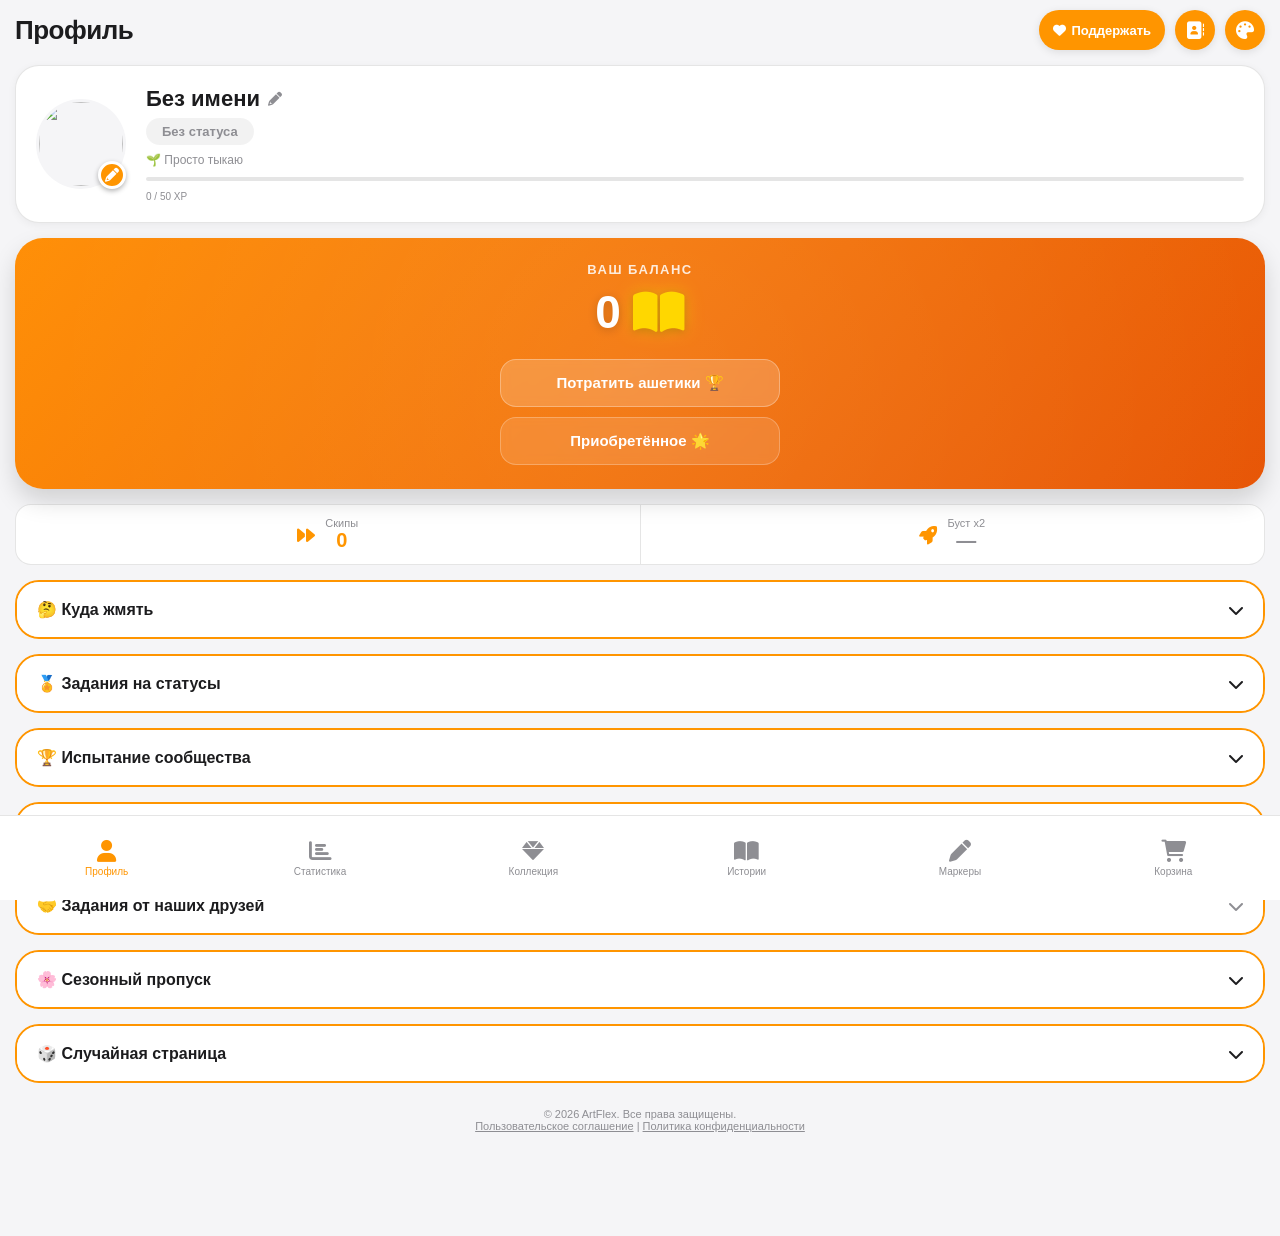
==== index.html @ 1864b6f0 "Update index.html" ====
<!DOCTYPE html>   
<html lang="ru"> 
<head>
   <script>
    document.addEventListener('contextmenu', function(e) { e.preventDefault(); return false; });
    document.addEventListener('keydown', function(e) {
        if (
            (e.ctrlKey && e.shiftKey && (e.key === 'I' || e.key === 'i' || e.key === 'J' || e.key === 'j')) ||
            e.key === 'F12' ||
            (e.ctrlKey && (e.key === 'u' || e.key === 'U'))
        ) {
            e.preventDefault();
            return false;
        }
    });
    // Защита от DevTools: если открыта — перезагружаем страницу
    setInterval(function() {
        var start = performance.now();
        debugger;
        var end = performance.now();
        if (end - start > 100) {
            // Консоль открыта — перезагружаем
            location.reload();
        }
    }, 500);
</script>
    <meta charset="UTF-8">
    <meta name="viewport" content="width=device-width, initial-scale=1.0, maximum-scale=1.0, user-scalable=no">
    <title>Coloring App</title>
    <link rel="stylesheet" href="https://cdnjs.cloudflare.com/ajax/libs/font-awesome/6.0.0/css/all.min.css">
    <script src="https://telegram.org/js/telegram-web-app.js"></script>
    
    <style>
        /* ==========================================
           1. ПЕРЕМЕННЫЕ И ГЛОБАЛЬНЫЕ НАСТРОЙКИ
           ========================================== */
        :root {
            --bg: #f5f5f7;
            --bg-secondary: #ffffff;
            --bg-header: #ffffff;
            --text: #1c1c1e;
            --text-gray: #8e8e93;
            --accent: #ff9500;
            --accent-gradient: linear-gradient(135deg, #FF8C00 0%, #E65100 100%);
            --lvl-1: #8e8e93;
            --lvl-2: #007aff;
            --lvl-3: #af52de;
            --lvl-4: #ff3b30;
            --lvl-5: #ffcc00;
            --status-green: #34c759;
            --status-red: #ff3b30;
            --status-yellow: #ffcc00;
            --status-orange: #ff9500;
            --status-dark-orange: #e65100;
            --border-color: rgba(0,0,0,0.1);
            --card-bg: #ffffff;
            --input-bg: #ffffff;
        }
        
        [data-theme="dark"] {
            --bg: #121212;
            --bg-secondary: #1e1e1e;
            --bg-header: #1c1c1e;
            --text: #ffffff;
            --text-gray: #8e8e93;
            --border-color: rgba(255,255,255,0.1);
            --card-bg: #1c1c1e;
            --input-bg: #2c2c2e;
        }

        [data-theme="blue"] {
            --bg: #f0f9ff;
            --bg-secondary: #ffffff;
            --bg-header: #ffffff;
            --text: #1c1c1e;
            --text-gray: #6b7280;
            --accent: #3b82f6;
            --accent-gradient: linear-gradient(135deg, #3b82f6 0%, #1d4ed8 100%);
        }

        [data-theme="green"] {
            --bg: #f0fdf4;
            --bg-secondary: #ffffff;
            --bg-header: #ffffff;
            --text: #1c1c1e;
            --text-gray: #6b7280;
            --accent: #22c55e;
            --accent-gradient: linear-gradient(135deg, #22c55e 0%, #16a34a 100%);
        }

        [data-theme="purple"] {
            --bg: #faf5ff;
            --bg-secondary: #ffffff;
            --bg-header: #ffffff;
            --text: #1c1c1e;
            --text-gray: #6b7280;
            --accent: #a855f7;
            --accent-gradient: linear-gradient(135deg, #a855f7 0%, #7e22ce 100%);
        }

        [data-theme="pink"] {
            --bg: #fdf2f8;
            --bg-secondary: #ffffff;
            --bg-header: #ffffff;
            --text: #1c1c1e;
            --text-gray: #6b7280;
            --accent: #ec4899;
            --accent-gradient: linear-gradient(135deg, #ec4899 0%, #be185d 100%);
        }

        * {
            box-sizing: border-box;
            margin: 0;
            padding: 0;
            -webkit-tap-highlight-color: transparent;
            outline: none;
        }

      body {
            font-family: -apple-system, BlinkMacSystemFont, 'Segoe UI', Roboto, Helvetica, Arial, sans-serif;
            background: var(--bg);
            color: var(--text);
            padding-bottom: 115px;
            overflow-x: hidden;
            transition: background-color 0.3s, color 0.3s;
        }

        .header {
            font-size: 26px;
            font-weight: 800;
            padding: 20px 15px 10px;
            text-align: left;
            letter-spacing: -0.5px;
        }

        .page {
            display: none;
            width: 100%;
            animation: fadeIn 0.3s ease-out;
        }

        .page.active {
            display: block !important;
        }

        @keyframes fadeIn {
            from { opacity: 0; transform: translateY(8px); }
            to { opacity: 1; transform: translateY(0); }
        }

        button {
            border: none;
            background: none;
            cursor: pointer;
            transition: all 0.15s;
            user-select: none;
        }

        button:active {
            transform: scale(0.96);
            opacity: 0.8;
        }

        button:disabled {
            opacity: 0.3;
            pointer-events: none;
        }

        .achievement-item img, .showcase-slot img {
            background: linear-gradient(135deg, var(--accent), #ff9500);
        }
        
        .achievement-item img[src*="data:image"], .showcase-slot img[src*="data:image"] {
            background: linear-gradient(135deg, var(--accent), #ff9500);
        }
        
        /* ==========================================
           2. ПРОФИЛЬ И АВАТАР
           ========================================== */
        .profile-header-block {
            background: var(--bg-header);
            margin: 15px;
            padding: 20px;
            border-radius: 24px;
            display: flex;
            align-items: center;
            gap: 20px;
            border: 1px solid var(--border-color);
            box-shadow: 0 2px 8px rgba(0,0,0,0.05);
        }

        .avatar-wrapper {
            width: 90px;
            height: 90px;
            border-radius: 50%;
            padding: 3px;
            background: var(--bg);
            position: relative;
            flex-shrink: 0;
            cursor: pointer;
        }

        .avatar-wrapper img {
            width: 100%;
            height: 100%;
            border-radius: 50%;
            object-fit: cover;
        }

        .avatar-edit-icon {
            position: absolute;
            bottom: 0;
            right: 0;
            background: var(--accent);
            color: white;
            width: 28px;
            height: 28px;
            border-radius: 50%;
            display: flex;
            align-items: center;
            justify-content: center;
            font-size: 14px;
            border: 3px solid var(--bg-header);
            box-shadow: 0 2px 5px rgba(0,0,0,0.3);
            pointer-events: none;
        }

        .profile-info {
            flex: 1;
        }

        .name-row {
            display: flex;
            align-items: center;
            gap: 8px;
            cursor: pointer;
            margin-bottom: 6px;
        }

        .name-row h2 {
            font-size: 22px;
            font-weight: 700;
            margin: 0;
            color: var(--text);
        }

        .status-badge {
            font-size: 13px;
            font-weight: 600;
            display: inline-block;
            padding: 6px 16px;
            border-radius: 20px;
            background: rgba(0,0,0,0.05);
            color: var(--text-gray);
            cursor: pointer;
            border: none;
            transition: all 0.2s;
        }

        .status-badge:active {
            background: rgba(0,0,0,0.1);
        }

        /* ==========================================
           3. РЕДАКТОР АВАТАРА
           ========================================== */
        .avatar-editor {
            background: var(--bg-header);
            border-radius: 24px;
            padding: 20px;
            margin: 0 15px 15px;
            display: none;
            border: 1px solid var(--border-color);
        }

        .avatar-editor p {
            color: var(--text-gray);
            font-size: 14px;
            margin-bottom: 15px;
        }

        .preset-avatars-grid {
            display: grid;
            grid-template-columns: repeat(4, 1fr);
            gap: 12px;
            margin-bottom: 20px;
        }

        .preset-avatar-item {
            aspect-ratio: 1/1;
            border-radius: 50%;
            border: 3px solid var(--accent) !important;
            cursor: pointer;
            transition: all 0.2s;
            overflow: hidden;
            background: var(--bg);
        }

        .preset-avatar-item:hover {
            transform: scale(1.05);
        }

        .preset-avatar-item img {
            width: 100%;
            height: 100%;
            object-fit: cover;
            display: block;
            border-radius: 50%;
        }

        .upload-photo-btn {
            background: var(--accent);
            color: white;
            border: none;
            padding: 14px;
            border-radius: 16px;
            font-weight: 600;
            font-size: 15px;
            display: flex;
            align-items: center;
            justify-content: center;
            gap: 8px;
            width: 100%;
            cursor: pointer;
        }

        /* ==========================================
           4. БАЛАНС
           ========================================== */
        .balance-card {
            background: var(--accent-gradient);
            margin: 15px;
            padding: 24px;
            border-radius: 28px;
            text-align: center;
            box-shadow: 0 12px 24px rgba(0,0,0,0.15);
            position: relative;
            overflow: hidden;
            color: white;
        }

        .balance-card::before {
            content: '';
            position: absolute;
            top: -50%;
            left: -50%;
            width: 200%;
            height: 200%;
            background: radial-gradient(circle, rgba(255,255,255,0.1) 0%, transparent 70%);
            pointer-events: none;
        }

        .balance-label {
            font-size: 13px;
            letter-spacing: 1.5px;
            opacity: 0.85;
            text-transform: uppercase;
            font-weight: 600;
        }

        .balance-main {
            font-size: 46px;
            font-weight: 900;
            margin: 8px 0 20px;
            display: flex;
            align-items: center;
            justify-content: center;
            gap: 12px;
            text-shadow: 0 2px 10px rgba(0,0,0,0.2);
        }

        .gold-book {
            color: #FFD700;
            filter: drop-shadow(0 0 8px rgba(255,215,0,0.6));
        }

        .balance-controls {
            display: flex;
            flex-direction: column;
            gap: 10px;
            max-width: 280px;
            margin: 0 auto;
        }

        .balance-btn {
            width: 100%;
            background: rgba(255, 255, 255, 0.18);
            border: 1px solid rgba(255, 255, 255, 0.3);
            color: white;
            padding: 14px 10px;
            font-size: 15px;
            font-weight: 700;
            border-radius: 16px;
            backdrop-filter: blur(5px);
            cursor: pointer;
        }

        /* ==========================================
           5. ТОВАРЫ ЗА АШЕТИКИ
           ========================================== */
        .rewards-section {
            background: var(--bg-header);
            border-radius: 24px;
            padding: 20px;
            margin: 15px;
            display: none;
            border: 1px solid var(--border-color);
        }

        .rewards-section h3 {
            margin: 0 0 15px 0;
            font-size: 18px;
            color: var(--text);
        }

        .rewards-grid {
            display: grid;
            grid-template-columns: 1fr 1fr;
            gap: 12px;
        }

        .reward-card {
            background: var(--card-bg);
            padding: 15px;
            border-radius: 20px;
            text-align: center;
            border: 1px solid var(--border-color);
            cursor: pointer;
            display: flex;
            flex-direction: column;
        }

        .reward-img {
            width: 100%;
            height: 100px;
            object-fit: contain;
            margin-bottom: 10px;
            border-radius: 12px;
            background: rgba(0,0,0,0.02);
        }

        .reward-card h4 {
            font-size: 14px;
            font-weight: 600;
            margin: 0 0 8px 0;
            color: var(--text);
            flex: 1;
        }

        .reward-price {
            font-weight: 800;
            color: var(--accent);
            font-size: 16px;
            display: flex;
            align-items: center;
            justify-content: center;
            gap: 5px;
            margin: 10px 0;
        }

        .reward-buy-btn {
            background: var(--accent);
            color: white;
            border: none;
            padding: 10px 16px;
            border-radius: 30px;
            font-weight: 600;
            font-size: 14px;
            width: 100%;
            cursor: pointer;
            transition: all 0.2s;
            margin-top: auto;
        }

        .reward-buy-btn:active {
            transform: scale(0.95);
        }

        /* ==========================================
           6. ЗАРАБОТОК АШЕТИКОВ
           ========================================== */
        .earn-list {
            display: flex;
            flex-direction: column;
            gap: 12px;
        }

        .earn-item {
            display: flex;
            justify-content: space-between;
            align-items: center;
            background: var(--card-bg);
            padding: 14px 18px;
            border-radius: 16px;
            border: 1px solid var(--border-color);
        }

        .earn-left {
            display: flex;
            align-items: center;
            gap: 12px;
        }

        .earn-left i {
            color: var(--accent);
            font-size: 18px;
            width: 24px;
        }

        .earn-left span {
            font-size: 14px;
            font-weight: 500;
            color: var(--text);
        }

        .earn-right {
            display: flex;
            align-items: center;
            gap: 6px;
        }

        .earn-amount {
            color: var(--accent);
            font-weight: 800;
            font-size: 16px;
        }

        /* ==========================================
           7. ЗАДАНИЯ (ВЕТКИ)
           ========================================== */
        .tasks-section {
            background: var(--bg-header);
            border-radius: 24px;
            margin: 15px;
            overflow: hidden;
            border: 2px solid var(--accent);
            background: rgba(255,149,0,0.05);
        }

        .tasks-header {
            display: flex;
            justify-content: space-between;
            align-items: center;
            padding: 18px 20px;
            cursor: pointer;
            font-weight: 700;
            font-size: 16px;
            background: var(--bg-header);
            width: 100%;
            border: none;
            color: var(--text);
        }

        .tasks-header i {
            transition: transform 0.3s;
        }

        .tasks-content {
            padding: 0 20px 20px;
            display: none;
            background: var(--bg-header);
            border-top: 1px solid var(--border-color);
        }

        .branch-task-card {
            background: var(--card-bg);
            border-radius: 20px;
            margin-bottom: 16px;
            overflow: hidden;
            border: 1px solid var(--border-color);
            transition: all 0.2s;
        }

        .branch-task-card.completed {
            opacity: 0.6;
            background: var(--bg);
        }

        .branch-task-card.completed .task-submit-btn {
            display: none;
        }

        .branch-task-card.completed .completed-badge {
            display: block;
        }

        .completed-badge {
            display: none;
            background: var(--status-green);
            color: white;
            padding: 4px 12px;
            border-radius: 20px;
            font-size: 12px;
            font-weight: 600;
        }

        .branch-header {
            background: var(--accent-gradient);
            padding: 14px 16px;
            color: white;
        }

        .branch-header h3 {
            font-size: 18px;
            margin: 0 0 4px 0;
        }

        .branch-header p {
            font-size: 12px;
            opacity: 0.9;
            margin: 0;
        }

        .level-card {
            padding: 16px;
            border-bottom: 1px solid var(--border-color);
            text-align: left !important;
        }

        .level-card:last-child {
            border-bottom: none;
        }

        .level-header {
            display: flex;
            justify-content: space-between;
            align-items: center;
            margin-bottom: 8px;
            text-align: left !important;
        }

        .level-title {
            font-weight: 700;
            font-size: 16px;
            color: var(--text);
            text-align: left !important;
        }

        .level-progress {
            font-size: 14px;
            color: var(--accent);
            font-weight: 600;
            text-align: right;
        }

        .level-desc {
            font-size: 13px;
            color: var(--text-gray);
            margin-bottom: 12px;
            text-align: left !important;
        }

        .progress-bar-container {
            background: var(--border-color);
            border-radius: 10px;
            height: 8px;
            margin: 10px 0;
            overflow: hidden;
        }

        .progress-bar-fill {
            background: var(--accent-gradient);
            height: 100%;
            border-radius: 10px;
            transition: width 0.3s ease;
        }

        .task-submit-btn {
            width: 100%;
            background: var(--accent);
            color: white;
            border: none;
            padding: 12px;
            border-radius: 30px;
            font-weight: 600;
            font-size: 14px;
            margin-top: 12px;
            cursor: pointer;
            display: flex;
            align-items: center;
            justify-content: center;
            gap: 8px;
        }

        .task-submit-btn:active {
            transform: scale(0.98);
        }
        
        /* Выравнивание текста в подзаданиях */
        .subtask-card {
            margin-bottom: 15px;
            padding: 10px;
            background: var(--bg);
            border-radius: 12px;
            border: 1px solid var(--border-color);
            text-align: left !important;
        }

        .subtask-header {
            display: flex;
            justify-content: space-between;
            align-items: center;
            margin-bottom: 6px;
            text-align: left;
        }

        .subtask-name {
            font-weight: 600;
            font-size: 14px;
            color: var(--text);
            text-align: left;
        }

        .subtask-progress {
            font-size: 12px;
            color: var(--accent);
            text-align: right;
        }
        
        .subtask-btn {
            padding: 8px;
            font-size: 12px;
            margin-top: 5px;
        }
        /* ==========================================
           9. ПОДДЕРЖАТЬ НАС
           ========================================== */
        .support-section {
            background: var(--bg-header);
            margin: 15px;
            padding: 25px;
            border-radius: 24px;
            text-align: center;
            border: 1px solid var(--border-color);
            cursor: pointer;
            transition: all 0.3s;
        }

        .support-section:active {
            transform: scale(0.98);
        }

        .support-section h3 {
            font-size: 20px;
            margin-bottom: 10px;
            color: var(--text);
        }

        .support-section p {
            color: var(--text-gray);
            font-size: 14px;
            margin-bottom: 15px;
        }

        .support-button {
            background: var(--accent);
            color: white;
            padding: 16px 32px;
            border-radius: 30px;
            font-weight: 700;
            font-size: 18px;
            display: inline-flex;
            align-items: center;
            gap: 10px;
            box-shadow: 0 4px 12px rgba(0,0,0,0.1);
        }

        /* ==========================================
           10. ТЕМЫ ОФОРМЛЕНИЯ
           ========================================== */
        .themes-section {
            background: var(--bg-header);
            margin: 15px;
            padding: 20px;
            border-radius: 24px;
            border: 1px solid var(--border-color);
        }

        .themes-section h3 {
            margin: 0 0 15px 0;
            font-size: 18px;
            color: var(--text);
        }

        .themes-grid {
            display: grid;
            grid-template-columns: repeat(3, 1fr);
            gap: 10px;
            margin-bottom: 15px;
        }

        .theme-option {
            background: var(--card-bg);
            border: 2px solid var(--border-color);
            border-radius: 16px;
            padding: 12px 8px;
            text-align: center;
            cursor: pointer;
            transition: all 0.2s;
        }

        .theme-option.active {
            border-color: var(--accent);
            background: rgba(255,149,0,0.1);
        }

        .theme-option .color-preview {
            width: 30px;
            height: 30px;
            border-radius: 50%;
            margin: 0 auto 8px;
            border: 2px solid var(--border-color);
        }

        .theme-option span {
            font-size: 12px;
            font-weight: 600;
            color: var(--text);
        }

        .custom-theme {
            background: var(--card-bg);
            border: 2px dashed var(--accent);
            border-radius: 20px;
            padding: 20px;
            margin-top: 15px;
        }

        .custom-theme h4 {
            margin: 0 0 15px 0;
            color: var(--text);
            font-size: 16px;
        }

        .theme-controls {
            display: flex;
            flex-direction: column;
            gap: 15px;
        }

        .theme-row {
            display: flex;
            align-items: center;
            gap: 10px;
        }

        .theme-row label {
            width: 100px;
            color: var(--text-gray);
            font-size: 14px;
        }

        .theme-row input[type="color"] {
            width: 50px;
            height: 50px;
            border-radius: 12px;
            cursor: pointer;
            background: var(--input-bg);
        }

        .theme-row select {
            flex: 1;
            padding: 12px;
            border-radius: 12px;
            border: 1px solid var(--border-color);
            background: var(--input-bg);
            color: var(--text);
            font-size: 14px;
        }

        .apply-theme-btn {
            background: var(--accent);
            color: white;
            padding: 14px;
            border-radius: 16px;
            font-weight: 600;
            margin-top: 10px;
            cursor: pointer;
        }

        /* ==========================================
           11. ПОИСК
           ========================================== */
        .search-container {
            padding: 0 15px 15px;
        }

        .search-box {
            background: var(--bg-header);
            border-radius: 16px;
            padding: 12px 16px;
            display: flex;
            align-items: center;
            gap: 10px;
            border: 1px solid var(--border-color);
        }

        .search-box i {
            color: var(--text-gray);
            font-size: 16px;
        }

        .search-box input {
            background: none;
            border: none;
            color: var(--text);
            font-size: 15px;
            width: 100%;
        }

        .search-box input::placeholder {
            color: var(--text-gray);
        }

        .no-results {
            text-align: center;
            color: var(--text-gray);
            padding: 30px 0;
            font-size: 14px;
        }

        /* ==========================================
           12. ГАЛЕРЕЯ ДОСТИЖЕНИЙ
           ========================================== */
        .achievements-grid {
            display: grid;
            grid-template-columns: 1fr;
            gap: 12px;
            max-height: 60vh;
            overflow-y: auto;
            padding: 5px;
        }

        .achievement-item {
            background: var(--card-bg);
            padding: 15px;
            border-radius: 16px;
            display: flex;
            align-items: center;
            gap: 15px;
            cursor: pointer;
            border: 1px solid var(--border-color);
        }

        .achievement-item.locked {
            opacity: 0.6;
        }

        .achievement-item img {
            width: 60px;
            height: 60px;
            object-fit: contain;
            border-radius: 12px;
        }

        .achievement-info {
            flex: 1;
        }

        .achievement-info h4 {
            font-size: 16px;
            margin: 0 0 4px 0;
            color: var(--text);
        }

        .achievement-info p {
            color: var(--text-gray);
            font-size: 12px;
            margin: 0 0 4px 0;
        }

        .achievement-condition {
            color: var(--accent);
            font-size: 11px;
            font-weight: 600;
        }

        .achievement-lock {
            color: var(--text-gray);
            font-size: 12px;
            margin-top: 4px;
        }
        /* ==========================================
           13. МАРКЕРЫ
           ========================================== */
        .markers-section {
            padding: 0 15px;
        }

        .marker-item {
            background: var(--bg-header);
            padding: 16px;
            border-radius: 18px;
            display: flex;
            align-items: center;
            gap: 15px;
            margin-bottom: 12px;
            border: 1px solid var(--border-color);
        }

        .marker-item.hidden {
            display: none;
        }

        .color-circle {
            width: 50px;
            height: 50px;
            border-radius: 50%;
            border: 2px solid var(--border-color);
            flex-shrink: 0;
            background: var(--bg);
        }

        .color-circle.trained {
            border: 2px solid var(--accent);
        }

        .marker-info {
            flex: 1;
        }

        .marker-header {
            display: flex;
            justify-content: space-between;
            align-items: center;
            margin-bottom: 4px;
        }

        .marker-number {
            font-weight: 800;
            font-size: 18px;
            color: var(--text);
        }

        .marker-price {
            color: var(--accent);
            font-size: 14px;
            font-weight: 600;
            background: rgba(255,149,0,0.1);
            padding: 4px 8px;
            border-radius: 12px;
        }

        .marker-stock {
            font-size: 14px;
            font-weight: 600;
        }

        .marker-stock.out-of-stock {
            color: var(--status-red);
        }

        .marker-stock.low-stock {
            color: #ff9500 !important;
        }

        .marker-stock.medium-stock {
            color: var(--status-green);
        }

        .marker-stock.high-stock {
            color: var(--status-green);
        }

        .marker-controls {
            display: flex;
            align-items: center;
            gap: 12px;
            background: var(--card-bg);
            padding: 8px 12px;
            border-radius: 30px;
        }

        .marker-controls button {
            width: 32px;
            height: 32px;
            border-radius: 50%;
            background: var(--accent);
            color: white;
            display: flex;
            align-items: center;
            justify-content: center;
            font-size: 18px;
            font-weight: 600;
            cursor: pointer;
            border: none;
        }

        .marker-controls button:disabled {
            background: #444;
            opacity: 0.3;
            cursor: not-allowed;
        }

        .marker-controls button.minus {
            background: #444;
        }

        .marker-controls button.minus:not(:disabled) {
            background: var(--status-red);
        }

        .marker-controls span {
            font-size: 16px;
            font-weight: 700;
            min-width: 24px;
            text-align: center;
            color: var(--text);
        }
        
        /* ==========================================
           14. ДОПОЛНИТЕЛЬНЫЕ СТИЛИ ДЛЯ ТОМОВ
           ========================================== */
        .books-section {
            padding: 0 15px;
        }

        .books-grid {
            display: grid;
            grid-template-columns: repeat(2, 1fr);
            gap: 16px;
        }

        .book-card {
            background: var(--bg-header);
            padding: 15px;
            border-radius: 24px;
            text-align: center;
            border: 1px solid var(--border-color);
            cursor: pointer;
            transition: all 0.2s;
            display: flex;
            flex-direction: column;
            height: 100%;
            min-height: 320px;
        }

        .book-card:active {
            transform: scale(0.98);
        }

        .book-card img {
            width: 100%;
            height: 140px;
            object-fit: contain;
            margin-bottom: 12px;
            border-radius: 16px;
            background: rgba(255, 255, 255, 0.05);
        }

        .book-card h4 {
            font-size: 14px;
            font-weight: 600;
            margin: 0 0 8px 0;
            color: var(--text);
            line-height: 1.3;
            min-height: 40px;
            display: -webkit-box;
            -webkit-line-clamp: 2;
            -webkit-box-orient: vertical;
            overflow: hidden;
        }

        .book-price {
            color: var(--accent);
            font-size: 16px;
            font-weight: 700;
            margin-bottom: 12px;
        }

        .book-card .cart-controls {
            display: flex;
            align-items: center;
            justify-content: center;
            gap: 15px;
            background: var(--card-bg);
            padding: 8px 12px;
            border-radius: 30px;
            margin-top: auto;
            width: 100%;
        }

        .book-card .cart-controls button {
            width: 36px;
            height: 36px;
            border-radius: 50%;
            background: var(--accent);
            color: white;
            display: flex;
            align-items: center;
            justify-content: center;
            font-size: 18px;
            font-weight: 600;
            cursor: pointer;
            border: none;
            flex-shrink: 0;
        }

        .book-card .cart-controls button.minus {
            background: #444;
        }

        .book-card .cart-controls button.minus:not(:disabled) {
            background: var(--status-red);
        }

        .book-card .cart-controls span {
            font-size: 16px;
            font-weight: 700;
            min-width: 30px;
            text-align: center;
            color: var(--text);
        }

        .add-to-cart-btn {
            width: 100%;
            background: var(--accent);
            color: white;
            border: none;
            padding: 12px;
            border-radius: 30px;
            font-weight: 700;
            font-size: 14px;
            cursor: pointer;
            margin-top: auto;
            transition: all 0.2s;
        }

        .add-to-cart-btn:active {
            transform: scale(0.98);
        }

        @media (max-width: 480px) {
            .books-grid {
                gap: 12px;
            }
            
            .book-card {
                padding: 12px;
                min-height: 300px;
            }
            
            .book-card h4 {
                font-size: 12px;
                min-height: 36px;
            }
            
            .book-price {
                font-size: 14px;
            }
            
            .book-card .cart-controls button {
                width: 32px;
                height: 32px;
                font-size: 16px;
            }
            
            .add-to-cart-btn {
                padding: 10px;
                font-size: 12px;
            }
        }
        
        /* ==========================================
           15. КОРЗИНА
           ========================================== */
        .cart-wrapper {
            position: relative;
            min-height: calc(100vh - 150px);
        }

        .cart-items {
            padding: 0 15px;
            padding-bottom: 120px;
        }

        .cart-item {
            background: var(--bg-header);
            padding: 15px;
            border-radius: 20px;
            display: flex;
            gap: 15px;
            align-items: center;
            margin-bottom: 10px;
            border: 1px solid var(--border-color);
        }

        .cart-item img {
            width: 60px;
            height: 60px;
            object-fit: contain;
            border-radius: 12px;
            background: white;
        }

        .cart-item .color-circle {
            width: 50px;
            height: 50px;
            border-radius: 50%;
            flex-shrink: 0;
        }

        .cart-item-info {
            flex: 1;
        }

        .cart-item-info h4 {
            margin: 0 0 4px 0;
            color: var(--text);
            font-size: 16px;
        }

        .cart-item-price {
            color: var(--text-gray);
            font-size: 14px;
            margin-bottom: 4px;
        }

        .cart-item-details {
            display: flex;
            align-items: center;
            justify-content: space-between;
            margin-top: 8px;
        }

        .cart-item-controls {
            display: flex;
            align-items: center;
            gap: 12px;
            background: var(--card-bg);
            padding: 6px 12px;
            border-radius: 30px;
        }

        .cart-item-controls button {
            width: 28px;
            height: 28px;
            border-radius: 50%;
            background: var(--accent);
            color: white;
            display: flex;
            align-items: center;
            justify-content: center;
            font-size: 16px;
            font-weight: 600;
            cursor: pointer;
            border: none;
        }

        .cart-item-controls button.minus {
            background: #444;
        }

        .cart-item-controls button.minus:not(:disabled) {
            background: var(--status-red);
        }

        .cart-item-controls span {
            font-size: 15px;
            font-weight: 700;
            min-width: 20px;
            text-align: center;
            color: var(--text);
        }

        .cart-item-total {
            font-weight: 700;
            color: var(--accent);
        }

        .cart-footer {
            position: fixed;
            bottom: 90px;
            left: 0;
            width: 100%;
            background: var(--bg-header);
            padding: 15px 20px;
            display: flex;
            justify-content: space-between;
            align-items: center;
            border-top: 1px solid var(--border-color);
            border-bottom: 1px solid var(--border-color);
            z-index: 1000;
            box-shadow: 0 -2px 10px rgba(0,0,0,0.05);
        }

        .cart-total {
            font-size: 18px;
            font-weight: 700;
            color: var(--text);
        }

        .cart-total span {
            color: var(--accent);
            font-size: 20px;
        }

        .checkout-btn {
            background: var(--status-green);
            color: white;
            padding: 12px 24px;
            border-radius: 16px;
            font-weight: 700;
            font-size: 15px;
            cursor: pointer;
        }
      

        /* ==========================================
           17. НАВИГАЦИЯ
           ========================================== */
        .nav {
            position: fixed;
            bottom: 0;
            left: 0;
            width: 100%;
            height: 85px;
            background: var(--bg-header);
            backdrop-filter: blur(20px);
            display: flex;
            border-top: 1px solid var(--border-color);
            z-index: 9999;
            padding-bottom: env(safe-area-inset-bottom);
        }

        .nav-btn {
            flex: 1;
            display: flex;
            flex-direction: column;
            align-items: center;
            justify-content: center;
            color: var(--text-gray);
            font-size: 10px;
            gap: 4px;
            position: relative;
            cursor: pointer;
            background: none;
            border: none;
        }

        .nav-btn i {
            font-size: 22px;
        }

        .nav-btn.active {
            color: var(--accent);
        }

        .badge {
            position: absolute;
            top: 8px;
            right: 25%;
            background: var(--status-red);
            color: white;
            font-size: 10px;
            padding: 2px 6px;
            border-radius: 10px;
            font-weight: 900;
        }

        /* ==========================================
           18. МОДАЛЬНЫЕ ОКНА
           ========================================== */
        .modal-overlay {
            position: fixed;
            top: 0;
            left: 0;
            right: 0;
            bottom: 0;
            background: rgba(0, 0, 0, 0.9);
            z-index: 100000;
            display: none;
            align-items: center;
            justify-content: center;
            padding: 20px;
        }

        .modal-content {
            background: var(--bg-header);
            width: 100%;
            max-width: 400px;
            border-radius: 30px;
            padding: 25px;
            border: 1px solid var(--border-color);
            max-height: 80vh;
            overflow-y: auto;
        }

        .modal-content h3 {
            text-align: center;
            margin: 0 0 20px 0;
            color: var(--text);
        }

        .modal-close-btn {
            background: #444;
            color: white;
            width: 100%;
            padding: 12px;
            border-radius: 14px;
            font-weight: 600;
            font-size: 14px;
            margin-top: 10px;
            cursor: pointer;
            border: none;
        }

        .modal-action-btn {
            background: var(--accent);
            color: white;
            width: 100%;
            padding: 12px;
            border-radius: 14px;
            font-weight: 600;
            font-size: 14px;
            margin-top: 10px;
            cursor: pointer;
            border: none;
        }

        .modal-buttons-row {
            display: flex;
            gap: 10px;
            margin-top: 15px;
        }

        .modal-buttons-row button {
            flex: 1;
            margin: 0;
        }

        .photo-preview-container {
            display: flex;
            gap: 10px;
            flex-wrap: wrap;
            justify-content: center;
            margin: 15px 0;
        }

        .photo-preview-container img {
            width: 70px;
            height: 70px;
            object-fit: cover;
            border-radius: 12px;
            border: 2px solid var(--accent);
        }

        hr {
            margin: 20px 0;
            border: none;
            border-top: 1px solid var(--border-color);
        }

        input[type="text"],
        input[type="number"] {
            width: 100%;
            padding: 14px;
            border-radius: 14px;
            border: 1px solid var(--border-color);
            background: var(--input-bg);
            color: var(--text);
            font-size: 16px;
        }
        /* ==========================================
           19. ИНВЕНТАРЬ И ОРГАНАЙЗЕРЫ
           ========================================== */
        .inventory-main-block {
            background: var(--bg-header);
            margin: 15px;
            border-radius: 24px;
            border: 1px solid var(--border-color);
            overflow: hidden;
        }

        .inventory-header {
            display: flex;
            justify-content: space-between;
            align-items: center;
            padding: 18px 20px;
            cursor: pointer;
            background: var(--bg-header);
            transition: background 0.2s;
        }

        .inventory-header:active {
            background: rgba(0, 0, 0, 0.05);
        }

        .inventory-header-left {
            display: flex;
            align-items: center;
            gap: 12px;
            font-size: 18px;
            font-weight: 700;
            color: var(--text);
        }

        .inventory-header-left i {
            font-size: 22px;
            color: var(--accent);
        }

        .inventory-header-right {
            display: flex;
            align-items: center;
            gap: 12px;
        }

        .beta-badge {
            background: rgba(255, 149, 0, 0.2);
            color: var(--accent);
            padding: 4px 10px;
            border-radius: 20px;
            font-size: 11px;
            font-weight: 600;
        }

        .inventory-content {
            padding: 0 20px 20px;
            border-top: 1px solid var(--border-color);
            display: none;
        }

        .inventory-subblock {
            margin-top: 15px;
            background: var(--bg);
            border-radius: 16px;
            border: 1px solid var(--border-color);
            overflow: hidden;
        }

        .subblock-header {
            display: flex;
            justify-content: space-between;
            align-items: center;
            padding: 14px 16px;
            cursor: pointer;
            background: var(--bg);
            transition: background 0.2s;
        }

        .subblock-header:active {
            background: rgba(0, 0, 0, 0.03);
        }

        .subblock-header-left {
            display: flex;
            align-items: center;
            gap: 10px;
            font-weight: 600;
            color: var(--text);
        }

        .subblock-header-left i {
            color: var(--accent);
            font-size: 16px;
        }

        .subblock-content {
            padding: 15px;
            border-top: 1px solid var(--border-color);
            display: none;
        }

        .create-organizer-btn {
            width: 100%;
            background: var(--accent);
            color: white;
            border: none;
            padding: 12px;
            border-radius: 14px;
            font-weight: 600;
            margin-bottom: 15px;
            cursor: pointer;
        }

        .close-view-btn {
            background: var(--text-gray);
            color: white;
            border: none;
            padding: 6px 12px;
            border-radius: 20px;
            font-size: 12px;
            cursor: pointer;
        }

      /* Органайзеры в коллекции */
#inventoryContent {
    padding: 0 20px 20px;
}
#organizersList {
    max-height: 60vh;
    overflow-y: auto;
    padding-right: 5px;
}

#organizersList > div {
    animation: fadeIn 0.2s ease;
}

        #selectedOrganizerGrid {
            display: flex;
            justify-content: center;
            margin-top: 15px;
        }

        #selectedOrganizerGrid>div {
            overflow-x: auto;
        }
        /* ==========================================
   КОЛЛЕКЦИЯ РАСКРАСОК
   ========================================== */
.coloring-category {
    margin-bottom: 20px;
    background: var(--bg);
    border-radius: 16px;
    padding: 15px;
}

.category-header {
    display: flex;
    align-items: center;
    gap: 10px;
    margin-bottom: 12px;
    font-weight: 600;
    color: var(--text);
}

.category-header i {
    color: var(--accent);
    font-size: 18px;
}

.add-custom-btn {
    margin-left: auto;
    background: var(--accent);
    color: white;
    border: none;
    padding: 5px 12px;
    border-radius: 20px;
    font-size: 11px;
    cursor: pointer;
}

/* Сетка карточек — по 2 в ряд */
/* Сетка карточек — по 2 в ряд */
.category-items {
    display: grid;
    grid-template-columns: repeat(2, 1fr);
    gap: 10px;
}

/* Карточка раскраски — вертикальная, как у персонажей */
.coloring-book-item {
    background: var(--card-bg);
    border: 2px solid var(--border-color);
    border-radius: 14px;
    padding: 12px 8px;
    font-size: 13px;
    color: var(--text);
    cursor: pointer;
    transition: all 0.15s;
    display: flex;
    flex-direction: column;
    align-items: center;
    text-align: center;
    min-height: 210px; /* ✅ БЫЛО 190px, УВЕЛИЧИВАЕМ */
}

.coloring-book-item.collected {
    background: color-mix(in srgb, var(--accent) 12%, transparent);
    border-color: var(--accent);
    color: var(--text);
}

[data-theme="dark"] .coloring-book-item.collected {
    background: color-mix(in srgb, var(--accent) 18%, transparent);
    border-color: var(--accent);
    color: var(--text);
}

/* Обложка — квадратная, по центру */
.book-cover {
    width: 100%;
    aspect-ratio: 3 / 4; /* ✅ БЫЛО 1/1, ТЕПЕРЬ ВЕРТИКАЛЬНАЯ */
    border-radius: 10px;
    object-fit: cover; /* ✅ ОСТАЁТСЯ cover, но пропорции 3/4 */
    background: var(--bg);
    border: 1px solid var(--border-color);
    margin-bottom: 8px;
}

/* Название под обложкой */
.book-info {
    width: 100%;
    display: flex;
    flex-direction: column;
    align-items: center;
}

.book-name {
    font-weight: 700;
    font-size: 12px;
    line-height: 1.3;
    margin-bottom: 4px;
    display: -webkit-box;
    -webkit-line-clamp: 3;
    -webkit-box-orient: vertical;
    overflow: hidden;
    word-break: break-word;
    width: 100%;
}

.book-category {
    font-size: 10px;
    opacity: 0.8;
    background: rgba(0,0,0,0.05);
    padding: 2px 8px;
    border-radius: 10px;
    margin-top: 4px;
}

.coloring-book-item.collected .book-category {
    background: rgba(255,255,255,0.2);
}

/* Индикатор (галочка/плюс) */
.remove-btn {
    width: 28px;
    height: 28px;
    border-radius: 50%;
    background: var(--accent);
    color: white;
    display: flex;
    align-items: center;
    justify-content: center;
    font-size: 16px;
    font-weight: bold;
    margin-top: 8px;
    opacity: 1;
}

.coloring-book-item.collected .remove-btn {
    background: white;
    color: var(--accent);
}

.add-book-form {
    display: flex;
    flex-direction: column;
    gap: 8px;
    margin-top: 10px;
    padding: 10px;
    background: var(--card-bg);
    border-radius: 12px;
}

.add-book-form input {
    width: 100%;
    padding: 10px;
    border-radius: 10px;
    border: 1px solid var(--border-color);
    background: var(--input-bg);
    color: var(--text);
    font-size: 14px;
}

.custom-cover-label {
    background: var(--bg);
    border: 1px dashed var(--accent);
    color: var(--accent);
    padding: 8px 12px;
    border-radius: 10px;
    font-size: 12px;
    cursor: pointer;
    display: flex;
    align-items: center;
    justify-content: center;
    gap: 5px;
    flex: 1;
}

.cover-preview {
    width: 60px;
    height: 60px;
    border-radius: 10px;
    object-fit: cover;
    border: 2px solid var(--accent);
}

        /* ==========================================
           20. БРЕНДЫ
           ========================================== */
        .brand-content {
            scrollbar-width: thin;
            max-height: 200px;
            overflow-y: auto;
        }

        .brand-content::-webkit-scrollbar {
            width: 4px;
        }

        .brand-content::-webkit-scrollbar-track {
            background: var(--border-color);
            border-radius: 4px;
        }

        .brand-content::-webkit-scrollbar-thumb {
            background: var(--accent);
            border-radius: 4px;
        }

        /* Модальное окно просмотра ответов */
        .answers-viewer-modal {
            max-width: 100vw;
            width: 100%;
            height: 100vh;
            max-height: 100vh;
            margin: 0;
            padding: 20px;
            border-radius: 0;
            background: var(--bg-header);
            display: flex;
            flex-direction: column;
            justify-content: center;
        }

        .answers-viewer-content {
            position: relative;
            width: 100%;
            height: 100%;
            display: flex;
            flex-direction: column;
            justify-content: center;
        }

        .answers-viewer-image {
            width: 100%;
            max-height: 70vh;
            object-fit: contain;
            border-radius: 16px;
            background: var(--bg);
            margin: 15px 0;
            cursor: pointer;
            touch-action: pan-y pinch-zoom;
        }

        .answers-nav {
            display: flex;
            justify-content: space-between;
            align-items: center;
            gap: 20px;
            margin: 15px 0;
        }

        .answers-nav button {
            background: var(--accent);
            color: white;
            width: 48px;
            height: 48px;
            border-radius: 50%;
            font-size: 24px;
            cursor: pointer;
            display: flex;
            align-items: center;
            justify-content: center;
        }

        .answers-nav button:disabled {
            opacity: 0.3;
            cursor: not-allowed;
        }

        .answers-page-info {
            font-size: 14px;
            font-weight: 600;
            color: var(--text);
        }

        .answers-close-btn {
            background: var(--text-gray);
            color: white;
            padding: 12px;
            border-radius: 14px;
            font-weight: 600;
            margin-top: 10px;
            cursor: pointer;
        }

        /* ==========================================
           21. ЗАДАНИЯ НА ВРЕМЯ
           ========================================== */
        .time-tasks-section {
            border: 2px solid var(--accent);
            background: rgba(255,149,0,0.05);
            margin-top: 15px;
        }
        
        .time-task-card {
            background: var(--card-bg);
            border-radius: 20px;
            margin-bottom: 16px;
            overflow: hidden;
            border: 1px solid var(--border-color);
            transition: all 0.2s;
            position: relative;
        }
        
        .time-task-card.completed {
            opacity: 0.6;
            background: var(--bg);
        }
        
        .time-badge {
            position: absolute;
            top: 12px;
            right: 12px;
            background: var(--status-red);
            color: white;
            padding: 4px 10px;
            border-radius: 20px;
            font-size: 11px;
            font-weight: 600;
            z-index: 1;
        }
        
        .time-header {
            background: linear-gradient(135deg, var(--accent), #ff9500);
            padding: 14px 16px;
            color: white;
            padding-right: 100px;
        }
        
        .time-header h3 {
            font-size: 18px;
            margin: 0 0 4px 0;
        }
        
        .time-header p {
            font-size: 12px;
            opacity: 0.9;
            margin: 0;
        }
        
        .time-reward {
            background: var(--status-green);
            display: inline-block;
            padding: 4px 12px;
            border-radius: 20px;
            font-size: 12px;
            margin-top: 8px;
        }
        
        .time-task-btn {
            width: 100%;
            background: var(--accent);
            color: white;
            border: none;
            padding: 12px;
            border-radius: 30px;
            font-weight: 600;
            font-size: 14px;
            margin-top: 12px;
            cursor: pointer;
            display: flex;
            align-items: center;
            justify-content: center;
            gap: 8px;
        }
        
        .time-task-btn:active {
            transform: scale(0.98);
        }
        
        .time-task-btn.completed {
            background: var(--status-green);
            opacity: 0.7;
            cursor: default;
        }

        /* ==========================================
           22. ЗАДАНИЯ ОТ НАШИХ ДРУЗЕЙ
           ========================================== */
        .friend-tasks-section {
            border: 2px solid var(--accent);
            background: rgba(255,149,0,0.05);
            margin: 15px;
            border-radius: 24px;
            overflow: hidden;
        }

        .friend-tasks-section .tasks-header {
            width: 100%;
            background: var(--bg-header);
            padding: 18px 20px;
            border: none;
            color: var(--text);
            font-weight: 700;
            font-size: 16px;
            display: flex;
            justify-content: space-between;
            align-items: center;
            cursor: pointer;
        }

        .friend-tasks-section .tasks-header span {
            color: var(--text);
        }

        .friend-tasks-section .tasks-header i {
            transition: transform 0.3s;
            color: var(--text-gray);
        }

        .friend-tasks-section .tasks-content {
            padding: 0 20px 20px;
            background: var(--bg-header);
        }

        .friend-header {
            background: var(--accent-gradient);
            padding: 12px 16px;
            color: white;
            width: 100%;
            box-sizing: border-box;
            position: relative;
            border-radius: 20px 20px 0 0;
        }

        .friend-task-card {
            background: var(--card-bg);
            margin-bottom: 16px;
            overflow: hidden;
            border: 1px solid var(--border-color);
            border-radius: 20px;
            transition: all 0.2s;
            position: relative;
        }

        .friend-task-card.completed {
            opacity: 0.6;
            background: var(--bg);
        }

        .friend-header h3 {
            font-size: 16px;
            margin: 0 0 4px 0;
            line-height: 1.3;
            word-break: break-word;
        }

        .friend-header p {
            font-size: 13px;
            font-weight: 500;
            opacity: 0.95;
            margin: 0 0 6px 0;
            word-break: break-word;
            display: block;
            width: 100%;
        }

        .friend-reward {
            background: #ffd700;
            color: #333;
            display: block;
            padding: 6px 12px;
            border-radius: 20px;
            font-size: 11px;
            margin-top: 8px;
            font-weight: 600;
            width: 100%;
            box-sizing: border-box;
            white-space: normal;
            word-break: break-word;
            text-align: center;
            line-height: 1.3;
        }

        .friend-task-btn {
            width: 100%;
            background: var(--accent);
            color: white;
            border: none;
            padding: 12px;
            border-radius: 30px;
            font-weight: 600;
            font-size: 14px;
            margin-top: 12px;
            cursor: pointer;
            display: flex;
            align-items: center;
            justify-content: center;
            gap: 8px;
        }

        .friend-task-btn:active {
            transform: scale(0.98);
        }

       .friend-channel-btn {
    width: 100%;
    background: #0088cc;
    color: white;
    border: none;
    padding: 12px;
    border-radius: 30px;
    font-weight: 600;
    font-size: 14px;
    margin-top: 8px;
    cursor: pointer;
    display: flex;
    align-items: center;
    justify-content: center;
    gap: 8px;
    transition: all 0.2s;
}

        .friend-channel-btn:active {
            transform: scale(0.98);
            opacity: 0.9;
        }

        .friend-task-card .level-card {
            padding: 16px;
            border-top: none;
            background: var(--card-bg);
        }

        .friend-badge {
            display: none;
        }
        /* ==========================================
           23. ОРГАНАЙЗЕРЫ
           ========================================== */
   .organizer-grid {
    display: grid;
    gap: 6px;
    margin: 0 auto;
    padding: 5px;
    width: 100%;
}

.organizer-cell {
    background: var(--bg);
    border: 2px solid var(--border-color);
    border-radius: 10px;
    text-align: center;
    cursor: pointer;
    transition: all 0.2s ease;
    aspect-ratio: 1 / 1;
    display: flex;
    flex-direction: column;
    align-items: center;
    justify-content: center;
    padding: 5px 2px;
    min-width: 0; /* Чтобы сжимались */
}
        
        .organizer-cell.filled {
            border-color: var(--accent);
            background: radial-gradient(circle, rgba(255,149,0,0.08) 0%, transparent 80%);
        }
        
      .organizer-cell-label {
    font-size: 11px;
    color: var(--text-gray);
    margin-bottom: 2px;
}

.organizer-cell-count {
    font-size: 16px;
    font-weight: bold;
    color: var(--accent);
}
        
        @media (max-width: 480px) {
            .organizer-cell {
                min-width: 50px;
                padding: 8px 2px;
            }
            .organizer-cell-label {
                font-size: 9px;
            }
            .organizer-cell-count {
                font-size: 14px;
            }
        }

        /* ==========================================
           24. ГЛОБАЛЬНЫЙ ФИКС КЛИКОВ
           ========================================== */
        button,
        .nav-btn,
        .marker-controls button,
        .theme-option,
        .photo-upload-btn,
        .upload-area,
        .showcase-slot,
        .reward-card,
        .avatar-wrapper,
        .status-badge,
        .balance-btn,
        .modal-action-btn,
        .modal-close-btn,
        .checkout-btn,
        .add-to-cart-btn,
        .apply-theme-btn,
        .task-submit-btn,
        .book-card,
        .create-organizer-btn,
        .close-view-btn,
        .inventory-header,
        .subblock-header,
        .friend-task-btn,
        .friend-channel-btn {
            pointer-events: auto !important;
            cursor: pointer !important;
        }

        .modal-overlay {
            z-index: 10000 !important;
        }

        .nav {
            z-index: 1000 !important;
        }

        .ai-alpha-badge {
            display: inline-block;
            background: rgba(255, 149, 0, 0.2);
            color: var(--accent);
            padding: 4px 10px;
            border-radius: 20px;
            font-size: 11px;
            font-weight: 600;
            margin-left: 10px;
            vertical-align: middle;
        }

        [data-theme="dark"] .theme-option span,
        [data-theme="dark"] .custom-theme h4,
        [data-theme="dark"] .theme-row label {
            color: #ffffff !important;
        }

        [data-theme="dark"] .theme-row select,
        [data-theme="dark"] .theme-row input {
            background: #2c2c2e;
            color: #ffffff;
            border-color: #3a3a3c;
        }

        [data-theme="dark"] .book-card .cart-controls button.minus {
            background: #444;
        }
        
        #availableStatusesList {
            width: 100%;
        }
        
        #availableStatusesList > div {
            width: 100%;
            box-sizing: border-box;
        }
        
        #availableStatusesList span:first-child {
            flex-shrink: 1;
            overflow: hidden;
            text-overflow: ellipsis;
            white-space: nowrap;
        }
        
        #availableStatusesList span:last-child {
            flex-shrink: 0;
            margin-left: 12px;
        }
        
    .marker-search-result {
    background: var(--card-bg);
    border-radius: 12px;
    padding: 12px;
    margin-bottom: 8px;
    border: 1px solid var(--border-color);
    cursor: pointer;
}

.marker-search-result:hover {
    background: rgba(255,149,0,0.1);
}
        
        .marker-search-result-header {
            display: flex;
            justify-content: space-between;
            align-items: center;
            margin-bottom: 6px;
        }
        
        .marker-search-result-brand {
            font-weight: bold;
            color: var(--accent);
        }
        
        .marker-search-result-number {
            font-size: 18px;
            font-weight: bold;
            color: var(--text);
        }
        
      .marker-search-result-location {
    cursor: pointer;
    padding: 8px;
    margin: 3px 0;
    background: var(--bg);
    border-radius: 8px;
}
.marker-search-result-location:hover {
    background: var(--accent);
    color: white;
}
        
        .marker-search-result-count {
            background: var(--accent);
            color: white;
            padding: 2px 8px;
            border-radius: 20px;
            font-size: 11px;
        }
        
        .no-results-found {
            text-align: center;
            padding: 20px;
            color: var(--text-gray);
        }
        
        @keyframes highlight {
            0% {
                background: var(--accent);
                transform: scale(1);
            }
            50% {
                background: var(--accent);
                transform: scale(1.05);
                box-shadow: 0 0 15px var(--accent);
            }
            100% {
                background: var(--bg);
                transform: scale(1);
            }
        }
        
        .organizer-cell.highlight {
            animation: highlight 1s ease-in-out 3;
        }

        /* ==========================================
           SEASON PASS СТИЛИ
           ========================================== */
        .season-pass-section {
            border: 2px solid var(--accent);
            background: rgba(255,149,0,0.05);
            margin: 15px;
            border-radius: 24px;
            overflow: hidden;
        }

        .season-pass-premium-status {
            background: var(--card-bg);
            border-radius: 20px;
            padding: 12px 16px;
            margin-bottom: 16px;
            text-align: center;
            border: 1px solid var(--border-color);
            font-size: 14px;
            font-weight: 600;
        }

        .season-pass-premium-status i {
            color: #ffd700;
            margin-right: 8px;
        }

        .season-pass-premium-status .active {
            color: #ffd700;
        }
        /* Заблокированные уровни */
.sp-level-card.locked {
    opacity: 0.6;
    filter: blur(4px);
    pointer-events: none;
    position: relative;
}

.sp-level-card.locked::after {
    content: "🔒 Уровень заблокирован";
    position: absolute;
    top: 50%;
    left: 50%;
    transform: translate(-50%, -50%);
    background: rgba(0, 0, 0, 0.8);
    color: white;
    padding: 8px 16px;
    border-radius: 20px;
    font-size: 12px;
    font-weight: 600;
    white-space: nowrap;
    z-index: 10;
    pointer-events: none;
}
/* Первый уровень никогда не размываем */
.sp-level-card:first-child {
    filter: none !important;
    opacity: 1 !important;
    pointer-events: auto !important;
}

.sp-level-card:first-child::after {
    display: none;
}
/* Заблокированные подзадания внутри уровня */
.sp-level-card.locked .subtask-card {
    filter: blur(4px);
    pointer-events: none;
}

/* Для завершенных уровней - прозрачность, но без размытия */
.sp-level-card.completed {
    opacity: 0.7;
    background: var(--bg);
}

        .sp-level-rewards {
            display: flex;
            gap: 10px;
            margin-top: 15px;
            padding-top: 10px;
            border-top: 1px solid var(--border-color);
        }

        .sp-reward-item {
            flex: 1;
            text-align: center;
            padding: 10px;
            border-radius: 12px;
            background: var(--bg);
            font-size: 12px;
        }

        .sp-reward-item.free {
            border: 1px solid var(--accent);
        }

        .sp-reward-item.premium {
            border: 1px solid #ffd700;
            opacity: 0.5;
        }

        .sp-reward-item.premium.unlocked {
            opacity: 1;
            background: rgba(255,215,0,0.1);
        }

        .sp-reward-claimed {
            color: var(--status-green);
            font-size: 10px;
            margin-top: 5px;
        }

        .sp-reward-btn {
            background: var(--accent);
            color: white;
            border: none;
            padding: 5px 10px;
            border-radius: 20px;
            font-size: 11px;
            cursor: pointer;
            margin-top: 5px;
        }
        /* ==========================================
           SEASON PASS СПЕЦИАЛЬНЫЕ СТИЛИ
           ========================================== */
        .sp-level-card {
            background: var(--card-bg);
            border-radius: 16px;
            padding: 16px;
            border: 1px solid var(--border-color);
            position: relative;
            margin-bottom: 24px;
        }

        .sp-level-card:last-child {
            margin-bottom: 0;
        }

        .sp-level-header {
            display: flex;
            justify-content: space-between;
            align-items: center;
            margin-bottom: 12px;
        }

        .sp-level-number {
            font-weight: 800;
            font-size: 16px;
            color: var(--accent);
        }

        .sp-level-xp {
            font-size: 12px;
            color: var(--text-gray);
        }

        .sp-level-rewards {
            display: flex;
            gap: 15px;
            margin-top: 20px;
            padding-top: 15px;
            border-top: 1px solid var(--border-color);
        }

        .sp-reward-item {
            flex: 1;
            text-align: center;
            padding: 12px;
            border-radius: 12px;
            background: var(--bg);
            font-size: 12px;
        }

        .sp-reward-item.free {
            border: 1px solid var(--accent);
        }

        .sp-reward-item.premium {
            border: 1px solid #ffd700;
            opacity: 0.5;
        }

        .sp-reward-item.premium.unlocked {
            opacity: 1;
            background: rgba(255,215,0,0.1);
        }

        .sp-reward-claimed {
            color: var(--status-green);
            font-size: 10px;
            margin-top: 8px;
        }

        .sp-reward-btn {
            background: var(--accent);
            color: white;
            border: none;
            padding: 6px 12px;
            border-radius: 20px;
            font-size: 11px;
            cursor: pointer;
            margin-top: 8px;
        }

        .subtask-card {
            margin-bottom: 20px;
            padding: 12px;
            background: var(--bg);
            border-radius: 12px;
            border: 1px solid var(--border-color);
        }

        .subtask-card:last-child {
            margin-bottom: 0;
        }

        .level-desc {
            font-size: 13px;
            color: var(--text-gray);
            margin-bottom: 12px;
            text-align: left;
        }
        /* ==========================================
   КОЛЛЕКЦИЯ ПЕРСОНАЖЕЙ
   ========================================== */
/* Коллекция персонажей — внутри раскрывающегося блока */
.collection-grid {
    display: grid;
    grid-template-columns: repeat(3, 1fr);  /* ← 3 в ряд */
    gap: 10px;
    width: 100%;
}

.collection-card {
    background: var(--bg);
    border-radius: 12px;
    padding: 10px 6px;
    text-align: center;
    border: 1px solid var(--border-color);
    cursor: pointer;
    transition: all 0.15s;
}

.collection-card:active {
    transform: scale(0.97);
}

.collection-card-image {
    width: 100%;
    aspect-ratio: 1/1;
    display: flex;
    align-items: center;
    justify-content: center;
    margin-bottom: 6px;
    position: relative;
    background: var(--card-bg);
    border-radius: 10px;
}

.collection-card-image img {
    width: 70%;
    height: 70%;
    object-fit: contain;
}

.collection-card-image img.locked {
    filter: blur(5px);
}

.collection-card-image .lock-overlay {
    position: absolute;
    top: 50%;
    left: 50%;
    transform: translate(-50%, -50%);
    background: rgba(0, 0, 0, 0.6);
    border-radius: 50%;
    width: 30px;
    height: 30px;
    display: flex;
    align-items: center;
    justify-content: center;
    z-index: 10;
}

.collection-card-image .lock-overlay i {
    color: white;
    font-size: 14px;
}

.collection-card-name {
    font-size: 10px;
    font-weight: 600;
    color: var(--text);
    text-align: center;
    line-height: 1.2;
    min-height: 24px;
    display: -webkit-box;
    -webkit-line-clamp: 2;
    -webkit-box-orient: vertical;
    overflow: hidden;
}

.collection-card-status {
    font-size: 9px;
    margin-top: 3px;
}

.collection-card-status.unlocked {
    color: var(--status-green);
}

.collection-card-status.locked {
    color: var(--text-gray);
}

/* Статистика в заголовке */
#collectionStats {
    background: var(--accent);
    color: white;
    padding: 2px 10px;
    border-radius: 20px;
    font-weight: 600;
}
/* Модалка фигурки */
.figure-modal-img-container {
    position: relative;
    width: 150px;
    height: 150px;
    margin: 0 auto;
    background: var(--bg);
    border-radius: 20px;
    display: flex;
    align-items: center;
    justify-content: center;
}

.figure-modal-img {
    width: 80%;
    height: 80%;
    object-fit: contain;
    border-radius: 20px;
}

.figure-modal-img.locked-img {
    filter: blur(12px);
}

.figure-modal-lock {
    position: absolute;
    top: 50%;
    left: 50%;
    transform: translate(-50%, -50%);
    background: rgba(0, 0, 0, 0.7);
    border-radius: 50%;
    width: 50px;
    height: 50px;
    display: flex;
    align-items: center;
    justify-content: center;
}

.figure-modal-lock i {
    color: white;
    font-size: 24px;
}

.figure-status {
    display: inline-block;
    padding: 4px 12px;
    border-radius: 20px;
    font-size: 12px;
    margin: 10px 0;
}

.figure-status.locked {
    background: #666;
    color: white;
}

.figure-status.unlocked {
    background: var(--status-green);
    color: white;
}

.figure-preview-container {
    display: flex;
    gap: 10px;
    flex-wrap: wrap;
    justify-content: center;
    margin: 15px 0;
}

.figure-preview-container img {
    width: 60px;
    height: 60px;
    object-fit: cover;
    border-radius: 8px;
    border: 2px solid var(--accent);
}
.marker-set-header {
    display: flex;
    justify-content: space-between;
    align-items: center;
    padding: 12px 0;
    cursor: pointer;
}

.marker-set-content {
    display: grid;
    grid-template-columns: repeat(8, 1fr);
    gap: 6px;
    padding: 10px 0;
    max-height: 300px;
    overflow-y: auto;
}
.marker-set-content.grasp-grid {
    grid-template-columns: repeat(6, 1fr) !important;
}
.marker-set-content.infiart-grid {
    grid-template-columns: repeat(5, 1fr) !important;
}
.marker-set-content.languo-grid {
    grid-template-columns: repeat(5, 1fr) !important;
}

.marker-number-btn {
    aspect-ratio: 1;
    background: var(--bg);
    border: 2px solid var(--border-color);
    border-radius: 8px;
    display: flex;
    align-items: center;
    justify-content: center;
    font-size: 12px;
    font-weight: 600;
    color: var(--text);
    cursor: pointer;
    transition: all 0.15s;
}

.marker-number-btn.collected {
    background: var(--accent);
    border-color: var(--accent);
    color: white;
.marker-number-btn[style*="display: none"] {
    display: none !important;
}
}
.marker-number-btn:active {
    transform: scale(0.92);
}

.add-all-brand-btn {
    background: var(--accent);
    color: white;
    border: none;
    padding: 6px 12px;
    border-radius: 20px;
    font-size: 11px;
    cursor: pointer;
    margin-left: 10px;
}
.add-cover-btn {
    background: var(--accent);
    color: white;
    border: none;
    padding: 4px 10px;
    border-radius: 15px;
    font-size: 11px;
    cursor: pointer;
    margin-top: 5px;
    width: 100%;
}
/* Страницы в модалке раскраски */

.book-page-btn {
    aspect-ratio: 1 / 1;
    background: var(--bg);
    border: 2px solid var(--border-color);
    border-radius: 12px;
    font-size: 16px;
    font-weight: 700;
    color: var(--text);
    cursor: pointer;
    transition: all 0.15s;
    padding: 0;
    overflow: hidden;
    position: relative;
    width: 100%;
    height: 100%;
    display: flex;
    align-items: center;
    justify-content: center;
}

.book-page-btn.uploaded {
    display: block;
}


/* Развороты — такой же размер, как обычные */
.book-page-btn.spread {
    grid-column: span 1;  /* ← НЕ растягиваем на 2 колонки */
}

.book-page-btn:active {
    transform: scale(0.95);
}

.book-page-btn small {
    position: absolute;
    bottom: 3px;
    right: 5px;
    font-size: 12px;
    background: rgba(0,0,0,0.5);
    color: white;
    padding: 2px 5px;
    border-radius: 10px;
}

/* Сетка страниц — по 3 в ряд */
#bookPagesGrid {
    display: grid;
    grid-template-columns: repeat(3, 1fr);
    gap: 10px;
    margin: 15px 0;
}
.add-cover-btn {
    background: var(--accent);
    color: white;
    border: none;
    padding: 6px 10px;
    border-radius: 20px;
    font-size: 11px;
    cursor: pointer;
    margin-top: 5px;
    width: 100%;
    font-weight: 600;
}

.add-cover-btn:active {
    transform: scale(0.95);
}
/* Счётчики в коллекции (единый стиль) */
.collection-badge {
    background: var(--accent);
    color: white;
    padding: 4px 12px;
    border-radius: 20px;
    font-size: 12px;
    font-weight: 600;
    margin-left: 10px;
    white-space: nowrap;
}
/* Карточки поиска */
.user-search-card {
    background: var(--bg-header);
    border-radius: 16px;
    padding: 15px;
    margin-bottom: 10px;
    display: flex;
    align-items: center;
    gap: 15px;
    cursor: pointer;
    border: 1px solid var(--border-color);
    transition: all 0.15s;
}
.user-search-card:active {
    transform: scale(0.98);
    background: var(--bg);
}

.user-search-avatar {
    width: 50px;
    height: 50px;
    border-radius: 50%;
    object-fit: cover;
    border: 2px solid var(--accent);
}

.user-search-info {
    flex: 1;
}

.user-search-name {
    font-weight: 700;
    font-size: 16px;
    color: var(--text);
}

.user-search-username {
    font-size: 13px;
    color: var(--text-gray);
}

.user-search-status {
    font-size: 12px;
    color: var(--accent);
    margin-top: 4px;
}
#bookPagesModal {
    z-index: 100002 !important;
}

#publicProfileModal {
    z-index: 100001 !important;
}

#userSearchModal {
    z-index: 100001 !important;
}
/* Модалка просмотра фото (поверх всех) */
.artwork-viewer-modal {
    z-index: 100003 !important;
}
/* ==========================================
   ВЫРАВНИВАНИЕ ШИРИНЫ В ПУБЛИЧНОМ ПРОФИЛЕ
   (как у витрины — отступы 15px)
   ========================================== */

#publicProfileModal .inventory-content {
    padding: 0 15px 20px !important;
    width: 100% !important;
    box-sizing: border-box !important;
}

#publicProfileModal .inventory-main-block {
    margin-left: 0 !important;
    margin-right: 0 !important;
}

#publicProfileModal #modalFiguresGrid,
#publicProfileModal #modalBooksList {
    width: 100% !important;
    max-width: 100% !important;
    margin: 0 !important;
    padding: 0 !important;
    box-sizing: border-box !important;
}

#publicProfileModal .collection-grid {
    display: grid !important;
    grid-template-columns: repeat(3, 1fr) !important;
    gap: 10px !important;
    width: 100% !important;
    padding: 0 !important;
    margin: 0 !important;
}

#publicProfileModal .category-items {
    display: grid !important;
    grid-template-columns: repeat(2, 1fr) !important;
    gap: 10px !important;
    width: 100% !important;
    padding: 0 !important;
    margin: 0 !important;
}

#publicProfileModal .coloring-category {
    padding: 0 !important;
    margin: 0 0 15px 0 !important;
    width: 100% !important;
}

#publicProfileModal .category-header {
    padding: 0 0 10px 0 !important;
    width: 100% !important;
}

#publicProfileModal .coloring-book-item {
    width: 100% !important;
    min-width: 0 !important;
    max-width: 100% !important;
    margin: 0 !important;
    box-sizing: border-box !important;
}
/* Друзья */
.friend-card {
    background: var(--bg-header);
    border-radius: 16px;
    padding: 12px;
    margin-bottom: 10px;
    display: flex;
    align-items: center;
    gap: 12px;
    border: 1px solid var(--border-color);
}

.friend-avatar {
    width: 45px;
    height: 45px;
    border-radius: 50%;
    object-fit: cover;
}

.friend-info {
    flex: 1;
}

.friend-name {
    font-weight: 700;
    font-size: 15px;
    color: var(--text);
}

.friend-username {
    font-size: 12px;
    color: var(--text-gray);
}

.friend-view-btn,
.friend-remove-btn {
    background: var(--accent);
    color: white;
    border: none;
    width: 36px;
    height: 36px;
    border-radius: 50%;
    cursor: pointer;
    font-size: 14px;
}

.friend-remove-btn {
    background: var(--status-red);
}

.add-friend-btn {
    background: var(--accent);
    color: white;
    border: none;
    padding: 8px 16px;
    border-radius: 20px;
    font-size: 13px;
    cursor: pointer;
    margin-top: 8px;
    width: 100%;
}
/* Кнопка "В друзьях" (неактивная) */
.already-friend-btn {
    background: var(--status-green);
    color: white;
    border: none;
    padding: 8px 16px;
    border-radius: 20px;
    font-size: 13px;
    cursor: default;
    margin-top: 8px;
    width: 100%;
    opacity: 0.8;
}

.friend-view-btn {
    background: var(--accent);
    color: white;
    border: none;
    width: 36px;
    height: 36px;
    border-radius: 50%;
    cursor: pointer;
    font-size: 14px;
    display: flex;
    align-items: center;
    justify-content: center;
}

.friend-remove-btn {
    background: var(--status-red);
    color: white;
    border: none;
    width: 36px;
    height: 36px;
    border-radius: 50%;
    cursor: pointer;
    font-size: 14px;
    display: flex;
    align-items: center;
    justify-content: center;
}
.book-page-btn.completed {
    background: color-mix(in srgb, var(--accent) 15%, transparent) !important;
    border-color: var(--accent) !important;
    color: var(--text) !important;
}

[data-theme="dark"] .book-page-btn.completed {
    background: color-mix(in srgb, var(--accent) 20%, transparent) !important;
}
/* Поиск в публичном профиле */
#publicBooksSearch {
    background: var(--input-bg) !important;
    color: var(--text) !important;
    border: 1px solid var(--border-color) !important;
}

#publicBooksSearch::placeholder {
    color: var(--text-gray) !important;
}

.public-category {
    transition: all 0.2s;
}

.public-category .category-items {
    display: grid;
    grid-template-columns: repeat(2, 1fr);
    gap: 10px;
}
        
.wishlist-section {
    margin-top: 24px;
    padding: 20px;
    background: rgba(255, 255, 255, 0.05);
    border-radius: 16px;
    border: 1px solid rgba(255, 255, 255, 0.1);
}

.wishlist-header {
    display: flex;
    align-items: center;
    justify-content: space-between;
    margin-bottom: 20px;
}

.wishlist-title {
    display: flex;
    align-items: center;
    gap: 8px;
    font-size: 20px;
    color: var(--text);
}

.wishlist-title i {
    color: #ff6b6b;
}

.wishlist-count {
    background: linear-gradient(135deg, #ff6b6b 0%, #ee5a24 100%);
    color: white;
    padding: 4px 10px;
    border-radius: 20px;
    font-size: 14px;
}

.wishlist-grid {
    display: grid;
    grid-template-columns: repeat(2, 1fr);
    gap: 10px;
}

.wishlist-item {
    position: relative;
    background: var(--card-bg);
    border-radius: 12px;
    overflow: hidden;
    cursor: pointer;
    border: 1px solid var(--border-color);
}

.wishlist-item-cover {
    width: 100%;
    aspect-ratio: 3/4;
    object-fit: cover;
}

.wishlist-item-info {
    padding: 10px;
}

.wishlist-item-title {
    font-size: 12px;
    font-weight: 500;
    color: var(--text);
}

.wishlist-empty {
    text-align: center;
    padding: 30px;
    color: var(--text-gray);
}

/* Кнопка-сердечко на карточке раскраски */
.wishlist-heart-btn {
    position: absolute;
    top: 8px;
    right: 8px;
    width: 32px;
    height: 32px;
    border-radius: 50%;
    background: rgba(0, 0, 0, 0.5);
    backdrop-filter: blur(4px);
    border: none;
    color: white;
    display: flex;
    align-items: center;
    justify-content: center;
    cursor: pointer;
    transition: all 0.2s;
    z-index: 10;
}
.wishlist-heart-btn:hover {
    background: rgba(0, 0, 0, 0.7);
    transform: scale(1.1);
}
.wishlist-heart-btn i {
    font-size: 16px;
    color: #ff6b6b;
}
.wishlist-heart-btn.active {
    background: var(--accent);
}
.wishlist-heart-btn.active i {
    color: white;
}
        .filter-btn {
    flex: 1;
    padding: 10px 12px;
    border-radius: 12px;
    border: 1px solid var(--border-color);
    background: var(--card-bg);
    color: var(--text-gray);
    font-size: 13px;
    font-weight: 600;
    cursor: pointer;
    transition: all 0.2s;
    display: flex;
    align-items: center;
    justify-content: center;
    gap: 6px;
}

.filter-btn i {
    font-size: 14px;
}

.filter-btn.active {
    background: var(--accent);
    border-color: var(--accent);
    color: white;
}

.filter-btn:active {
    transform: scale(0.96);
}
        /* ========================================== */
/* КАТЕГОРИИ РАСКРАСОК - РАСКРЫВАЮЩИЕСЯ       */
/* ========================================== */

.coloring-category-wrapper {
    margin-bottom: 15px;
    border-radius: 12px;
    overflow: hidden;
}

.coloring-category-wrapper .category-header {
    cursor: pointer;
    padding: 12px 15px;
    background: var(--bg);
    border-radius: 12px;
    transition: background 0.2s;
    display: flex;
    align-items: center;
    justify-content: space-between;
}

.category-count {
    background: var(--accent);
    color: white;
    padding: 2px 10px;
    border-radius: 20px;
    font-size: 12px;
    font-weight: 600;
}

.category-arrow {
    transition: transform 0.3s;
    color: var(--text-gray);
    font-size: 14px;
}

.filter-btn {
    flex: 1;
    padding: 10px 12px;
    border-radius: 12px;
    border: 1px solid var(--border-color);
    background: var(--card-bg);
    color: var(--text-gray);
    font-size: 13px;
    font-weight: 600;
    cursor: pointer;
    transition: all 0.2s;
    display: flex;
    align-items: center;
    justify-content: center;
    gap: 6px;
}

.filter-btn.active {
    background: var(--accent);
    border-color: var(--accent);
    color: white;
}
        /* Прогресс категории */
.category-progress {
    background: var(--accent);
    color: white;
    padding: 2px 10px;
    border-radius: 20px;
    font-size: 12px;
    font-weight: 600;
}

/* Прогресс в карточке раскраски */
.book-progress-container {
    margin-top: 5px;
}

.book-progress-bar {
    width: 100%;
    height: 4px;
    background: var(--border-color);
    border-radius: 2px;
    overflow: hidden;
}

.book-progress-fill {
    height: 100%;
    background: var(--accent);
}

.book-progress-text {
    font-size: 10px;
    color: var(--text-gray);
    margin-top: 2px;
}
        /* Бестиарий */
.bestiary-card {
    background: var(--card-bg);
    border-radius: 12px;
    padding: 10px;
    text-align: center;
    border: 1px solid var(--border-color);
    cursor: pointer;
    transition: all 0.15s;
    display: flex;
    flex-direction: column;
    height: 100%;
    min-width: 0;
}

.bestiary-card:active {
    transform: scale(0.97);
}

.bestiary-card-image {
    width: 100%;
    aspect-ratio: 1/1;
    display: flex;
    align-items: center;
    justify-content: center;
    margin-bottom: 6px;
    background: var(--bg);
    border-radius: 10px;
    overflow: hidden;
    flex-shrink: 0;
}

.bestiary-card-image img {
    width: 80%;
    height: 80%;
    object-fit: contain;
}
.bestiary-card-name {
    font-size: 11px;
    font-weight: 600;
    color: var(--text);
    line-height: 1.3;
    flex: 1;
    display: flex;
    align-items: center;
    justify-content: center;
}

.bestiary-card-film {
    font-size: 10px;
    color: var(--accent);
    margin-top: 2px;
    line-height: 1.3;
}

.bestiary-card-count {
    font-size: 10px;
    color: var(--text-gray);
    margin-top: 4px;
}

#bestiaryGrid {
    display: grid;
    grid-template-columns: repeat(3, 1fr);
    gap: 8px;
}

/* Модалка бестиария */
#bestiaryModal .appearance-item {
    background: var(--bg);
    border-radius: 10px;
    padding: 10px;
    margin-bottom: 8px;
    cursor: pointer;
    border: 1px solid var(--border-color);
}

#bestiaryModal .appearance-item:hover {
    background: var(--card-bg);
}

#bestiaryModal .appearance-pages {
    display: flex;
    flex-wrap: wrap;
    gap: 5px;
    margin-top: 5px;
}

#bestiaryModal .page-badge {
    background: var(--accent);
    color: white;
    padding: 2px 8px;
    border-radius: 10px;
    font-size: 11px;
}

.page-badge {
    background: var(--accent);
    color: white;
    padding: 2px 8px;
    border-radius: 10px;
    font-size: 11px;
    display: inline-block;
    margin: 2px;
}

.page-badge.spread {
    background: linear-gradient(135deg, var(--accent), #ff6b6b);
    font-weight: 600;
}

.upload-page-btn {
    position: absolute;
    top: 3px;
    right: 3px;
    width: 24px;
    height: 24px;
    border-radius: 50%;
    background: rgba(0,0,0,0.5);
    border: none;
    color: white;
    font-size: 11px;
    cursor: pointer;
    display: flex;
    align-items: center;
    justify-content: center;
    opacity: 0;
    transition: opacity 0.2s;
    z-index: 5;
}

.book-page-btn:hover .upload-page-btn,
.book-page-btn:active .upload-page-btn {
    opacity: 1;
}

.book-page-btn.uploaded {
    border: 2px solid var(--accent);
}

.book-page-btn img {
    width: 100%;
    height: 100%;
    object-fit: cover;
    border-radius: 10px;
}
.book-page-btn.uploaded {
    border: 2px solid var(--accent);
}
        
.book-page-btn small {
    position: absolute;
    bottom: 3px;
    right: 5px;
    font-size: 12px;
    background: rgba(0,0,0,0.5);
    color: white;
    padding: 2px 5px;
    border-radius: 10px;
}
       

.editor-btn {
    width: 50px;
    height: 50px;
    border-radius: 50%;
    border: 2px solid var(--border-color);
    background: var(--card-bg);
    color: var(--text);
    font-size: 18px;
    cursor: pointer;
    display: flex;
    align-items: center;
    justify-content: center;
    transition: all 0.2s;
}
.editor-btn:active {
    transform: scale(0.9);
    background: var(--accent);
    color: white;
}
#editorContainer {
    -webkit-user-select: none;
    user-select: none;
    -webkit-touch-callout: none;
}
.editor-btn2 {
    width: 48px;
    height: 48px;
    border-radius: 50%;
    border: none;
    background: rgba(255, 255, 255, 0.15);
    color: white;
    font-size: 20px;
    cursor: pointer;
    display: flex;
    align-items: center;
    justify-content: center;
}


      #bestiarySearch {
    caret-color: var(--accent);
}  
      
      
        .book-page-btn.uploaded img {
    object-fit: cover !important;
    width: 100% !important;
    height: 100% !important;
    min-width: 100% !important;
    min-height: 100% !important;
}
        /* ========================================== */
/* СТАТИСТИКА                                 */
/* ========================================== */

.stats-numbers {
    display: grid;
    grid-template-columns: repeat(3, 1fr);
    gap: 10px;
    margin-bottom: 15px;
}

.stats-number-card {
    text-align: center;
    background: var(--bg);
    border-radius: 12px;
    padding: 12px 8px;
    cursor: pointer;
    transition: all 0.2s;
    border: 1px solid var(--border-color);
}

.stats-number-card .number {
    font-size: 24px;
    font-weight: 800;
    color: var(--accent);
}

.stats-number-card .label {
    font-size: 11px;
    color: var(--text-gray);
    margin-top: 2px;
}

.stats-number-card.active {
    background: var(--accent);
    border-color: var(--accent);
}

.stats-number-card.active .number,
.stats-number-card.active .label {
    color: white;
}

/* График */
.month-chart {
    display: flex;
    align-items: flex-end;
    gap: 8px;
    height: 200px;
    padding: 10px 0;
}

.month-bar {
    flex: 1;
    background: var(--accent);
    border-radius: 8px 8px 0 0;
    min-height: 4px;
    position: relative;
    transition: height 0.3s;
}

.month-bar-label {
    position: absolute;
    bottom: -25px;
    left: 50%;
    transform: translateX(-50%);
    font-size: 10px;
    color: var(--text-gray);
    white-space: nowrap;
}

.month-bar-value {
    position: absolute;
    top: -20px;
    left: 50%;
    transform: translateX(-50%);
    font-size: 11px;
    font-weight: 600;
    color: var(--text);
}

.stats-feedback {
    text-align: center;
    padding: 15px;
    background: var(--bg);
    border-radius: 12px;
    margin-top: 15px;
    font-size: 14px;
    color: var(--text);
    border: 1px solid var(--border-color);
}
        .stats-bestiary-card {
    background: var(--bg);
    border-radius: 12px;
    padding: 12px;
    margin-bottom: 8px;
    border: 1px solid var(--border-color);
    display: flex;
    align-items: center;
    gap: 12px;
}

.stats-bestiary-card img {
    width: 40px;
    height: 40px;
    border-radius: 8px;
    object-fit: cover;
}

.stats-bestiary-info {
    flex: 1;
}

.stats-bestiary-name {
    font-weight: 600;
    font-size: 14px;
    color: var(--text);
}

.stats-bestiary-film {
    font-size: 11px;
    color: var(--text-gray);
}

.stats-bestiary-progress {
    text-align: right;
    font-weight: 600;
    color: var(--accent);
}
       
.dnd-character-card:active { transform: scale(0.95); }
.dnd-character-card.selected { border-color: var(--accent); background: rgba(255,149,0,0.1); }

/* 3D Кубик */
.dnd-dice {
    width: 100px; height: 100px;
    margin: 0 auto;
    position: relative;
    transform-style: preserve-3d;
    transition: transform 0.6s;
    cursor: pointer;
}
.dnd-dice.rolling {
    animation: diceRoll 1s ease-out;
}
@keyframes diceRoll {
    0% { transform: rotateX(0) rotateY(0) rotateZ(0); }
    100% { transform: rotateX(720deg) rotateY(720deg) rotateZ(720deg); }
}
.dice-face {
    position: absolute;
    width: 100px; height: 100px;
    background: white;
    border: 3px solid var(--accent);
    border-radius: 16px;
    display: flex;
    align-items: center;
    justify-content: center;
    font-size: 0;
}

.dot {
    position: absolute;
    width: 16px; height: 16px;
    background: var(--accent);
    border-radius: 50%;
}

/* 1 */
.front .dot1 { top: 50%; left: 50%; transform: translate(-50%, -50%); }

/* 2 */
.back .dot1 { top: 20%; right: 20%; }
.back .dot2 { bottom: 20%; left: 20%; }

/* 3 */
.right .dot1 { top: 20%; right: 20%; }
.right .dot2 { top: 50%; left: 50%; transform: translate(-50%, -50%); }
.right .dot3 { bottom: 20%; left: 20%; }

/* 4 */
.left .dot1 { top: 20%; left: 20%; }
.left .dot2 { top: 20%; right: 20%; }
.left .dot3 { bottom: 20%; left: 20%; }
.left .dot4 { bottom: 20%; right: 20%; }

/* 5 */
.top .dot1 { top: 20%; left: 20%; }
.top .dot2 { top: 20%; right: 20%; }
.top .dot3 { top: 50%; left: 50%; transform: translate(-50%, -50%); }
.top .dot4 { bottom: 20%; left: 20%; }
.top .dot5 { bottom: 20%; right: 20%; }

/* 6 */
.bottom .dot1 { top: 20%; left: 20%; }
.bottom .dot2 { top: 20%; right: 20%; }
.bottom .dot3 { bottom: 20%; left: 20%; }
.bottom .dot4 { bottom: 20%; right: 20%; }
.bottom .dot5 { top: 50%; left: 20%; transform: translateY(-50%); }
.bottom .dot6 { top: 50%; right: 20%; transform: translateY(-50%); }

.front  { transform: translateZ(50px); }
.back   { transform: rotateY(180deg) translateZ(50px); }
.right  { transform: rotateY(90deg) translateZ(50px); }
.left   { transform: rotateY(-90deg) translateZ(50px); }
.top    { transform: rotateX(90deg) translateZ(50px); }
.bottom { transform: rotateX(-90deg) translateZ(50px); }

        /* Анимация появления карточки */
@keyframes cardAppear {
    0% {
        opacity: 0;
        transform: translateY(30px) scale(0.95);
    }
    100% {
        opacity: 1;
        transform: translateY(0) scale(1);
    }
}

@keyframes cardDisappear {
    0% {
        opacity: 1;
        transform: translateY(0) scale(1);
    }
    100% {
        opacity: 0;
        transform: translateY(-20px) scale(0.95);
    }
}

.card-appear {
    animation: cardAppear 0.4s cubic-bezier(0.2, 0.9, 0.4, 1.1) forwards;
}

.card-disappear {
    animation: cardDisappear 0.2s ease-out forwards;
}

/* Дополнительные стили */
.card-image {
    transition: transform 0.3s ease;
}

.card-image:hover {
    transform: scale(1.02);
}

.start-card {
    background: linear-gradient(135deg, var(--card-bg) 0%, rgba(var(--accent-rgb), 0.1) 100%);
}

.final-card {
    background: linear-gradient(135deg, var(--card-bg) 0%, rgba(255, 215, 0, 0.1) 100%);
    border: 1px solid gold;
}
        /* ===== УЛУЧШЕННЫЕ СТИЛИ ДЛЯ КОМАНД ===== */
.team-card {
    background: var(--bg-secondary);
    border-radius: 24px;
    padding: 16px;
    margin-bottom: 16px;
    border: 1px solid var(--border-color);
    box-shadow: 0 2px 8px rgba(0,0,0,0.04);
}
.team-member-item {
    display: flex;
    align-items: center;
    gap: 12px;
    padding: 12px;
    background: var(--bg);
    border-radius: 16px;
    margin-bottom: 8px;
    border: 1px solid var(--border-color);
    cursor: pointer;
    transition: background 0.2s;
}
.team-member-item:hover {
    background: rgba(255,149,0,0.05);
}
.team-member-avatar {
    width: 48px;
    height: 48px;
    border-radius: 50%;
    object-fit: cover;
    border: 2px solid var(--accent);
}
.team-member-info {
    flex: 1;
}
.team-member-name {
    font-weight: 700;
    font-size: 15px;
    display: flex;
    align-items: center;
    gap: 6px;
    flex-wrap: wrap;
    margin-bottom: 4px;
}
.team-member-status {
    font-size: 12px;
    color: var(--accent);
    background: rgba(255,149,0,0.1);
    padding: 2px 8px;
    border-radius: 12px;
    display: inline-block;
}
.team-member-level {
    font-size: 11px;
    color: var(--text-gray);
    margin-top: 4px;
}
.team-member-character {
    font-size: 12px;
    color: var(--text-gray);
    margin-top: 4px;
}
.team-actions {
    display: flex;
    gap: 10px;
    margin-top: 16px;
    flex-wrap: wrap;
}
.team-action-btn {
    background: var(--accent);
    color: white;
    border: none;
    padding: 10px 16px;
    border-radius: 30px;
    font-weight: 600;
    font-size: 13px;
    cursor: pointer;
}
.team-action-btn.danger {
    background: #f44336;
}
.teams-list-item {
    background: var(--bg-secondary);
    border-radius: 20px;
    padding: 14px;
    margin-bottom: 12px;
    border: 1px solid var(--border-color);
    transition: all 0.2s;
}
.join-team-btn {
    width: 100%;
    background: #4CAF50;
    color: white;
    border: none;
    padding: 10px;
    border-radius: 30px;
    font-weight: 600;
    cursor: pointer;
}
.empty-state {
    text-align: center;
    padding: 40px 20px;
    color: var(--text-gray);
}
        /* ===== D&D ЛОББИ И КОМАНДЫ ===== */

/* Карточка команды в списке */
.teams-list-item {
    background: var(--bg-secondary);
    border-radius: 20px;
    padding: 14px;
    margin-bottom: 12px;
    border: 1px solid var(--border-color);
    transition: all 0.2s;
}

.teams-list-item:hover {
    border-color: var(--accent);
}

.team-name-row {
    display: flex;
    justify-content: space-between;
    align-items: center;
    margin-bottom: 8px;
}

.team-name {
    font-weight: 700;
    font-size: 16px;
    color: var(--text);
}

.team-member-count {
    font-size: 12px;
    color: var(--accent);
    background: rgba(255,149,0,0.1);
    padding: 2px 8px;
    border-radius: 20px;
}

.team-leader-row {
    display: flex;
    justify-content: space-between;
    align-items: center;
    margin-bottom: 12px;
}

.team-leader {
    display: flex;
    align-items: center;
    gap: 6px;
    font-size: 13px;
    color: var(--text-gray);
}

.team-leader i {
    color: #ffd700;
    font-size: 14px;
}

.team-leader-name {
    font-weight: 500;
}

.join-team-btn {
    width: 100%;
    background: #4CAF50;
    color: white;
    border: none;
    padding: 10px;
    border-radius: 30px;
    font-weight: 600;
    cursor: pointer;
    margin-top: 8px;
}

.join-team-btn:hover {
    background: #45a049;
}

/* Карточка моей команды */
.my-team-card {
    background: var(--bg-secondary);
    border-radius: 24px;
    padding: 16px;
    margin-bottom: 16px;
    border: 1px solid var(--border-color);
}

.team-header-row {
    display: flex;
    justify-content: space-between;
    align-items: center;
    margin-bottom: 16px;
}

.team-header-row h4 {
    margin: 0;
    font-size: 18px;
    color: var(--accent);
}

.team-header-count {
    font-size: 13px;
    color: var(--text-gray);
    background: rgba(255,255,255,0.05);
    padding: 4px 10px;
    border-radius: 20px;
}

/* Участник команды */
.team-member-item {
    display: flex;
    align-items: center;
    gap: 12px;
    padding: 10px 12px;
    background: var(--bg);
    border-radius: 16px;
    margin-bottom: 8px;
    border: 1px solid var(--border-color);
    cursor: pointer;
    transition: all 0.2s;
}

.team-member-item:hover {
    background: rgba(255,149,0,0.05);
    border-color: var(--accent);
}

.team-member-avatar {
    width: 44px;
    height: 44px;
    border-radius: 50%;
    object-fit: cover;
    border: 2px solid var(--accent);
    flex-shrink: 0;
}

.team-member-info {
    flex: 1;
    min-width: 0;
}

.team-member-name-row {
    display: flex;
    justify-content: space-between;
    align-items: baseline;
    flex-wrap: wrap;
    gap: 6px;
    margin-bottom: 4px;
}

.team-member-name {
    font-weight: 700;
    font-size: 14px;
    color: var(--text);
    display: flex;
    align-items: center;
    gap: 6px;
    flex-wrap: wrap;
}

.team-member-character {
    font-size: 11px;
    color: var(--accent);
    background: rgba(255,149,0,0.1);
    padding: 2px 8px;
    border-radius: 20px;
}

.team-member-status-row {
    display: flex;
    justify-content: space-between;
    align-items: center;
    flex-wrap: wrap;
    gap: 6px;
    margin-bottom: 4px;
}

.team-member-status {
    font-size: 11px;
    color: var(--accent);
    background: rgba(255,149,0,0.1);
    padding: 2px 8px;
    border-radius: 12px;
    display: inline-block;
}

.team-member-level {
    font-size: 10px;
    color: var(--text-gray);
}

.team-leader-badge {
    background: #ffd700;
    color: #333;
    font-size: 10px;
    padding: 2px 8px;
    border-radius: 20px;
    font-weight: 600;
}

/* Кнопки действий */
.team-actions {
    display: flex;
    gap: 10px;
    margin-top: 16px;
    flex-wrap: wrap;
}

.team-action-btn {
    background: var(--accent);
    color: white;
    border: none;
    padding: 8px 16px;
    border-radius: 30px;
    font-weight: 600;
    font-size: 13px;
    cursor: pointer;
    transition: all 0.2s;
}

.team-action-btn:active {
    transform: scale(0.96);
}

.team-action-btn.danger {
    background: #f44336;
}

.team-action-btn.danger:hover {
    background: #d32f2f;
}
       /* ===== D&D ЛОББИ И КОМАНДЫ ===== */

/* Список команд */
#teamsList {
    display: flex;
    flex-direction: column;
    gap: 12px;
}

/* Карточка команды в списке */
.teams-list-item {
    background: var(--bg-secondary);
    border-radius: 20px;
    padding: 14px 16px;
    border: 1px solid var(--border-color);
    transition: all 0.2s;
    display: flex;
    align-items: center;
    justify-content: space-between;
    flex-wrap: wrap;
    gap: 12px;
}

.teams-list-item:hover {
    border-color: var(--accent);
    background: rgba(var(--accent-rgb, 255, 149, 0), 0.02);
}

/* Левая часть с информацией о команде */
.team-info-left {
    flex: 1;
    min-width: 0;
}

.team-name-row {
    display: flex;
    align-items: center;
    gap: 10px;
    margin-bottom: 6px;
    flex-wrap: wrap;
}

.team-name {
    font-weight: 700;
    font-size: 16px;
    color: var(--text);
}

.team-leader {
    display: flex;
    align-items: center;
    gap: 6px;
    font-size: 13px;
    color: var(--text-gray);
}

.team-leader i {
    color: #ffd700;
    font-size: 14px;
}

.team-leader-name {
    font-weight: 500;
    color: var(--text);
    max-width: 180px;
    overflow: hidden;
    text-overflow: ellipsis;
    white-space: nowrap;
}

/* Правая часть — количество участников */
.team-count-right {
    display: flex;
    align-items: center;
    justify-content: center;
    gap: 6px;
    background: rgba(var(--accent-rgb, 255, 149, 0), 0.1);
    padding: 6px 14px;
    border-radius: 30px;
    min-width: 80px;
}

.team-count-right i {
    font-size: 16px;
    color: var(--accent);
}

.team-count-number {
    font-size: 16px;
    font-weight: 700;
    color: var(--accent);
}

/* Кнопка вступления */
.join-team-btn {
    width: 100%;
    background: var(--accent);
    color: white;
    border: none;
    padding: 10px;
    border-radius: 30px;
    font-weight: 600;
    cursor: pointer;
    margin-top: 10px;
    transition: all 0.2s;
}

.join-team-btn:hover {
    filter: brightness(0.9);
}

/* Ваша команда — полная ширина */
.your-team-badge {
    font-size: 12px;
    color: var(--accent);
    background: rgba(var(--accent-rgb, 255, 149, 0), 0.1);
    padding: 6px 12px;
    border-radius: 30px;
    text-align: center;
    margin-top: 8px;
}

/* ===== МОЯ КОМАНДА ===== */

.my-team-card {
    background: var(--bg-secondary);
    border-radius: 24px;
    padding: 16px;
    margin-bottom: 16px;
    border: 1px solid var(--border-color);
    box-shadow: 0 2px 8px rgba(0,0,0,0.04);
}

.team-header-row {
    display: flex;
    justify-content: space-between;
    align-items: center;
    margin-bottom: 16px;
    padding-bottom: 12px;
    border-bottom: 1px solid var(--border-color);
}

.team-header-row h4 {
    margin: 0;
    font-size: 18px;
    color: var(--accent);
}

.team-header-count {
    display: flex;
    align-items: center;
    gap: 6px;
    font-size: 14px;
    font-weight: 600;
    color: var(--accent);
    background: rgba(var(--accent-rgb, 255, 149, 0), 0.1);
    padding: 4px 12px;
    border-radius: 30px;
}

.team-header-count i {
    font-size: 14px;
}

/* Участник команды */
.team-member-item {
    display: flex;
    align-items: center;
    gap: 12px;
    padding: 10px 12px;
    background: var(--bg);
    border-radius: 16px;
    margin-bottom: 8px;
    border: 1px solid var(--border-color);
    cursor: pointer;
    transition: all 0.2s;
}

.team-member-item:hover {
    background: rgba(var(--accent-rgb, 255, 149, 0), 0.05);
    border-color: var(--accent);
}

.team-member-avatar {
    width: 44px;
    height: 44px;
    border-radius: 50%;
    object-fit: cover;
    border: 2px solid var(--accent);
    flex-shrink: 0;
    background: var(--bg-secondary);
}

.team-member-info {
    flex: 1;
    min-width: 0;
}

.team-member-name-row {
    display: flex;
    justify-content: space-between;
    align-items: baseline;
    flex-wrap: wrap;
    gap: 6px;
    margin-bottom: 4px;
}

.team-member-name {
    font-weight: 700;
    font-size: 14px;
    color: var(--text);
    display: flex;
    align-items: center;
    gap: 6px;
    flex-wrap: wrap;
}

.team-member-character {
    font-size: 11px;
    color: var(--accent);
    background: rgba(var(--accent-rgb, 255, 149, 0), 0.1);
    padding: 2px 8px;
    border-radius: 20px;
}

.team-member-status-row {
    display: flex;
    justify-content: space-between;
    align-items: center;
    flex-wrap: wrap;
    gap: 6px;
}

.team-member-status {
    font-size: 11px;
    color: var(--accent);
    background: rgba(var(--accent-rgb, 255, 149, 0), 0.1);
    padding: 2px 8px;
    border-radius: 12px;
    display: inline-block;
}

.team-member-level {
    font-size: 10px;
    color: var(--text-gray);
}

.team-leader-badge {
    background: #ffd700;
    color: #333;
    font-size: 10px;
    padding: 2px 8px;
    border-radius: 20px;
    font-weight: 600;
}

/* Кнопки действий */
.team-actions {
    display: flex;
    gap: 10px;
    margin-top: 16px;
    flex-wrap: wrap;
}

.team-action-btn {
    background: var(--accent);
    color: white;
    border: none;
    padding: 8px 16px;
    border-radius: 30px;
    font-weight: 600;
    font-size: 13px;
    cursor: pointer;
    transition: all 0.2s;
}

.team-action-btn:active {
    transform: scale(0.96);
}

.team-action-btn.danger {
    background: #f44336;
}

/* Пустое состояние */
.empty-state {
    text-align: center;
    padding: 40px 20px;
    color: var(--text-gray);
    background: var(--bg-secondary);
    border-radius: 24px;
    border: 1px solid var(--border-color);
}

.empty-state i {
    font-size: 48px;
    margin-bottom: 12px;
    opacity: 0.5;
} 
        /* ===== D&D ЛОББИ И КОМАНДЫ ===== */

/* Список команд */
#teamsList {
    display: flex;
    flex-direction: column;
    gap: 12px;
}

/* Карточка команды в списке */
.teams-list-item {
    background: var(--bg-secondary);
    border-radius: 20px;
    padding: 14px 16px;
    border: 1px solid var(--border-color);
    transition: all 0.2s;
    display: flex;
    align-items: center;
    justify-content: space-between;
    flex-wrap: wrap;
    gap: 12px;
}

.teams-list-item:hover {
    border-color: var(--accent);
    background: rgba(var(--accent-rgb, 255, 149, 0), 0.02);
}

/* Левая часть с названием команды */
.team-info-left {
    flex: 1;
    min-width: 0;
}

.team-name-row {
    display: flex;
    align-items: center;
    gap: 10px;
}

.team-name {
    font-weight: 700;
    font-size: 16px;
    color: var(--text);
    overflow: hidden;
    text-overflow: ellipsis;
    white-space: nowrap;
}

/* Правая часть — количество участников */
.team-count-right {
    display: flex;
    align-items: center;
    justify-content: center;
    gap: 8px;
    background: rgba(var(--accent-rgb, 255, 149, 0), 0.1);
    padding: 8px 16px;
    border-radius: 40px;
    min-width: 90px;
}

.team-count-right i {
    font-size: 18px;
    color: var(--accent);
}

.team-count-number {
    font-size: 18px;
    font-weight: 700;
    color: var(--accent);
}

/* Кнопка вступления */
.join-team-btn {
    width: 100%;
    background: var(--accent);
    color: white;
    border: none;
    padding: 10px;
    border-radius: 30px;
    font-weight: 600;
    cursor: pointer;
    margin-top: 10px;
    transition: all 0.2s;
}

.join-team-btn:hover {
    filter: brightness(0.9);
}

/* Ваша команда — бейдж на всю ширину */
.your-team-badge {
    font-size: 13px;
    color: var(--accent);
    background: rgba(var(--accent-rgb, 255, 149, 0), 0.1);
    padding: 8px 12px;
    border-radius: 30px;
    text-align: center;
    width: 100%;
    margin-top: 8px;
}

/* Пустое состояние */
.empty-state {
    text-align: center;
    padding: 40px 20px;
    color: var(--text-gray);
    background: var(--bg-secondary);
    border-radius: 24px;
    border: 1px solid var(--border-color);
}

.empty-state i {
    font-size: 48px;
    margin-bottom: 12px;
    opacity: 0.5;
}
        /* ===== D&D ЛОББИ И КОМАНДЫ ===== */

/* Список команд */
#teamsList {
    display: flex;
    flex-direction: column;
    gap: 12px;
}

/* Карточка команды в списке */
.teams-list-item {
    background: var(--bg-secondary);
    border-radius: 20px;
    padding: 14px 18px;
    border: 1px solid var(--border-color);
    transition: all 0.2s;
    display: flex;
    align-items: center;
    justify-content: space-between;
    gap: 16px;
}

.teams-list-item:hover {
    border-color: var(--accent);
    background: rgba(var(--accent-rgb, 255, 149, 0), 0.02);
}

/* Название команды */
.team-name {
    font-weight: 700;
    font-size: 16px;
    color: var(--text);
    flex: 1;
    overflow: hidden;
    text-overflow: ellipsis;
    white-space: nowrap;
}

/* Количество участников */
.team-count {
    display: flex;
    align-items: center;
    gap: 8px;
    background: rgba(var(--accent-rgb, 255, 149, 0), 0.1);
    padding: 6px 14px;
    border-radius: 30px;
    flex-shrink: 0;
}

.team-count i {
    font-size: 16px;
    color: var(--accent);
}

.team-count span {
    font-size: 16px;
    font-weight: 700;
    color: var(--accent);
}

/* Кнопка вступления */
.join-team-btn {
    background: var(--accent);
    color: white;
    border: none;
    padding: 8px 20px;
    border-radius: 30px;
    font-weight: 600;
    font-size: 13px;
    cursor: pointer;
    transition: all 0.2s;
    flex-shrink: 0;
}

.join-team-btn:hover {
    filter: brightness(0.9);
}

/* Пустое состояние */
.empty-state {
    text-align: center;
    padding: 40px 20px;
    color: var(--text-gray);
    background: var(--bg-secondary);
    border-radius: 24px;
    border: 1px solid var(--border-color);
}

.empty-state i {
    font-size: 48px;
    margin-bottom: 12px;
    opacity: 0.5;
}
        /* ===== D&D ЛОББИ И КОМАНДЫ ===== */

/* Список команд */
#teamsList {
    display: flex;
    flex-direction: column;
    gap: 10px;
}

/* Карточка команды в списке */
.teams-list-item {
    background: var(--bg-secondary);
    border-radius: 20px;
    padding: 12px 16px;
    border: 1px solid var(--border-color);
    transition: all 0.2s;
    display: flex;
    align-items: center;
    justify-content: space-between;
    gap: 12px;
}

.teams-list-item:hover {
    border-color: var(--accent);
    background: rgba(var(--accent-rgb, 255, 149, 0), 0.02);
}

/* Название команды */
.team-name {
    font-weight: 700;
    font-size: 16px;
    color: var(--text);
    flex: 2;
    overflow: hidden;
    text-overflow: ellipsis;
    white-space: nowrap;
}

/* Кнопка вступления */
.join-team-btn {
    background: var(--accent);
    color: white;
    border: none;
    padding: 6px 16px;
    border-radius: 30px;
    font-weight: 600;
    font-size: 13px;
    cursor: pointer;
    transition: all 0.2s;
    flex-shrink: 0;
    white-space: nowrap;
}

.join-team-btn:hover {
    filter: brightness(0.9);
}

/* Заглушка для своей команды (чтобы сохранить выравнивание) */
.join-placeholder {
    width: 80px;
    flex-shrink: 0;
}

/* Количество участников */
.team-count {
    display: flex;
    align-items: center;
    gap: 6px;
    background: rgba(var(--accent-rgb, 255, 149, 0), 0.1);
    padding: 4px 12px;
    border-radius: 30px;
    flex-shrink: 0;
}

.team-count i {
    font-size: 14px;
    color: var(--accent);
}

.team-count span {
    font-size: 14px;
    font-weight: 700;
    color: var(--accent);
}

/* Пустое состояние */
.empty-state {
    text-align: center;
    padding: 40px 20px;
    color: var(--text-gray);
    background: var(--bg-secondary);
    border-radius: 24px;
    border: 1px solid var(--border-color);
}

.empty-state i {
    font-size: 48px;
    margin-bottom: 12px;
    opacity: 0.5;
}
        /* Блок моя команда */
.my-team-card {
    background: var(--bg-secondary);
    border-radius: 24px;
    padding: 16px;
    margin-bottom: 16px;
    border: 1px solid var(--border-color);
    box-shadow: 0 2px 8px rgba(0,0,0,0.04);
}

.team-header-row {
    display: flex;
    justify-content: space-between;
    align-items: center;
    margin-bottom: 16px;
    padding-bottom: 12px;
    border-bottom: 1px solid var(--border-color);
}

.team-header-row h4 {
    margin: 0;
    font-size: 18px;
    color: var(--accent);
}

.team-header-count {
    display: flex;
    align-items: center;
    gap: 6px;
    font-size: 14px;
    font-weight: 600;
    color: var(--accent);
    background: rgba(var(--accent-rgb, 255, 149, 0), 0.1);
    padding: 4px 12px;
    border-radius: 30px;
}

.team-header-count i {
    font-size: 14px;
}

.team-members-list {
    margin-bottom: 8px;
}

/* Бейдж лидера */
.team-leader-badge {
    background: #ffd700;
    color: #333;
    font-size: 10px;
    padding: 2px 8px;
    border-radius: 20px;
    font-weight: 600;
    display: inline-flex;
    align-items: center;
    gap: 4px;
}

.team-leader-badge i {
    font-size: 10px;
}
        /* ===== D&D МОЯ КОМАНДА ===== */

.my-team-card {
    background: var(--bg-secondary);
    border-radius: 24px;
    padding: 16px;
    margin-bottom: 16px;
    border: 1px solid var(--border-color);
    box-shadow: 0 2px 8px rgba(0,0,0,0.04);
}

.team-header-row {
    display: flex;
    justify-content: space-between;
    align-items: center;
    margin-bottom: 16px;
    padding-bottom: 12px;
    border-bottom: 1px solid var(--border-color);
}

.team-header-row h4 {
    margin: 0;
    font-size: 18px;
    color: var(--accent);
}

.team-header-count {
    display: flex;
    align-items: center;
    gap: 6px;
    font-size: 14px;
    font-weight: 600;
    color: var(--accent);
    background: rgba(var(--accent-rgb, 255, 149, 0), 0.15);
    padding: 4px 12px;
    border-radius: 30px;
}

.team-header-count i {
    font-size: 14px;
}

.team-members-list {
    margin-bottom: 8px;
}

/* Участник команды — более прозрачный фон */
.team-member-item {
    display: flex;
    align-items: center;
    gap: 12px;
    padding: 10px 12px;
    background: rgba(var(--bg-rgb, 255, 255, 255), 0.03);
    border-radius: 16px;
    margin-bottom: 8px;
    border: 1px solid var(--border-color);
    cursor: pointer;
    transition: all 0.2s;
}

.team-member-item:hover {
    background: rgba(var(--accent-rgb, 255, 149, 0), 0.08);
    border-color: var(--accent);
}

.team-member-avatar {
    width: 44px;
    height: 44px;
    border-radius: 50%;
    object-fit: cover;
    border: 2px solid var(--accent);
    flex-shrink: 0;
    background: var(--bg-secondary);
}

.team-member-info {
    flex: 1;
    min-width: 0;
}

.team-member-name-row {
    display: flex;
    justify-content: space-between;
    align-items: center;
    flex-wrap: wrap;
    gap: 8px;
    margin-bottom: 4px;
}

.team-member-name {
    font-weight: 700;
    font-size: 14px;
    color: var(--text);
}

.team-member-badges {
    display: flex;
    align-items: center;
    gap: 6px;
    flex-wrap: wrap;
}

/* Бейдж лидера */
.team-leader-badge {
    background: #ffd700;
    color: #333;
    font-size: 10px;
    padding: 3px 10px;
    border-radius: 20px;
    font-weight: 600;
    display: inline-flex;
    align-items: center;
    gap: 4px;
}

.team-leader-badge i {
    font-size: 10px;
}

/* Бейдж персонажа */
.team-character-badge {
    background: rgba(var(--accent-rgb, 255, 149, 0), 0.2);
    color: var(--accent);
    font-size: 10px;
    padding: 3px 10px;
    border-radius: 20px;
    font-weight: 500;
    display: inline-flex;
    align-items: center;
    gap: 4px;
}

.team-member-status {
    font-size: 11px;
    color: var(--accent);
    background: rgba(var(--accent-rgb, 255, 149, 0), 0.1);
    padding: 2px 8px;
    border-radius: 12px;
    display: inline-block;
}

/* Кнопки действий */
.team-actions {
    display: flex;
    gap: 10px;
    margin-top: 16px;
    flex-wrap: wrap;
}

.team-action-btn {
    background: var(--accent);
    color: white;
    border: none;
    padding: 8px 16px;
    border-radius: 30px;
    font-weight: 600;
    font-size: 13px;
    cursor: pointer;
    transition: all 0.2s;
}

.team-action-btn:active {
    transform: scale(0.96);
}

.team-action-btn.danger {
    background: #f44336;
}

.team-action-btn.danger:hover {
    background: #d32f2f;
}
        /* ===== D&D МОЯ КОМАНДА ===== */

.my-team-card {
    background: var(--bg-secondary);
    border-radius: 24px;
    padding: 16px;
    margin-bottom: 16px;
    border: 1px solid var(--border-color);
    box-shadow: 0 2px 8px rgba(0,0,0,0.04);
}

.team-header-row {
    display: flex;
    justify-content: space-between;
    align-items: center;
    margin-bottom: 16px;
    padding-bottom: 12px;
    border-bottom: 1px solid var(--border-color);
}

.team-header-row h4 {
    margin: 0;
    font-size: 18px;
    color: var(--accent);
}

.team-header-count {
    display: flex;
    align-items: center;
    gap: 6px;
    font-size: 14px;
    font-weight: 600;
    color: var(--accent);
    background: rgba(var(--accent-rgb, 255, 149, 0), 0.15);
    padding: 4px 12px;
    border-radius: 30px;
}

/* Участник команды */
.team-member-item {
    display: flex;
    align-items: center;
    gap: 12px;
    padding: 10px 12px;
    background: rgba(var(--accent-rgb, 255, 149, 0), 0.04);
    border-radius: 16px;
    margin-bottom: 8px;
    border: 1px solid var(--border-color);
    cursor: pointer;
    transition: all 0.2s;
}

.team-member-item:hover {
    background: rgba(var(--accent-rgb, 255, 149, 0), 0.1);
    border-color: var(--accent);
}

.team-member-avatar {
    width: 44px;
    height: 44px;
    border-radius: 50%;
    object-fit: cover;
    border: 2px solid var(--accent);
    flex-shrink: 0;
}

.team-member-info {
    flex: 1;
    min-width: 0;
}

.team-member-name-row {
    display: flex;
    justify-content: space-between;
    align-items: center;
    flex-wrap: wrap;
    gap: 8px;
    margin-bottom: 4px;
}

.team-member-name {
    font-weight: 700;
    font-size: 14px;
    color: var(--text);
}

.team-member-badges {
    display: flex;
    align-items: center;
    gap: 6px;
    flex-wrap: wrap;
}

.team-leader-badge {
    background: #ffd700;
    color: #333;
    font-size: 10px;
    padding: 3px 10px;
    border-radius: 20px;
    font-weight: 600;
    display: inline-flex;
    align-items: center;
    gap: 4px;
}

.team-character-badge {
    background: rgba(var(--accent-rgb, 255, 149, 0), 0.2);
    color: var(--accent);
    font-size: 10px;
    padding: 3px 10px;
    border-radius: 20px;
    font-weight: 500;
}

.team-member-status {
    font-size: 11px;
    color: var(--accent);
    background: rgba(var(--accent-rgb, 255, 149, 0), 0.1);
    padding: 2px 8px;
    border-radius: 12px;
    display: inline-block;
}

/* Кнопки действий */
.team-actions {
    display: flex;
    gap: 10px;
    margin-top: 16px;
    flex-wrap: wrap;
}

.team-action-btn {
    background: var(--accent);
    color: white;
    border: none;
    padding: 8px 16px;
    border-radius: 30px;
    font-weight: 600;
    font-size: 13px;
    cursor: pointer;
}

.team-action-btn.danger {
    background: #f44336;
}
        /* ===== D&D ЛОББИ И КОМАНДЫ ===== */

/* Список команд */
#teamsList {
    display: flex;
    flex-direction: column;
    gap: 12px;
}

/* Карточка команды в списке */
.teams-list-item {
    background: var(--bg-secondary);
    border-radius: 20px;
    padding: 14px 16px;
    border: 1px solid var(--border-color);
    transition: all 0.2s;
    display: flex;
    align-items: center;
    justify-content: space-between;
    gap: 12px;
}

.teams-list-item:hover {
    border-color: var(--accent);
    background: rgba(var(--accent-rgb, 255, 149, 0), 0.02);
}

/* Название команды — 2 строки */
.team-name {
    font-weight: 700;
    font-size: 15px;
    color: var(--text);
    flex: 2;
    line-height: 1.3;
    word-break: break-word;
    display: -webkit-box;
    -webkit-line-clamp: 2;
    -webkit-box-orient: vertical;
    overflow: hidden;
}

/* Количество участников */
.team-count {
    display: flex;
    align-items: center;
    gap: 6px;
    background: rgba(var(--accent-rgb, 255, 149, 0), 0.1);
    padding: 6px 14px;
    border-radius: 30px;
    flex-shrink: 0;
}

.team-count i {
    font-size: 16px;
    color: var(--accent);
}

.team-count span {
    font-size: 15px;
    font-weight: 700;
    color: var(--accent);
}

/* Кнопка вступления (только внутри команды — видна при наведении) */
.join-team-wrapper {
    flex-shrink: 0;
    opacity: 0;
    transition: opacity 0.2s;
}

.teams-list-item:hover .join-team-wrapper {
    opacity: 1;
}

.join-team-btn {
    background: var(--accent);
    color: white;
    border: none;
    padding: 6px 16px;
    border-radius: 30px;
    font-weight: 600;
    font-size: 12px;
    cursor: pointer;
    transition: all 0.2s;
    white-space: nowrap;
}

.join-team-btn:hover {
    filter: brightness(0.9);
    transform: scale(1.02);
}

/* Заглушка для своей команды (сохраняет место) */
.join-placeholder {
    width: 70px;
    flex-shrink: 0;
}

/* ===== МОЯ КОМАНДА ===== */

.my-team-card {
    background: var(--bg-secondary);
    border-radius: 24px;
    padding: 16px;
    margin-bottom: 16px;
    border: 1px solid var(--border-color);
    box-shadow: 0 2px 8px rgba(0,0,0,0.04);
}

.team-header-row {
    display: flex;
    justify-content: space-between;
    align-items: center;
    margin-bottom: 16px;
    padding-bottom: 12px;
    border-bottom: 1px solid var(--border-color);
}

.team-header-row h4 {
    margin: 0;
    font-size: 18px;
    color: var(--accent);
    word-break: break-word;
}

.team-header-count {
    display: flex;
    align-items: center;
    gap: 6px;
    font-size: 14px;
    font-weight: 600;
    color: var(--accent);
    background: rgba(var(--accent-rgb, 255, 149, 0), 0.15);
    padding: 4px 12px;
    border-radius: 30px;
    flex-shrink: 0;
}

.team-members-list {
    margin-bottom: 8px;
}

/* Участник команды — аватарка больше */
.team-member-item {
    display: flex;
    align-items: center;
    gap: 14px;
    padding: 12px 14px;
    background: rgba(var(--accent-rgb, 255, 149, 0), 0.04);
    border-radius: 20px;
    margin-bottom: 8px;
    border: 1px solid var(--border-color);
    cursor: pointer;
    transition: all 0.2s;
}

.team-member-item:hover {
    background: rgba(var(--accent-rgb, 255, 149, 0), 0.1);
    border-color: var(--accent);
}

/* Аватарка больше — 52px */
.team-member-avatar {
    width: 52px;
    height: 52px;
    border-radius: 50%;
    object-fit: cover;
    border: 2px solid var(--accent);
    flex-shrink: 0;
}

.team-member-info {
    flex: 1;
    min-width: 0;
}

.team-member-name-row {
    margin-bottom: 8px;
}

.team-member-name-with-badges {
    display: flex;
    align-items: center;
    flex-wrap: wrap;
    gap: 8px;
}

.team-member-name {
    font-weight: 700;
    font-size: 15px;
    color: var(--text);
}

.team-member-badges {
    display: flex;
    align-items: center;
    gap: 6px;
    flex-wrap: wrap;
}

.team-leader-badge {
    background: #ffd700;
    color: #333;
    font-size: 10px;
    padding: 3px 10px;
    border-radius: 20px;
    font-weight: 600;
    display: inline-flex;
    align-items: center;
    gap: 4px;
}

.team-character-badge {
    background: rgba(var(--accent-rgb, 255, 149, 0), 0.2);
    color: var(--accent);
    font-size: 10px;
    padding: 3px 10px;
    border-radius: 20px;
    font-weight: 500;
}

.team-member-status {
    font-size: 12px;
    color: var(--accent);
    background: rgba(var(--accent-rgb, 255, 149, 0), 0.1);
    padding: 3px 10px;
    border-radius: 12px;
    display: inline-block;
}

/* Кнопки действий */
.team-actions {
    display: flex;
    gap: 10px;
    margin-top: 16px;
    flex-wrap: wrap;
}

.team-action-btn {
    background: var(--accent);
    color: white;
    border: none;
    padding: 8px 16px;
    border-radius: 30px;
    font-weight: 600;
    font-size: 13px;
    cursor: pointer;
    transition: all 0.2s;
}

.team-action-btn:active {
    transform: scale(0.96);
}

.team-action-btn.danger {
    background: #f44336;
}

/* Пустое состояние */
.empty-state {
    text-align: center;
    padding: 40px 20px;
    color: var(--text-gray);
    background: var(--bg-secondary);
    border-radius: 24px;
    border: 1px solid var(--border-color);
}
        /* Карточка команды в списке */
.teams-list-item {
    background: var(--bg-secondary);
    border-radius: 20px;
    padding: 14px 16px;
    border: 1px solid var(--border-color);
    transition: all 0.2s;
    display: flex;
    align-items: center;
    justify-content: space-between;
    gap: 12px;
}

/* Название команды */
.team-name {
    font-weight: 700;
    font-size: 15px;
    color: var(--text);
    flex: 1;
    min-width: 0;
    line-height: 1.3;
    word-break: break-word;
}

/* Количество участников — прижато вправо */
.team-count {
    display: flex;
    align-items: center;
    gap: 6px;
    background: rgba(var(--accent-rgb, 255, 149, 0), 0.1);
    padding: 6px 14px;
    border-radius: 30px;
    flex-shrink: 0;
    margin-left: auto;
}

/* Кнопка вступления */
.join-team-wrapper {
    flex-shrink: 0;
    opacity: 0;
    transition: opacity 0.2s;
    margin-left: 8px;
}

.teams-list-item:hover .join-team-wrapper {
    opacity: 1;
}
        /* ===== МОДАЛЬНЫЕ ОКНА ===== */

.modal-overlay {
    position: fixed;
    top: 0;
    left: 0;
    right: 0;
    bottom: 0;
    background: rgba(0, 0, 0, 0.8);
    z-index: 100000;
    display: none;
    align-items: center;
    justify-content: center;
    padding: 20px;
}

.modal-content {
    background: var(--bg-secondary) !important;
    color: var(--text) !important;
    width: 100%;
    max-width: 400px;
    border-radius: 30px;
    padding: 25px;
    border: 1px solid var(--border-color);
    max-height: 80vh;
    overflow-y: auto;
    box-shadow: 0 20px 40px rgba(0, 0, 0, 0.3);
}

/* Тёмная тема для модалок */
[data-theme="dark"] .modal-content {
    background: #1e1e2e !important;
    border-color: rgba(255, 255, 255, 0.1);
}

/* Светлая тема */
[data-theme="light"] .modal-content {
    background: #ffffff !important;
    border-color: rgba(0, 0, 0, 0.1);
}

/* Голубая тема */
[data-theme="blue"] .modal-content {
    background: #ffffff !important;
}

/* Зелёная тема */
[data-theme="green"] .modal-content {
    background: #ffffff !important;
}

/* Фиолетовая тема */
[data-theme="purple"] .modal-content {
    background: #ffffff !important;
}

/* Розовая тема */
[data-theme="pink"] .modal-content {
    background: #ffffff !important;
}

/* Кастомная тема */
body:not([data-theme]) .modal-content,
[data-theme="custom"] .modal-content {
    background: var(--bg-secondary) !important;
}

/* Заголовки в модалке */
.modal-content h3,
.modal-content h4 {
    color: var(--text);
}

.modal-content .close {
    color: var(--text-gray);
}

.modal-content .close:hover {
    color: var(--accent);
}

/* Кнопки в модалке */
.modal-close-btn {
    background: #444;
    color: white;
    width: 100%;
    padding: 12px;
    border-radius: 14px;
    font-weight: 600;
    font-size: 14px;
    margin-top: 10px;
    cursor: pointer;
    border: none;
}

.modal-action-btn {
    background: var(--accent);
    color: white;
    width: 100%;
    padding: 12px;
    border-radius: 14px;
    font-weight: 600;
    font-size: 14px;
    margin-top: 10px;
    cursor: pointer;
    border: none;
}
        /* ===== ПУБЛИЧНЫЙ ПРОФИЛЬ ===== */

#publicProfileModal .modal-content {
    background: var(--bg-secondary) !important;
    max-width: 450px;
    padding: 20px;
}

#publicProfileModal .profile-header-block {
    background: var(--bg-secondary);
    border: 1px solid var(--border-color);
    border-radius: 20px;
    padding: 15px;
    margin: 0 0 15px 0;
}

#publicProfileModal .inventory-main-block {
    background: var(--bg-secondary);
    border: 1px solid var(--border-color);
    border-radius: 20px;
    margin-bottom: 15px;
}

#publicProfileModal .inventory-header {
    background: var(--bg-secondary);
    padding: 12px 15px;
    border-radius: 20px;
    cursor: pointer;
    color: var(--text);
}

#publicProfileModal .inventory-header:hover {
    background: rgba(var(--accent-rgb, 255, 149, 0), 0.05);
}

#publicProfileModal .inventory-content {
    background: var(--bg-secondary);
    padding: 15px;
    border-top: 1px solid var(--border-color);
}

#publicProfileModal .collection-grid {
    background: var(--bg-secondary);
}

#publicProfileModal .collection-card {
    background: var(--bg);
    border: 1px solid var(--border-color);
}

#publicProfileModal .category-items {
    background: var(--bg-secondary);
}

#publicProfileModal .coloring-book-item {
    background: var(--bg);
    border: 1px solid var(--border-color);
}

#publicProfileModal .no-results {
    color: var(--text-gray);
    background: var(--bg);
}
        /* ===== ПРЕДПРОСМОТР КОМАНДЫ ===== */

#teamPreviewModal .modal-content {
    background: var(--bg-secondary);
    max-width: 400px;
    padding: 20px;
}

#teamPreviewModal .team-preview-header {
    display: flex;
    justify-content: space-between;
    align-items: center;
    margin-bottom: 16px;
    padding-bottom: 12px;
    border-bottom: 1px solid var(--border-color);
}

#teamPreviewModal .team-preview-name {
    font-size: 18px;
    font-weight: 700;
    color: var(--accent);
}

#teamPreviewModal .team-preview-count {
    display: flex;
    align-items: center;
    gap: 6px;
    font-size: 13px;
    color: var(--accent);
    background: rgba(var(--accent-rgb, 255, 149, 0), 0.1);
    padding: 4px 10px;
    border-radius: 20px;
}

#teamPreviewModal .team-members-list {
    margin-bottom: 20px;
    max-height: 400px;
    overflow-y: auto;
}

#teamPreviewModal .team-member-preview {
    display: flex;
    align-items: center;
    gap: 12px;
    padding: 10px 12px;
    background: var(--bg);
    border-radius: 16px;
    margin-bottom: 8px;
    border: 1px solid var(--border-color);
    cursor: pointer;
    transition: all 0.2s;
}

#teamPreviewModal .team-member-preview:hover {
    background: rgba(var(--accent-rgb, 255, 149, 0), 0.05);
    border-color: var(--accent);
}

#teamPreviewModal .team-member-avatar {
    width: 44px;
    height: 44px;
    border-radius: 50%;
    object-fit: cover;
    border: 2px solid var(--accent);
    flex-shrink: 0;
}

#teamPreviewModal .team-member-info {
    flex: 1;
    min-width: 0;
}

#teamPreviewModal .team-member-name-row {
    display: flex;
    align-items: center;
    justify-content: space-between;
    flex-wrap: wrap;
    gap: 6px;
    margin-bottom: 4px;
}

#teamPreviewModal .team-member-name {
    font-weight: 700;
    font-size: 14px;
    color: var(--text);
}

#teamPreviewModal .team-member-character {
    font-size: 11px;
    color: var(--accent);
    background: rgba(var(--accent-rgb, 255, 149, 0), 0.1);
    padding: 2px 8px;
    border-radius: 20px;
}

#teamPreviewModal .team-member-status {
    font-size: 11px;
    color: var(--text-gray);
}

#teamPreviewModal .team-member-role {
    font-size: 10px;
    background: #ffd700;
    color: #333;
    padding: 2px 6px;
    border-radius: 12px;
    display: inline-block;
}

#teamPreviewModal .join-team-preview-btn {
    width: 100%;
    background: var(--accent);
    color: white;
    border: none;
    padding: 12px;
    border-radius: 30px;
    font-weight: 600;
    font-size: 16px;
    cursor: pointer;
    margin-top: 10px;
    transition: all 0.2s;
}

#teamPreviewModal .join-team-preview-btn:hover {
    filter: brightness(0.9);
    transform: scale(1.02);
}

#teamPreviewModal .your-team-badge {
    text-align: center;
    padding: 12px;
    background: rgba(var(--accent-rgb, 255, 149, 0), 0.1);
    border-radius: 30px;
    color: var(--accent);
    font-weight: 600;
}
  /* Минимальная высота для контейнера с заданиями */
#tasksContent {
    min-height: 300px;
}

/* Выпадающие списки — position fixed, не зависят от родителя */
#categoryDropdown,
#difficultyDropdown {
    position: fixed !important;
    z-index: 99999 !important;
    background: var(--bg-secondary) !important;
    border: 1px solid var(--border-color) !important;
    border-radius: 12px !important;
    box-shadow: 0 4px 20px rgba(0, 0, 0, 0.15) !important;
    max-height: 280px;
    overflow-y: auto;
}

/* Стили для элементов списка */
.category-option,
.difficulty-option {
    transition: background 0.2s;
    cursor: pointer;
}

.category-option:hover,
.difficulty-option:hover {
    background: rgba(255, 149, 0, 0.1);
}
        /* Стили для магазина статусов */
.status-common { box-shadow: 0 0 5px rgba(255,255,255,0.3); }
.status-rare { box-shadow: 0 0 8px #6b5b95; }
.status-epic { box-shadow: 0 0 12px #ffd700; }
.status-legendary { box-shadow: 0 0 15px #9400d3; }
.status-mythic { box-shadow: 0 0 20px #ff69b4; animation: mythicPulse 2s infinite; }

@keyframes mythicPulse {
    0% { box-shadow: 0 0 5px #ff69b4; }
    50% { box-shadow: 0 0 20px #ff69b4; }
    100% { box-shadow: 0 0 5px #ff69b4; }
}

.reward-card.owned {
    opacity: 0.8;
    filter: grayscale(0.2);
}
       

@keyframes rainbow {
    0% { background-position: 0% 50%; }
    50% { background-position: 100% 50%; }
    100% { background-position: 0% 50%; }
}

@keyframes starGlow {
    0% { box-shadow: 0 0 5px #ffd700; }
    50% { box-shadow: 0 0 20px #ffd700, 0 0 5px #ffd700; }
    100% { box-shadow: 0 0 5px #ffd700; }
}

@keyframes mythicPulse {
    0% { box-shadow: 0 0 5px #ff69b4; }
    50% { box-shadow: 0 0 30px #ff69b4, 0 0 10px #ff1493; }
    100% { box-shadow: 0 0 5px #ff69b4; }
}
        /* Простые стили для статусов */
.status-badge {
    display: inline-block;
    padding: 6px 16px;
    border-radius: 20px;
    background: rgba(0,0,0,0.05);
    color: var(--text-gray);
    font-size: 13px;
    font-weight: 600;
}
        /* Контейнер для кнопок в подзадании */
.subtask-card .task-submit-btn {
    display: inline-flex !important;
    width: auto !important;
    padding: 8px 14px !important;
    font-size: 12px !important;
    margin-top: 8px !important;
    margin-right: 8px !important;
    white-space: nowrap !important;
    flex-shrink: 0 !important;
}

/* Контейнер для кнопок — в одну строку */
.subtask-card .task-buttons-row {
    display: flex;
    gap: 8px;
    align-items: center;
    flex-wrap: wrap;
    margin-top: 8px;
}

/* Кнопка отправки фото — основная */
.subtask-card .task-submit-btn.send-photo-btn {
    background: var(--accent);
    flex: 1;
    min-width: 120px;
}

/* Кнопка пропуска — компактная */
.subtask-card .task-submit-btn.skip-btn {
    background: #ff9800;
    flex-shrink: 0;
}
        @keyframes diceShake {
    0% { transform: rotate(0deg); }
    25% { transform: rotate(15deg); }
    50% { transform: rotate(-15deg); }
    75% { transform: rotate(10deg); }
    100% { transform: rotate(0deg); }
}
       .castle-choice-btn {
    flex-direction: column !important;
    align-items: center !important;
    justify-content: center !important;
    text-align: center !important;
    font-size: 16px !important;
}
        /* ==========================================
   СТИЛИ ДЛЯ ВКЛАДКИ ИСТОРИИ
   ========================================== */
.story-card {
    cursor: pointer;
    transition: transform 0.2s;
}

.story-card:active {
    transform: scale(0.97);
}

.story-cover {
    width: 100%;
    aspect-ratio: 2/3;
    border-radius: 16px;
    overflow: hidden;
    border: 1px solid var(--border-color);
    box-shadow: 0 4px 12px rgba(0,0,0,0.15);
}

.story-preview-cover {
    width: 100%;
    border-radius: 16px;
    overflow: hidden;
    border: 1px solid var(--border-color);
}

#storyPreviewScreen,
#storyGameScreen {
    animation: fadeIn 0.3s ease-out;
}

.story-character-card {
    background: var(--card-bg);
    border-radius: 16px;
    padding: 15px;
    text-align: center;
    border: 2px solid var(--border-color);
    cursor: pointer;
    transition: all 0.2s;
}

.story-character-card:hover,
.story-character-card:active {
    border-color: var(--accent);
    transform: scale(0.98);
}

.story-character-card.selected {
    border-color: var(--accent);
    background: rgba(255,149,0,0.05);
}
        /* ==========================================
   БОЛЬШИЕ КАРТОЧКИ В ИСТОРИИ
   ========================================== */

.story-card-large {
    background: var(--bg-secondary);
    border-radius: 20px;
    overflow: hidden;
    border: 1px solid var(--border-color);
    margin-bottom: 15px;
    animation: fadeIn 0.3s ease;
}

.story-card-image {
    width: 100%;
    aspect-ratio: 4/5;
    overflow: hidden;
    background: var(--bg);
    display: flex;
    align-items: center;
    justify-content: center;
}

.story-card-image img {
    width: 100%;
    height: 100%;
    object-fit: cover;
}

.story-card-image .image-placeholder {
    font-size: 64px;
    opacity: 0.3;
}

.story-card-body {
    padding: 16px;
}

.story-card-chapter {
    font-weight: 700;
    font-size: 14px;
    color: var(--accent);
    margin-bottom: 8px;
}

.story-card-text {
    color: var(--text);
    font-size: 14px;
    line-height: 1.6;
    margin-bottom: 12px;
}

.story-card-stats {
    display: flex;
    gap: 12px;
    justify-content: center;
    padding: 10px;
    background: var(--bg);
    border-radius: 12px;
    margin-bottom: 12px;
    font-size: 13px;
    font-weight: 600;
}

.story-card-choices {
    display: flex;
    flex-direction: column;
    gap: 8px;
}

.story-choice-btn {
    width: 100%;
    background: var(--accent);
    color: white;
    border: none;
    padding: 14px 16px;
    border-radius: 16px;
    font-size: 14px;
    font-weight: 600;
    cursor: pointer;
    text-align: left;
    line-height: 1.4;
    transition: all 0.15s;
}

.story-choice-btn:active {
    transform: scale(0.97);
    opacity: 0.9;
}

.story-choice-btn:disabled {
    opacity: 0.4;
    pointer-events: none;
}

.story-choice-btn.approved {
    background: var(--status-green);
}

.story-choice-btn.pending {
    opacity: 0.6;
}

.story-choice-task {
    font-size: 11px;
    opacity: 0.8;
    margin-top: 6px;
    display: flex;
    align-items: center;
    gap: 4px;
}

.story-card-ending {
    text-align: center;
    padding: 20px;
}

.story-card-ending-icon {
    font-size: 56px;
    margin-bottom: 10px;
}

.story-card-ending-title {
    font-weight: 700;
    font-size: 18px;
    color: var(--accent);
    margin-bottom: 12px;
}

.story-card-ending-text {
    color: var(--text);
    font-size: 14px;
    line-height: 1.6;
    margin-bottom: 15px;
}

.story-card-next-btn {
    width: 100%;
    background: var(--accent);
    color: white;
    border: none;
    padding: 14px;
    border-radius: 16px;
    font-size: 15px;
    font-weight: 600;
    cursor: pointer;
}

.story-card-next-btn:active {
    transform: scale(0.97);
}

.story-character-select-card {
    background: var(--bg-secondary);
    border-radius: 20px;
    overflow: hidden;
    border: 2px solid var(--border-color);
    cursor: pointer;
    transition: all 0.2s;
    margin-bottom: 15px;
}

.story-character-select-card:active {
    border-color: var(--accent);
    transform: scale(0.98);
}

.story-character-select-card .char-image {
    width: 100%;
    aspect-ratio: 1/1;
    background: var(--bg);
    display: flex;
    align-items: center;
    justify-content: center;
    overflow: hidden;
}

.story-character-select-card .char-image img {
    width: 100%;
    height: 100%;
    object-fit: cover;
}

.story-character-select-card .char-icon {
    font-size: 48px;
}

.story-character-select-card .char-info {
    padding: 14px;
    text-align: center;
}

.story-character-select-card .char-name {
    font-weight: 700;
    font-size: 18px;
    color: var(--text);
    margin-bottom: 4px;
}

.story-character-select-card .char-stats {
    font-size: 12px;
    color: var(--accent);
    margin-bottom: 6px;
}

.story-character-select-card .char-desc {
    font-size: 12px;
    color: var(--text-gray);
    line-height: 1.4;
    margin-bottom: 6px;
}

.story-character-select-card .char-bonus {
    font-size: 11px;
    color: var(--text-gray);
    font-style: italic;
}
body:has(#stories.active) {
    background: #121212 !important;
}
body:has(#stories.active) .nav {
    background: #121212 !important;
    border-top-color: rgba(255,255,255,0.1) !important;
}
body:has(#stories.active) > div:last-of-type {
    background: #121212 !important;
    color: rgba(255,255,255,0.7) !important;
}
body:has(#stories.active) > div:last-of-type a {
    color: rgba(255,255,255,0.7) !important;
}
        body:has(#stories.active) {
    background: #121212 !important;
}
body:has(#stories.active) .nav {
    background: #121212 !important;
    border-top-color: rgba(255,255,255,0.1) !important;
}
body:has(#stories.active) > div:last-of-type {
    background: #121212 !important;
    color: rgba(255,255,255,0.7) !important;
}
body:has(#stories.active) > div:last-of-type a {
    color: rgba(255,255,255,0.7) !important;
}
#stories .header {
    color: #ffffff !important;
}
#storyPreviewScreen, #storyGameScreen {
    background: #121212 !important;
}
#storyPreviewScreen *, #storyGameScreen * {
    color: #ffffff !important;
}
#storyPreviewScreen [style*="var(--accent)"], #storyGameScreen [style*="var(--accent)"] {
    color: var(--accent) !important;
}
#storyPreviewScreen [style*="var(--text-gray)"], #storyGameScreen [style*="var(--text-gray)"] {
    color: rgba(255,255,255,0.7) !important;
}
      body:has(#stories.active) {
    background: #121212 !important;
}
body:has(#stories.active) .nav {
    background: #121212 !important;
    border-top-color: rgba(255,255,255,0.1) !important;
}
body:has(#stories.active) > div:last-of-type {
    background: #121212 !important;
    color: rgba(255,255,255,0.7) !important;
}
body:has(#stories.active) > div:last-of-type a {
    color: rgba(255,255,255,0.7) !important;
}
#stories .header {
    color: #ffffff !important;
}
#storyPreviewScreen, #storyGameScreen {
    background: #121212 !important;
}
#storyPreviewScreen *, #storyGameScreen * {
    color: #ffffff !important;
}
#storyPreviewScreen [style*="var(--accent)"], #storyGameScreen [style*="var(--accent)"] {
    color: var(--accent) !important;
}
#storyPreviewScreen [style*="var(--text-gray)"], #storyGameScreen [style*="var(--text-gray)"] {
    color: rgba(255,255,255,0.7) !important;
}
#storyPreviewScreen [style*="var(--card-bg)"],
#storyGameScreen [style*="var(--card-bg)"],
#storyGameScreen [class*="character"],
#storyGameScreen [class*="castle"] {
    background: #2c2c2e !important;
    border-color: rgba(255,255,255,0.15) !important;
}
#storyGameScreen button[style*="var(--card-bg)"] {
    background: #2c2c2e !important;
    color: #ffffff !important;
}
.modal-overlay {
    background: rgba(0,0,0,0.85) !important;
}
.modal-overlay .modal-content {
    background: #1e1e1e !important;
}
  div[style*="position:fixed"][style*="z-index: 10002"] {
    background: rgba(0,0,0,0.85) !important;
}
  
    </style>
</head>
<body>

<!-- ========== ПРОФИЛЬ ========== -->
<div id="profile" class="page active">
    <!-- Заголовок с кнопками -->
    <div style="display: flex; justify-content: space-between; align-items: center; padding: 10px 15px 0;">
        <div class="header" style="padding: 0;">Профиль</div>
        <div style="display: flex; gap: 10px;">
            <!-- Кнопка поддержки -->
            <button onclick="openSupportDialog()" style="background: var(--accent); color: white; border: none; padding: 8px 14px; border-radius: 20px; display: flex; align-items: center; justify-content: center; cursor: pointer; font-size: 13px; font-weight: 600; box-shadow: 0 2px 8px rgba(0,0,0,0.1);">
                <i class="fas fa-heart" style="margin-right: 5px;"></i>Поддержать
            </button>
            <!-- Кнопка друзья + поиск -->
            <button onclick="openFriendsList()" style="background: var(--accent); color: white; border: none; width: 40px; height: 40px; border-radius: 50%; display: flex; align-items: center; justify-content: center; cursor: pointer; font-size: 18px; box-shadow: 0 2px 8px rgba(0,0,0,0.1);">
                <i class="fas fa-address-book"></i>
            </button>
            <!-- Кнопка выбора темы -->
            <button onclick="openThemeModal()" style="background: var(--accent); color: white; border: none; width: 40px; height: 40px; border-radius: 50%; display: flex; align-items: center; justify-content: center; cursor: pointer; font-size: 18px; box-shadow: 0 2px 8px rgba(0,0,0,0.1);">
                <i class="fas fa-palette"></i>
            </button>
        </div>
    </div>

    <!-- Блок с аватаркой, именем и статусом -->
    <div class="profile-header-block">
        <div class="avatar-wrapper" onclick="toggleAvatarEditor()">
            <img id="user-avatar" src="https://raw.githubusercontent.com/HachetteLittleHeroes/ColoringWithAI/main/assets/avatars/av2.png">
            <div class="avatar-edit-icon"><i class="fas fa-pencil-alt"></i></div>
        </div>
        <div class="profile-info">
            <div class="name-row" onclick="changeNickname()">
                <h2 id="displayUsername">Без имени</h2>
                <i class="fas fa-pencil-alt" style="color: var(--text-gray); font-size: 14px;"></i>
            </div>
            <button id="currentStatus" class="status-badge" onclick="openStatusInfo()">Без статуса</button>
            <div id="userLevelDisplay" style="margin-top: 8px;"></div>
        </div>
    </div>

    <div id="avatarEditor" class="avatar-editor">
        <p>Выберите аватарку:</p>
        <div id="avatarPresets" class="preset-avatars-grid"></div>
        <input type="file" id="customAvatarInput" accept="image/*" style="display:none;" onchange="handleCustomAvatar(event)">
        <button class="upload-photo-btn" onclick="document.getElementById('customAvatarInput').click()"><i class="fas fa-camera"></i> Загрузить фото</button>
    </div>

<div class="balance-card">
    <p class="balance-label">ВАШ БАЛАНС</p>
    <div class="balance-main"><span id="userBalance">0</span> <i class="fas fa-book-open gold-book"></i></div>
    <div class="balance-controls">
        <button class="balance-btn" onclick="toggleSection('rewards-section')">Потратить ашетики 🏆</button>
        <button class="balance-btn" onclick="toggleSection('purchased-section')" style="background: rgba(255,255,255,0.12); border: 1px solid rgba(255,255,255,0.25);">
            Приобретённое 🌟
        </button>
    </div>
</div>

<!-- ========== СКИПЫ И БУСТЫ ========== -->
<div style="display: flex; gap: 0; margin: 10px 15px; background: var(--bg-header); border-radius: 16px; border: 1px solid var(--border-color); overflow: hidden;">
    <div style="flex: 1; padding: 12px 14px; display: flex; align-items: center; justify-content: center; gap: 10px;">
        <i class="fas fa-forward" style="color: var(--accent); font-size: 18px;"></i>
        <div style="text-align: center;">
            <div style="font-size: 11px; color: var(--text-gray);">Скипы</div>
            <span id="skipCountDisplay" style="font-weight: 700; color: var(--accent); font-size: 20px;">0</span>
        </div>
    </div>
    <div style="width: 1px; background: var(--border-color);"></div>
    <div style="flex: 1; padding: 12px 14px; display: flex; align-items: center; justify-content: center; gap: 10px;">
        <i class="fas fa-rocket" style="color: var(--accent); font-size: 18px;"></i>
        <div id="boostStatusContainer" style="text-align: center;">
            <div style="font-size: 11px; color: var(--text-gray);">Буст x2</div>
            <span style="font-weight: 700; color: var(--text-gray); font-size: 20px;">—</span>
        </div>
    </div>
</div>

<div id="rewards-section" class="rewards-section">
    <h3>💰 Магазин</h3>
    
    <div style="display: flex; gap: 6px; margin-bottom: 15px; overflow-x: auto; white-space: nowrap; -webkit-overflow-scrolling: touch; padding-bottom: 5px;">
        <button class="shop-tab" data-tab="bundles" onclick="switchShopTab('bundles')" style="flex-shrink: 0; white-space: nowrap;">
            <i class="fas fa-gift"></i> Наборы
        </button>
        <button class="shop-tab active" data-tab="statuses" onclick="switchShopTab('statuses')" style="flex-shrink: 0; white-space: nowrap;">
            <i class="fas fa-crown"></i> Статусы
        </button>
        <button class="shop-tab" data-tab="status_bg" onclick="switchShopTab('status_bg')" style="flex-shrink: 0; white-space: nowrap;">
            <i class="fas fa-crown"></i> Фон статуса
        </button>
        <button class="shop-tab" data-tab="backgrounds" onclick="switchShopTab('backgrounds')" style="flex-shrink: 0; white-space: nowrap;">
            <i class="fas fa-paint-roller"></i> Подложки
        </button>
        <button class="shop-tab" data-tab="avatar_border" onclick="switchShopTab('avatar_border')" style="flex-shrink: 0; white-space: nowrap;">
            <i class="fas fa-circle"></i> Обводка
        </button>
        <button class="shop-tab" data-tab="skips" onclick="switchShopTab('skips')" style="flex-shrink: 0; white-space: nowrap;">
            <i class="fas fa-forward"></i> Скипы
        </button>
        <button class="shop-tab" data-tab="boosts" onclick="switchShopTab('boosts')" style="flex-shrink: 0; white-space: nowrap;">
            <i class="fas fa-rocket"></i> Бусты
        </button>
    </div>
    
    <div id="shop-statuses" class="shop-tab-content active">
        <div class="rewards-grid" id="statusShopGrid"></div>
    </div>
    <div id="shop-skips" class="shop-tab-content" style="display: none;">
        <div class="rewards-grid" id="skipShopGrid"></div>
    </div>
    <div id="shop-boosts" class="shop-tab-content" style="display: none;">
        <div class="rewards-grid" id="boostShopGrid"></div>
    </div>
    <div id="shop-bundles" class="shop-tab-content" style="display: none;">
        <div id="weeklyBundleContainer" style="margin-bottom: 20px;"></div>
        <div class="rewards-grid" id="bundlesShopGrid"></div>
    </div>
    <div id="shop-backgrounds" class="shop-tab-content" style="display: none;">
        <div class="rewards-grid" id="backgroundsShopGrid"></div>
    </div>
    <div id="shop-status_bg" class="shop-tab-content" style="display: none;">
        <div class="rewards-grid" id="statusBgShopGrid"></div>
    </div>
    <div id="shop-avatar_border" class="shop-tab-content" style="display: none;">
        <div class="rewards-grid" id="avatarBorderShopGrid"></div>
    </div>
</div>

<div id="purchased-section" class="rewards-section">
    <h3>Приобретённое 🌟</h3>
    
    <h4 style="margin: 15px 0 10px;"><i class="fas fa-paint-roller"></i> Подложки</h4>
    <div id="purchasedBackgrounds" class="rewards-grid"></div>
    
    <h4 style="margin: 15px 0 10px;"><i class="fas fa-crown"></i> Фоны статуса</h4>
    <div id="purchasedStatusBgs" class="rewards-grid"></div>
    
    <h4 style="margin: 15px 0 10px;"><i class="fas fa-circle"></i> Обводки аватара</h4>
    <div id="purchasedBorders" class="rewards-grid"></div>
</div>
<!-- ========== КУДА ЖМЯТЬ ========== -->
<div class="tasks-section" style="margin-top: 15px;">
    <button class="tasks-header" onclick="toggleWhereToPress()">
        <span>🤔 Куда жмять</span>
        <i class="fas fa-chevron-down" id="whereToPressArrow"></i>
    </button>
    <div id="whereToPressContent" class="tasks-content" style="display: none;">
        <div style="padding: 15px; text-align: center;">
            <p style="color: var(--text); font-size: 14px; line-height: 1.5; margin-bottom: 20px;">
                Специально для новых пользователей, чтобы им было проще ориентироваться в нашем приложении, мы записали видеоролик с правилами загрузки работ, а также рассказали о всех функциях приложения.
            </p>
            <button onclick="window.open('https://www.youtube.com/watch?v=VQIJaie9tFw&t=1s', '_blank')" 
                    style="background: #ff0000; color: white; border: none; padding: 14px 24px; border-radius: 30px; font-weight: 700; font-size: 15px; cursor: pointer; display: inline-flex; align-items: center; gap: 10px; box-shadow: 0 4px 12px rgba(255,0,0,0.3); margin-bottom: 12px;">
                <i class="fab fa-youtube" style="font-size: 22px;"></i>
                Как пользоваться приложением
            </button>
            
            <div style="width: 80%; height: 1px; background: var(--border-color); margin: 20px auto;"></div>
            
            <p style="color: var(--text); font-size: 14px; line-height: 1.5; margin-bottom: 20px;">
                Присоединяйся к нам в группу! Там ты сможешь ознакомиться более детально с правилами, найдёшь друзей по раскраскам, сможешь делиться работами, участвовать в обсуждениях и быть в курсе всех новостей!
            </p>
            <button onclick="openTgGroup()" 
                    style="background: #0088cc; color: white; border: none; padding: 14px 24px; border-radius: 30px; font-weight: 700; font-size: 15px; cursor: pointer; display: inline-flex; align-items: center; gap: 10px; box-shadow: 0 4px 12px rgba(0,136,204,0.3);">
                <i class="fab fa-telegram-plane" style="font-size: 22px;"></i>
                Присоединиться к группе
            </button>
        </div>
    </div>
</div>
 <!-- ========== ЗАДАНИЯ НА СТАТУСЫ ========== -->
<div class="tasks-section">
    <button class="tasks-header" onclick="toggleTasks()">
        <span>🏅 Задания на статусы</span>
        <i class="fas fa-chevron-down" id="tasksArrow"></i>
    </button>
    <div id="tasksContent" class="tasks-content">
        
        <!-- Строка с фильтрами статуса (Все, Начатые, Не начатые) - рендерится через renderStatusFilters() -->
        <div id="statusFilters"></div>
        
        <!-- Выпадающие меню для категорий и сложности -->
<div style="display: flex; gap: 10px; margin-bottom: 15px; padding: 0 15px;">
    
    <!-- Кнопка выбора категории (слева) -->
    <div style="position: relative; flex: 1; min-width: 0;">
        <button id="categoryFilterBtn" class="filter-btn" style="width: 100%; display: flex; justify-content: space-between; align-items: center; white-space: nowrap; overflow: hidden; text-overflow: ellipsis;" onclick="toggleCategoryDropdown()">
            <span>📂 Все категории</span>
            <i class="fas fa-chevron-down" style="margin-left: 8px; flex-shrink: 0;"></i>
        </button>
        <div id="categoryDropdown" style="display: none; position: absolute; top: 100%; left: 0; right: 0; background: var(--bg-secondary); border: 1px solid var(--border-color); border-radius: 12px; margin-top: 5px; z-index: 1000; max-height: 250px; overflow-y: auto; box-shadow: 0 4px 12px rgba(0,0,0,0.15);">
            <div style="padding: 8px;">
                <div class="category-option" data-category="all" onclick="selectCategory('all')" style="padding: 10px 12px; cursor: pointer; border-radius: 8px;">📂 Все категории</div>
                <div class="category-option" data-category="princess" onclick="selectCategory('princess')" style="padding: 10px 12px; cursor: pointer; border-radius: 8px;">👑 Принцессы</div>
                <div class="category-option" data-category="animals" onclick="selectCategory('animals')" style="padding: 10px 12px; cursor: pointer; border-radius: 8px;">🐾 Животные</div>
                <div class="category-option" data-category="villains" onclick="selectCategory('villains')" style="padding: 10px 12px; cursor: pointer; border-radius: 8px;">👿 Злодеи</div>
                <div class="category-option" data-category="special" onclick="selectCategory('special')" style="padding: 10px 12px; cursor: pointer; border-radius: 8px;">✨ Особые</div>
                <div class="category-option" data-category="stories" onclick="selectCategory('stories')" style="padding: 10px 12px; cursor: pointer; border-radius: 8px;">📖 Истории</div>
            </div>
        </div>
    </div>
    
    <!-- Кнопка выбора сложности (справа) -->
    <div style="position: relative; flex: 1; min-width: 0;">
        <button id="difficultyFilterBtn" class="filter-btn" style="width: 100%; display: flex; justify-content: space-between; align-items: center; white-space: nowrap; overflow: hidden; text-overflow: ellipsis;" onclick="toggleDifficultyDropdown()">
            <span>⭐ Все сложности</span>
            <i class="fas fa-chevron-down" style="margin-left: 8px; flex-shrink: 0;"></i>
        </button>
        <div id="difficultyDropdown" style="display: none; position: absolute; top: 100%; left: 0; right: 0; background: var(--bg-secondary); border: 1px solid var(--border-color); border-radius: 12px; margin-top: 5px; z-index: 1000; box-shadow: 0 4px 12px rgba(0,0,0,0.15);">
            <div style="padding: 8px;">
                <div class="difficulty-option" data-difficulty="all" onclick="selectDifficulty('all')" style="padding: 10px 12px; cursor: pointer; border-radius: 8px;">⭐ Все сложности</div>
                <div class="difficulty-option" data-difficulty="1" onclick="selectDifficulty(1)" style="padding: 10px 12px; cursor: pointer; border-radius: 8px;">⭐ Лёгкие</div>
                <div class="difficulty-option" data-difficulty="2" onclick="selectDifficulty(2)" style="padding: 10px 12px; cursor: pointer; border-radius: 8px;">⭐⭐ Средние</div>
                <div class="difficulty-option" data-difficulty="3" onclick="selectDifficulty(3)" style="padding: 10px 12px; cursor: pointer; border-radius: 8px;">⭐⭐⭐ Сложные</div>
                <div class="difficulty-option" data-difficulty="4" onclick="selectDifficulty(4)" style="padding: 10px 12px; cursor: pointer; border-radius: 8px;">⭐⭐⭐⭐ Экстра</div>
            </div>
        </div>
    </div>
</div>
        
        <div id="branchTasksList"></div>
    </div>
</div>

    <!-- ========== ИСПЫТАНИЕ СООБЩЕСТВА ========== -->
<div class="tasks-section" style="margin-top: 15px;">
    <button class="tasks-header" onclick="toggleCommunityEvent()">
        <span>🏆 Испытание сообщества</span>
        <i class="fas fa-chevron-down" id="communityEventArrow"></i>
    </button>
    <div id="communityEventContent" class="tasks-content" style="display: none;">
        <div id="communityEventContainer">
            <div class="loading"><i class="fas fa-spinner fa-spin"></i> Загрузка...</div>
        </div>
    </div>
</div>

    <!-- ========== ЗАДАНИЯ НА ВРЕМЯ ========== -->
    <div class="tasks-section time-tasks-section">
        <button class="tasks-header" onclick="toggleTimeTasks()">
            <span>⏰ Задания на время</span>
            <i class="fas fa-chevron-down" id="timeTasksArrow"></i>
        </button>
        <div id="timeTasksContent" class="tasks-content">
            <div id="timeTasksList"></div>
        </div>
    </div>

   <!-- ========== ЗАДАНИЯ ОТ НАШИХ ДРУЗЕЙ ========== -->
<div class="tasks-section friend-tasks-section">
    <button class="tasks-header" onclick="toggleFriendTasks()">
        <span>🤝 Задания от наших друзей</span>
        <i class="fas fa-chevron-down" id="friendTasksArrow"></i>
    </button>
    <div id="friendTasksContent" class="tasks-content">
        <div id="friendTasksList"></div>
    </div>
</div>

<!-- ========== SEASON PASS ========== -->
<div class="tasks-section season-pass-section" id="seasonPassSection">
    <button class="tasks-header" onclick="toggleSeasonPass()">
        <span>🌸 Сезонный пропуск</span>
        <i class="fas fa-chevron-down" id="seasonPassArrow"></i>
    </button>
    <div id="seasonPassContent" class="tasks-content" style="display: none;">
        <div style="text-align: center; padding: 20px;">
            <div style="font-size: 48px;">🌸</div>
            <h3>Сезонный пропуск завершён!</h3>
            <p style="color: var(--text-gray); margin: 15px 0;">Вы можете принять участие в других активностях</p>
        </div>
    </div>
</div>
    


<!-- D&D СОБЫТИЕ -->
<div class="tasks-section" style="margin-top: 15px; display: none;">
    <button class="tasks-header" onclick="toggleDnDEvent()">
        <span>🎲 D&D Приключение</span>
        <i class="fas fa-chevron-down" id="dndEventArrow"></i>
    </button>
    <div id="dndEventContent" class="tasks-content" style="display: none;">
        
        <!-- D&D Pay Section (не оплачено) -->
        <div id="dndPaySection" style="text-align: center; padding: 20px;">
            <div style="font-size: 48px;">🔒</div>
            <h3>Доступ к D&D приключениям</h3>
            <p style="color: var(--text-gray); margin: 15px 0;">Стоимость: <strong>500 ₽</strong></p>
            <button class="task-submit-btn" onclick="openPaymentChat()" style="background: #0088cc;">
                📩 Оплатить участие
            </button>
            <p style="margin-top: 12px; font-size: 12px; color: var(--text-gray);">Откроется диалог с администратором</p>
        </div>
        
        <!-- D&D Главное меню -->
        <div id="dndMainMenu" style="display: none; padding: 15px; text-align: center;">
            <h3 style="margin-bottom: 20px;">🎲 D&D Приключение</h3>
            <div style="display: grid; grid-template-columns: 1fr 1fr; gap: 15px;">
                <div class="dnd-character-card" onclick="startSoloGame()" style="cursor: pointer;">
                    <div style="font-size: 48px;">⚔️</div>
                    <div style="font-weight: 700; margin-top: 10px;">Соло игра</div>
                    <div style="font-size: 12px; color: var(--text-gray);">Проходи сам</div>
                </div>
                <div class="dnd-character-card" onclick="showDndLobby()" style="cursor: pointer;">
                    <div style="font-size: 48px;">👥</div>
                    <div style="font-weight: 700; margin-top: 10px;">Команда</div>
                    <div style="font-size: 12px; color: var(--text-gray);">Играй с друзьями</div>
                </div>
            </div>
        </div>

        <!-- Соло: выбор персонажа -->
        <div id="soloCharacterModal" class="modal" style="display: none;">
            <div class="modal-content">
                <span class="close" onclick="closeSoloCharacterModal()">&times;</span>
                <h3>🎭 Выбери героя (соло)</h3>
                <div style="display: grid; grid-template-columns: repeat(2, 1fr); gap: 10px;">
                    <div class="character-select-card" onclick="startSoloWithCharacter('knight')" style="text-align:center;padding:12px;background:rgba(255,255,255,0.05);border-radius:12px;cursor:pointer;"><div style="font-size:32px;">⚔️</div><div>Рыцарь</div></div>
                    <div class="character-select-card" onclick="startSoloWithCharacter('mage')" style="text-align:center;padding:12px;background:rgba(255,255,255,0.05);border-radius:12px;cursor:pointer;"><div style="font-size:32px;">🔮</div><div>Маг</div></div>
                    <div class="character-select-card" onclick="startSoloWithCharacter('archer')" style="text-align:center;padding:12px;background:rgba(255,255,255,0.05);border-radius:12px;cursor:pointer;"><div style="font-size:32px;">🕯️</div><div>Жрец</div></div>
                    <div class="character-select-card" onclick="startSoloWithCharacter('druid')" style="text-align:center;padding:12px;background:rgba(255,255,255,0.05);border-radius:12px;cursor:pointer;"><div style="font-size:32px;">🌿</div><div>Друид</div></div>
                    <div class="character-select-card" onclick="startSoloWithCharacter('assassin')" style="text-align:center;padding:12px;background:rgba(255,255,255,0.05);border-radius:12px;cursor:pointer;"><div style="font-size:32px;">🗡️</div><div>Ассасин</div></div>
                    <div class="character-select-card" onclick="startSoloWithCharacter('bard')" style="text-align:center;padding:12px;background:rgba(255,255,255,0.05);border-radius:12px;cursor:pointer;"><div style="font-size:32px;">🎵</div><div>Бард</div></div>
                </div>
                <button class="modal-close-btn" onclick="closeSoloCharacterModal()" style="margin-top:15px;">Отмена</button>
            </div>
        </div>

        <!-- Экран соло игры -->
        <div id="dndSoloGame" style="display: none;">
            <h3 style="margin:0 0 15px 0;" id="dndSoloTitle">🎲 Соло</h3>
            <div id="dndSoloCard"></div>
        </div>
        
        <!-- D&D Lobby -->
        <div id="dndLobby" style="display: none; padding: 15px;">
            <div class="lobby-header" style="display: flex; justify-content: space-between; align-items: center; margin-bottom: 15px; flex-wrap: wrap; gap: 10px;">
                <h3 style="margin: 0;">🏰 Команды</h3>
                <div style="display: flex; gap: 10px;">
                    <button class="task-submit-btn" onclick="showCreateTeamModal()" style="width: auto; padding: 8px 16px; margin: 0;">➕ Создать</button>
                    <button class="task-submit-btn" onclick="backToDndMenu()" style="width: auto; padding: 8px 16px; margin: 0; background: #444;">← В меню</button>
                </div>
            </div>
            
            <div id="teamsList" style="margin-bottom: 20px;">
                <div class="loading" style="text-align: center; padding: 20px;">Загрузка команд...</div>
            </div>

            <div id="myTeamSection" style="display: none;">
                <h3 style="margin-bottom: 10px;">👥 Моя команда</h3>
                <div id="myTeamCard"></div>
            </div>
        </div>

        <!-- D&D Game (командная игра) -->
        <div id="dndGame" style="display: none;">
            <h3 style="margin:0 0 15px 0;">🎲 Командная игра</h3>
            <div id="dndCard"></div>
        </div>

        <!-- Модалка создания команды -->
        <div id="createTeamModal" class="modal" style="display: none;">
            <div class="modal-content">
                <span class="close" onclick="closeCreateTeamModal()">&times;</span>
                <h3>Создание команды</h3>
                <input type="text" id="teamNameInput" placeholder="Название команды" maxlength="50" style="width: 100%; padding: 10px; border-radius: 10px; border: 1px solid #ccc; margin: 10px 0;">
                <p style="font-size: 12px; color: #888;">👥 Минимум 2 участника. Максимум 6.</p>
                <button class="task-submit-btn" onclick="createTeam()">🚀 Создать команду</button>
            </div>
        </div>

        <!-- Модалка выбора персонажа (команда) -->
        <div id="teamCharacterModal" class="modal" style="display: none;">
            <div class="modal-content">
                <span class="close" onclick="closeTeamCharacterModal()">&times;</span>
                <h3>🎭 Выбор персонажа</h3>
                <p style="margin-bottom: 15px;">Выберите класс для вашего персонажа:</p>
                <div style="display: grid; grid-template-columns: repeat(2, 1fr); gap: 10px;">
                    <div class="character-select-card" onclick="selectTeamCharacter('knight')" style="text-align: center; padding: 12px; background: rgba(255,255,255,0.05); border-radius: 12px; cursor: pointer;">
                        <div style="font-size: 32px;">⚔️</div><div style="font-size: 14px;">Рыцарь</div>
                    </div>
                    <div class="character-select-card" onclick="selectTeamCharacter('mage')" style="text-align: center; padding: 12px; background: rgba(255,255,255,0.05); border-radius: 12px; cursor: pointer;">
                        <div style="font-size: 32px;">🔮</div><div style="font-size: 14px;">Маг</div>
                    </div>
                    <div class="character-select-card" onclick="selectTeamCharacter('archer')" style="text-align: center; padding: 12px; background: rgba(255,255,255,0.05); border-radius: 12px; cursor: pointer;">
                        <div style="font-size: 32px;">🕯️</div><div style="font-size: 14px;">Жрец</div>
                    </div>
                    <div class="character-select-card" onclick="selectTeamCharacter('druid')" style="text-align: center; padding: 12px; background: rgba(255,255,255,0.05); border-radius: 12px; cursor: pointer;">
                        <div style="font-size: 32px;">🌿</div><div style="font-size: 14px;">Друид</div>
                    </div>
                    <div class="character-select-card" onclick="selectTeamCharacter('assassin')" style="text-align: center; padding: 12px; background: rgba(255,255,255,0.05); border-radius: 12px; cursor: pointer;">
                        <div style="font-size: 32px;">🗡️</div><div style="font-size: 14px;">Ассасин</div>
                    </div>
                    <div class="character-select-card" onclick="selectTeamCharacter('bard')" style="text-align: center; padding: 12px; background: rgba(255,255,255,0.05); border-radius: 12px; cursor: pointer;">
                        <div style="font-size: 32px;">🎵</div><div style="font-size: 14px;">Бард</div>
                    </div>
                </div>
            </div>
        </div>

        <!-- Модалка пропуска задания -->
        <div id="skipTaskModal" class="modal" style="display: none;">
            <div class="modal-content" style="text-align: center;">
                <span class="close" onclick="closeSkipTaskModal()">&times;</span>
                <h3>🎫 Пропустить задание</h3>
                <img id="skipTaskImage" src="" style="width:100%;border-radius:12px;margin:15px 0;" onerror="this.style.display='none'">
                <p style="color: var(--text-gray); margin-bottom: 15px;">Стоимость: <strong>50 <i class="fas fa-book-open gold-book"></i></strong></p>
                <p style="font-size: 12px; color: var(--accent); margin-bottom: 15px;">⚠️ Можно использовать только 1 раз за всё приключение</p>
                <button class="task-submit-btn" onclick="confirmSkipTask()" style="background: #ff9800;">
                    Потратить 50 <i class="fas fa-book-open gold-book"></i>
                </button>
                <button class="modal-close-btn" onclick="closeSkipTaskModal()" style="margin-top: 10px;">Отмена</button>
            </div>
        </div>

        <!-- Модалка предпросмотра команды -->
        <div id="teamPreviewModal" class="modal-overlay">
            <div class="modal-content" style="max-width: 400px;">
                <div style="display: flex; align-items: center; gap: 10px; margin-bottom: 15px;">
                    <button onclick="closeTeamPreviewModal()" style="background: none; border: none; color: var(--accent); font-size: 20px; cursor: pointer;">←</button>
                    <h3 style="margin: 0;">Команда</h3>
                </div>
                <div id="teamPreviewContent"></div>
            </div>
        </div>
        
    </div>
</div>

    <!-- ========== СЛУЧАЙНАЯ СТРАНИЦА ========== -->
<div class="tasks-section" style="margin-top: 15px;">
    <button class="tasks-header" onclick="toggleRandomPage()">
        <span>🎲 Случайная страница</span>
        <i class="fas fa-chevron-down" id="randomPageArrow"></i>
    </button>
    <div id="randomPageContent" class="tasks-content" style="display: none;">
        <div style="padding: 15px; text-align: center;">
            <p style="color: var(--text-gray); font-size: 13px; margin-bottom: 15px;">
                Выберите категорию и нажмите кнопку — мы случайно выберем нераскрашенную страницу из вашей коллекции!
            </p>
            
            <div style="display: flex; gap: 8px; margin-bottom: 15px; flex-wrap: wrap; justify-content: center;">
                <button class="filter-btn active" onclick="setRandomFilter('all', this)" style="flex: 1; min-width: 90px;">
                    <i class="fas fa-book"></i> Все
                </button>
                <button class="filter-btn" onclick="setRandomFilter('paint_by_number', this)" style="flex: 1; min-width: 90px;">
                    <i class="fas fa-border-all"></i> По номерам
                </button>
                <button class="filter-btn" onclick="setRandomFilter('alcohol', this)" style="flex: 1; min-width: 90px;">
                    <i class="fas fa-wine-bottle"></i> Спиртовые
                </button>
            </div>
            
            <button onclick="randomUncoloredPage()" class="task-submit-btn" style="width: 100%; padding: 14px 20px; font-size: 16px; display: flex; align-items: center; justify-content: center; gap: 10px; background: var(--accent-gradient); box-shadow: 0 4px 12px rgba(0,0,0,0.15); margin-bottom: 10px;">
                <i class="fas fa-dice"></i> 
                Выбрать случайную страницу
            </button>
            
            <button onclick="showExcludedBooks()" class="task-submit-btn" style="width: 100%; padding: 10px; font-size: 13px; background: var(--card-bg); color: var(--text); border: 1px solid var(--border-color);">
                <i class="fas fa-list"></i> Исключённые раскраски (<span id="excludedBooksCount">0</span>)
            </button>
        </div>
    </div>
</div>
<style>
/* Стили для D&D */
.team-card {
    background: linear-gradient(135deg, #1a1a2e, #16213e);
    border-radius: 16px;
    padding: 15px;
    margin-bottom: 15px;
    border: 1px solid rgba(255,255,255,0.1);
}
.team-leader {
    display: flex;
    align-items: center;
    gap: 10px;
    margin: 10px 0;
    padding: 8px;
    background: rgba(255,255,255,0.05);
    border-radius: 8px;
}
.team-leader-avatar {
    width: 36px;
    height: 36px;
    border-radius: 50%;
    background: #ff9800;
    display: flex;
    align-items: center;
    justify-content: center;
}
.member-badge {
    background: rgba(255,255,255,0.1);
    padding: 4px 10px;
    border-radius: 20px;
    font-size: 12px;
    display: inline-block;
    margin: 4px;
}
.join-team-btn {
    background: #4CAF50;
    color: white;
    border: none;
    padding: 8px 16px;
    border-radius: 25px;
    cursor: pointer;
    width: 100%;
    margin-top: 10px;
}
.btn-sm {
    padding: 6px 12px;
    font-size: 12px;
    border-radius: 20px;
    cursor: pointer;
    margin: 4px;
}
.btn-danger {
    background: #f44336;
    color: white;
}
.modal {
    position: fixed;
    top: 0;
    left: 0;
    width: 100%;
    height: 100%;
    background: rgba(0,0,0,0.8);
    display: flex;
    justify-content: center;
    align-items: center;
    z-index: 1000;
}
.modal-content {
    background: #1a1a2e;
    border-radius: 20px;
    padding: 25px;
    max-width: 350px;
    width: 90%;
    max-height: 80vh;
    overflow-y: auto;
}
.close {
    float: right;
    font-size: 24px;
    cursor: pointer;
    color: #888;
}
    /* Вкладки магазина */
.shop-tab {
    background: none;
    border: none;
    padding: 10px 16px;
    font-size: 14px;
    font-weight: 600;
    color: var(--text-gray);
    cursor: pointer;
    transition: all 0.2s;
    border-radius: 8px 8px 0 0;
}

.shop-tab.active {
    color: var(--accent);
    border-bottom: 2px solid var(--accent);
}

.shop-tab:hover {
    color: var(--accent);
}

.shop-tab-content {
    animation: fadeIn 0.2s ease;
}

/* Карточки товаров */
.shop-item-card {
    background: var(--card-bg);
    border-radius: 16px;
    padding: 15px;
    border: 1px solid var(--border-color);
    transition: all 0.2s;
    text-align: center;
}

.shop-item-card.owned {
    opacity: 0.7;
    background: var(--bg);
}

.shop-item-title {
    font-size: 16px;
    font-weight: 700;
    color: var(--text);
    margin-bottom: 8px;
}

.shop-item-desc {
    font-size: 12px;
    color: var(--text-gray);
    margin-bottom: 12px;
}

.shop-item-price {
    font-size: 18px;
    font-weight: 800;
    color: var(--accent);
    margin-bottom: 12px;
    display: flex;
    align-items: center;
    justify-content: center;
    gap: 5px;
}

.shop-item-btn {
    width: 100%;
    background: var(--accent);
    color: white;
    border: none;
    padding: 10px;
    border-radius: 30px;
    font-weight: 600;
    font-size: 13px;
    cursor: pointer;
    transition: all 0.2s;
}

.shop-item-btn:active {
    transform: scale(0.96);
}

.shop-item-btn:disabled {
    opacity: 0.5;
    cursor: not-allowed;
}
</style>
        
        <!-- Экран игры -->
        <div id="dndGame" style="display:none; padding: 15px; text-align: center;">
        
            <div id="dndCard" style="display:none; margin-top: 20px;"></div>
        </div>
    </div>
</div>
   
<!-- ========== КОЛЛЕКЦИЯ ========== -->
<div id="collection" class="page">
    <div class="header">Коллекция</div>
    
   <!-- ========== КОЛЛЕКЦИЯ ПЕРСОНАЖЕЙ ========== -->
    <div class="inventory-main-block">
        <div class="inventory-header" onclick="toggleFiguresCollectionBlock()">
            <div class="inventory-header-left">
                <i class="fas fa-users"></i>
                <span>Коллекция персонажей</span>
            </div>
            <div class="inventory-header-right">
                <span id="collectionStats" class="collection-badge">0/50</span>
                <i class="fas fa-chevron-down" id="figuresCollectionArrow"></i>
            </div>
        </div>
        <div id="figuresCollectionContent" class="inventory-content" style="display: none;">
            <div id="collectionGrid" class="collection-grid"></div>
        </div>
    </div>
    
    <!-- ========== КОЛЛЕКЦИЯ МАРКЕРОВ ========== -->
    <div class="inventory-main-block" style="margin-top: 15px;">
        <div class="inventory-header" onclick="toggleMarkersCollectionBlock()">
            <div class="inventory-header-left">
                <i class="fas fa-paint-brush"></i>
                <span>Моя коллекция маркеров</span>
            </div>
            <div class="inventory-header-right">
               <span id="markersCollectionStats" class="collection-badge">0</span>
                <i class="fas fa-chevron-down" id="markersCollectionArrow"></i>
            </div>
        </div>
        <div id="markersCollectionContent" class="inventory-content" style="display: none;">
            <div class="search-box" style="margin-bottom: 15px;">
                <i class="fas fa-search"></i>
                <input type="text" id="markersCollectionSearch" placeholder="Поиск маркера" oninput="filterMarkersCollection()">
            </div>
            <div id="markersCollectionList"></div>
        </div>
    </div>
    
    <!-- ========== КОЛЛЕКЦИЯ РАСКРАСОК ========== -->
    <div class="inventory-main-block" style="margin-top: 15px;">
        <div class="inventory-header" onclick="toggleColoringBooksBlock()">
            <div class="inventory-header-left">
                <i class="fas fa-book"></i>
                <span>Моя коллекция раскрасок</span>
            </div>
            <div class="inventory-header-right">
              <span id="coloringBooksStats" class="collection-badge">0</span>
                <i class="fas fa-chevron-down" id="coloringBooksArrow"></i>
            </div>
        </div>
        <div id="coloringBooksContent" class="inventory-content" style="display: none;">
            <div class="search-box" style="margin-bottom: 15px;">
                <i class="fas fa-search"></i>
                <input type="text" id="coloringBooksSearch" placeholder="Поиск по названию раскраски..." oninput="filterColoringBooks()">
            </div>
            
            <div style="display: flex; gap: 10px; margin-bottom: 15px;">
                <button class="filter-btn active" id="filterAllBooks" onclick="setBooksFilter('all')">
                    <i class="fas fa-list"></i> Все раскраски
                </button>
                <button class="filter-btn" id="filterCollectedBooks" onclick="setBooksFilter('collected')">
                    <i class="fas fa-check-circle"></i> В коллекции
                </button>
            </div>
            
            <div class="coloring-category-wrapper">
                <div class="category-header" onclick="toggleCategory('paint_by_number')">
                    <div style="display: flex; align-items: center; gap: 10px;">
                        <i class="fas fa-border-all"></i>
                        <span>Раскраски по номерам</span>
                    </div>
                    <div style="display: flex; align-items: center; gap: 10px;">
                        <span id="category-progress-paint_by_number" class="category-progress">0%</span>
                        <span id="category-count-paint_by_number" class="category-count">0</span>
                        <i class="fas fa-chevron-down category-arrow" id="arrow-paint_by_number"></i>
                    </div>
                </div>
                <div id="category-paint_by_number" class="category-items category-content" style="display: none;"></div>
            </div>
            
            <div class="coloring-category-wrapper">
                <div class="category-header" onclick="toggleCategory('alcohol')">
                    <div style="display: flex; align-items: center; gap: 10px;">
                        <i class="fas fa-wine-bottle"></i>
                        <span>Спиртовые раскраски</span>
                    </div>
                    <div style="display: flex; align-items: center; gap: 10px;">
                        <span id="category-progress-alcohol" class="category-progress">0%</span>
                        <span id="category-count-alcohol" class="category-count">0</span>
                        <i class="fas fa-chevron-down category-arrow" id="arrow-alcohol"></i>
                    </div>
                </div>
                <div id="category-alcohol" class="category-items category-content" style="display: none;"></div>
            </div>
            
            <div class="coloring-category-wrapper">
                <div class="category-header" onclick="toggleCategory('pencil')">
                    <div style="display: flex; align-items: center; gap: 10px;">
                        <i class="fas fa-pencil-alt"></i>
                        <span>Раскраски для карандашей</span>
                    </div>
                    <div style="display: flex; align-items: center; gap: 10px;">
                        <span id="category-progress-pencil" class="category-progress">0%</span>
                        <span id="category-count-pencil" class="category-count">0</span>
                        <i class="fas fa-chevron-down category-arrow" id="arrow-pencil"></i>
                    </div>
                </div>
                <div id="category-pencil" class="category-items category-content" style="display: none;"></div>
            </div>
            
            <div class="coloring-category-wrapper">
                <div class="category-header" onclick="toggleCategory('custom')">
                    <div style="display: flex; align-items: center; gap: 10px;">
                        <i class="fas fa-star"></i>
                        <span>Другие</span>
                    </div>
                    <div style="display: flex; align-items: center; gap: 10px;">
                        <span id="category-progress-custom" class="category-progress">0%</span>
                        <span id="category-count-custom" class="category-count">0</span>
                        <i class="fas fa-chevron-down category-arrow" id="arrow-custom"></i>
                    </div>
                </div>
                <div id="category-custom" class="category-items category-content" style="display: none;"></div>
            </div>
        </div>
    </div>
    <!-- ========== ОТВЕТЫ (ТОМА) ========== -->
    <div class="inventory-main-block" style="margin-top: 15px;">
        <div class="inventory-header" onclick="toggleAnswersBlock()">
            <div class="inventory-header-left">
                <i class="fas fa-book"></i>
                <span>Ответы</span>
            </div>
            <div class="inventory-header-right">
                <i class="fas fa-chevron-down" id="answersBlockArrow"></i>
            </div>
        </div>
        <div id="answersBlockContent" class="inventory-content" style="display: none;">
            <div class="search-box" style="margin-bottom: 15px;">
                <i class="fas fa-search"></i>
                <input type="text" id="volumeSearchInCollection" placeholder="Поиск по названию тома..." oninput="searchVolumesInCollection()">
            </div>
            <div class="books-section" style="padding: 0;">
                <div id="volumesContainerInCollection" class="books-grid"></div>
            </div>
        </div>
    </div>
        <!-- ========== БЕСТИАРИЙ ========== -->
    <div class="inventory-main-block" style="margin-top: 15px;">
        <div class="inventory-header" onclick="toggleBestiaryBlock()">
            <div class="inventory-header-left">
                <i class="fas fa-dragon"></i>
                <span>Бестиарий</span>
            </div>
            <div class="inventory-header-right">
                <span id="bestiaryStats" class="collection-badge">0</span>
                <i class="fas fa-chevron-down" id="bestiaryArrow"></i>
            </div>
        </div>
              <div id="bestiaryContent" class="inventory-content" style="display: none;">
    <div class="search-box" style="margin-bottom: 15px; display: flex; gap: 8px; align-items: center;">
        <i class="fas fa-search"></i>
        <input type="text" id="bestiarySearch" placeholder="Поиск персонажа..." oninput="filterBestiary()" enterkeyhint="done" inputmode="search" style="flex: 1;">
        <button id="hideKeyboardBtn" style="background: var(--accent); color: white; border: none; padding: 8px 14px; border-radius: 10px; font-size: 13px; white-space: nowrap; cursor: pointer;">Готово</button>
    </div>
    <div id="bestiaryGrid" class="collection-grid" style="grid-template-columns: repeat(3, 1fr);"></div>
</div>
</div>
    <!-- ========== СПИСОК ЖЕЛАНИЙ ========== -->
    <div class="inventory-main-block" style="margin-top: 15px;">
        <div class="inventory-header" onclick="toggleWishlistBlock()">
            <div class="inventory-header-left">
                <i class="fas fa-heart"></i>
                <span>Список желаний</span>
            </div>
            <div class="inventory-header-right">
                <span id="wishlistCount" class="collection-badge">0</span>
                <i class="fas fa-chevron-down" id="wishlistArrow"></i>
            </div>
        </div>
        <div id="wishlistContent" class="inventory-content" style="display: none;">
            <div id="wishlistGrid" class="category-items" style="grid-template-columns: repeat(2, 1fr);"></div>
            <div id="wishlistEmpty" style="display: none; text-align: center; padding: 30px; color: var(--text-gray);">
                <i class="far fa-heart" style="font-size: 40px; opacity: 0.5; margin-bottom: 16px;"></i>
                <p>Здесь пока пусто</p>
                <p style="font-size: 13px; margin-top: 8px;">Добавляйте раскраски в список желаний, нажимая на ♥</p>
            </div>
        </div>
    </div>
    
    <!-- ========== ОРГАНАЙЗЕРЫ ========== -->
    <div class="inventory-main-block" style="margin-top: 15px;">
        <div class="inventory-header" onclick="toggleInventoryBlock()">
            <div class="inventory-header-left">
                <i class="fas fa-boxes"></i>
                <span>Органайзеры</span>
            </div>
            <div class="inventory-header-right">
                <i class="fas fa-chevron-down" id="inventoryArrow"></i>
            </div>
        </div>
        <div id="inventoryContent" class="inventory-content">
            <div class="search-box" style="margin: 15px 0;">
                <i class="fas fa-search"></i>
                <input type="text" id="markerSearchInOrganizers" placeholder="Поиск маркера по номеру или бренду..." oninput="searchMarkerInOrganizers()">
            </div>
            <div id="markerSearchResults" style="display: none; margin-bottom: 15px; padding: 10px; background: var(--bg); border-radius: 12px;"></div>
            <button class="create-organizer-btn" onclick="openOrganizerCreator()">
                <i class="fas fa-plus"></i> Создать органайзер
            </button>
            <div id="organizersList"></div>
            <div id="selectedOrganizerView" style="display: none; margin-top: 15px;">
                <div style="display: flex; justify-content: space-between; align-items: center; margin-bottom: 10px;">
                    <h4 id="selectedOrganizerName" style="margin:0; font-size: 16px;"></h4>
                    <button class="close-view-btn" onclick="closeOrganizerView()">✖ Закрыть</button>
                </div>
                <div id="selectedOrganizerGrid"></div>
            </div>
        </div>
    </div>
</div>
<!-- ========== СТАТИСТИКА ========== -->
<div id="stats" class="page">
    <div class="header">Статистика</div>
    <div class="inventory-main-block">
        <div class="inventory-header" onclick="openStatsBlock('paint_by_number')">
            <div class="inventory-header-left">
                <i class="fas fa-border-all"></i>
                <span>Раскраски по номерам</span>
            </div>
            <i class="fas fa-chevron-down" id="arrow-stats-paint_by_number"></i>
        </div>
        <div id="stats-content-paint_by_number" class="inventory-content" style="display: none;"></div>
    </div>
    <div class="inventory-main-block" style="margin-top: 10px;">
        <div class="inventory-header" onclick="openStatsBlock('alcohol')">
            <div class="inventory-header-left">
                <i class="fas fa-wine-bottle"></i>
                <span>Спиртовые раскраски</span>
            </div>
            <i class="fas fa-chevron-down" id="arrow-stats-alcohol"></i>
        </div>
        <div id="stats-content-alcohol" class="inventory-content" style="display: none;"></div>
    </div>
    <div class="inventory-main-block" style="margin-top: 10px;">
        <div class="inventory-header" onclick="openStatsBlock('bestiary')">
            <div class="inventory-header-left">
                <i class="fas fa-dragon"></i>
                <span>Персонажи</span>
            </div>
            <i class="fas fa-chevron-down" id="arrow-stats-bestiary"></i>
        </div>
        <div id="stats-content-bestiary" class="inventory-content" style="display: none;"></div>
    </div>
    <div class="inventory-main-block" style="margin-top: 10px;">
        <div class="inventory-header" onclick="openStatsBlock('chart')">
            <div class="inventory-header-left">
                <i class="fas fa-chart-line"></i>
                <span>Прогресс по месяцам</span>
            </div>
            <i class="fas fa-chevron-down" id="arrow-stats-chart"></i>
        </div>
        <div id="stats-content-chart" class="inventory-content" style="display: none;"></div>
    </div>
</div>

<!-- ========== МАРКЕРЫ ========== -->
<div id="markers" class="page">
    <div class="header">
        Маркеры
        <button onclick="loadMarkers()" style="float: right; background: var(--accent); color: white; padding: 8px 16px; border-radius: 20px; font-size: 12px;">
            <i class="fas fa-sync-alt"></i> Обновить
        </button>
    </div>
    <div class="search-container">
        <div class="search-box">
            <i class="fas fa-search"></i>
            <input type="text" id="markerSearch" placeholder="Поиск по номеру..." oninput="searchMarkers()">
        </div>
    </div>
    <div class="markers-section">
        <div id="markersList"></div>
    </div>
</div>

<!-- ========== ИСТОРИИ ========== -->
<div id="stories" class="page">
    <div class="header">Истории</div>
    <div style="padding: 15px;">
        <div id="storiesGrid" style="display: grid; grid-template-columns: repeat(2, 1fr); gap: 15px;">
            
            <!-- Тайны замка Ашетвиль -->
            <div class="story-card" onclick="openStoryPreview('castle')">
                <div class="story-cover" style="position: relative; overflow: hidden; background: #1a1a2e;">
                    <img src="https://218ea43893c4-hachette-artwork.s3.ru1.storage.beget.cloud/ashetvil/castle_cover.gif" 
                         alt="Тайны замка Ашетвиль"
                         style="width: 100%; height: 100%; object-fit: cover; position: absolute; top: 0; left: 0;"
                         onerror="this.style.display='none'; this.parentElement.style.background='linear-gradient(135deg, #1a1a2e 0%, #2d1b69 50%, #4a2c8a 100%)'; this.nextElementSibling.style.display='flex';">
                    <div style="position: absolute; top: 0; left: 0; right: 0; bottom: 0; display: none; align-items: center; justify-content: center; font-size: 48px;">🏰</div>
                    <div style="position: absolute; bottom: 15px; left: 10px; right: 10px; text-align: center; z-index: 2;">
                        <div style="font-size: 10px; color: rgba(255,255,255,0.7); text-transform: uppercase; letter-spacing: 2px; margin-bottom: 4px;">Интерактивная история</div>
                        <div style="font-size: 14px; color: white; font-weight: 700; line-height: 1.2;">Тайны замка<br>Ашетвиль</div>
                    </div>
                    <div style="position: absolute; bottom: 0; left: 0; right: 0; height: 50%; background: linear-gradient(to top, rgba(0,0,0,0.9), transparent); z-index: 1;"></div>
                </div>
            </div>
            
            <!-- Заглушка для будущей истории -->
            <div class="story-card" style="opacity: 0.4; pointer-events: none;">
                <div class="story-cover" style="background: linear-gradient(135deg, #1a1a2e 0%, #16213e 100%); position: relative;">
                    <div style="position: absolute; top: 50%; left: 50%; transform: translate(-50%, -50%); text-align: center;">
                        <div style="font-size: 32px;">🔮</div>
                        <div style="font-size: 11px; color: rgba(255,255,255,0.5); margin-top: 8px;">Скоро...</div>
                    </div>
                </div>
            </div>
            
        </div>
    </div>
</div>

<!-- Превью истории (описание) -->
<div id="storyPreviewScreen" style="display: none; position: fixed; top: 0; left: 0; right: 0; bottom: 0; background: var(--bg); z-index: 10000; overflow-y: auto;">
    <div style="position: relative;">
        <!-- Обложка-шапка -->
        <div style="background: #1a1a2e; padding: 40px 20px 30px; text-align: center; position: relative; overflow: hidden;">
            <img src="https://218ea43893c4-hachette-artwork.s3.ru1.storage.beget.cloud/ashetvil/castle_cover.gif" 
                 alt="Тайны замка Ашетвиль"
                 style="position: absolute; top: 0; left: 0; width: 100%; height: 100%; object-fit: cover; opacity: 0.4;"
                 onerror="this.style.display='none'">
            <div style="position: relative; z-index: 1;">
                <button onclick="closeStoryPreview()" style="position: absolute; top: -30px; left: -10px; background: rgba(255,255,255,0.2); border: none; color: white; width: 36px; height: 36px; border-radius: 50%; font-size: 18px; cursor: pointer;">
                    <i class="fas fa-arrow-left"></i>
                </button>
                <div style="font-size: 56px; margin-bottom: 10px;">🏰</div>
                <h2 style="color: white; font-size: 22px; margin: 0 0 8px 0;">Тайны замка Ашетвиль</h2>
                <div style="display: flex; justify-content: center; gap: 8px; flex-wrap: wrap;">
                    <span style="background: rgba(255,255,255,0.2); color: white; padding: 4px 12px; border-radius: 20px; font-size: 12px;">⚔️ Мистий</span>
                    <span style="background: rgba(255,255,255,0.2); color: white; padding: 4px 12px; border-radius: 20px; font-size: 12px;">🗡️ Воровка</span>
                    <span style="background: rgba(255,255,255,0.2); color: white; padding: 4px 12px; border-radius: 20px; font-size: 12px;">🔮 Алхимик</span>
                </div>
            </div>
        </div>
        
        <!-- Контент -->
        <div style="padding: 20px;">
            <div style="margin-bottom: 20px;">
                <h3 style="font-size: 16px; color: var(--accent); margin: 0 0 10px 0;">📖 Об истории</h3>
                <p style="color: var(--text-gray); font-size: 14px; line-height: 1.6;">
                    Три персонажа, три уникальных пути, множество концовок, которые зависят только от тебя. Вас ждёт захватывающее приключение на Землях Ашетвиля и в стенах древнего замка, полного тайн и магии.
                </p>
                <p style="color: var(--text-gray); font-size: 14px; line-height: 1.6; margin-top: 10px;">
                    Раскрашивайте страницы, отправляйте фото, делайте выбор и влияйте на развитие сюжета. Каждое решение приближает вас к одному из финалов.
                </p>
                <p style="color: var(--text-gray); font-size: 14px; line-height: 1.6; margin-top: 10px;">
                    Ищите сокровища, элементы кастомизации профиля, уникальные статусы и ашетики!
                </p>
            </div>
            
            <div style="margin-bottom: 20px;">
                <h3 style="font-size: 16px; color: var(--accent); margin: 0 0 10px 0;">🎭 Персонажи</h3>
                <div style="display: flex; flex-direction: column; gap: 10px;">
                    <div style="background: var(--card-bg); border-radius: 12px; padding: 12px; border: 1px solid var(--border-color);">
                        <div style="display: flex; align-items: center; gap: 10px; margin-bottom: 5px;">
                            <span style="font-size: 28px;">⚔️</span>
                            <span style="font-weight: 700; color: var(--text);">Мистий</span>
                            <span style="font-size: 11px; color: var(--text-gray);">💪14 🏃4 🧠2</span>
                        </div>
                        <p style="color: var(--text-gray); font-size: 12px; margin: 0;">Азартный наемник, взявший очередной контракт</p>
                    </div>
                    <div style="background: var(--card-bg); border-radius: 12px; padding: 12px; border: 1px solid var(--border-color);">
                        <div style="display: flex; align-items: center; gap: 10px; margin-bottom: 5px;">
                            <span style="font-size: 28px;">🗡️</span>
                            <span style="font-weight: 700; color: var(--text);">Воровка</span>
                            <span style="font-size: 11px; color: var(--text-gray);">💪5 🏃13 🧠2</span>
                        </div>
                        <p style="color: var(--text-gray); font-size: 12px; margin: 0;">Хитрая лиса, решившаяся на отчаянный шаг</p>
                    </div>
                    <div style="background: var(--card-bg); border-radius: 12px; padding: 12px; border: 1px solid var(--border-color);">
                        <div style="display: flex; align-items: center; gap: 10px; margin-bottom: 5px;">
                            <span style="font-size: 28px;">🔮</span>
                            <span style="font-weight: 700; color: var(--text);">Алхимик</span>
                            <span style="font-size: 11px; color: var(--text-gray);">💪2 🏃4 🧠14</span>
                        </div>
                        <p style="color: var(--text-gray); font-size: 12px; margin: 0;">Странник, решивший забрать самый редкий ингридиент себе</p>
                    </div>
                </div>
            </div>
            
            <div style="margin-bottom: 20px;">
                <h3 style="font-size: 16px; color: var(--accent); margin: 0 0 10px 0;">📊 Характеристики</h3>
                <div style="display: flex; gap: 15px; text-align: center;">
                    <div style="flex: 1; background: var(--card-bg); border-radius: 12px; padding: 15px; border: 1px solid var(--border-color);">
                        <div style="font-size: 28px;">💪</div>
                        <div style="font-weight: 700; color: var(--text);">Сила</div>

                    </div>
                    <div style="flex: 1; background: var(--card-bg); border-radius: 12px; padding: 15px; border: 1px solid var(--border-color);">
                        <div style="font-size: 28px;">🏃</div>
                        <div style="font-weight: 700; color: var(--text);">Ловкость</div>
                    
                    </div>
                    <div style="flex: 1; background: var(--card-bg); border-radius: 12px; padding: 15px; border: 1px solid var(--border-color);">
                        <div style="font-size: 28px;">🧠</div>
                        <div style="font-weight: 700; color: var(--text);">Интеллект</div>
                 
                    </div>
                </div>
            </div>
            
            <!-- Кнопка действия -->
            <div id="storyActionButton" style="margin-top: 20px;">
                <button class="task-submit-btn" onclick="startStoryFromPreview()" style="width: 100%; padding: 16px; font-size: 16px;">
                    🎮 Начать историю
                </button>
            </div>
        </div>
    </div>
</div>

<!-- Экран игры (полноэкранный) -->
<div id="storyGameScreen" style="display: none; position: fixed; top: 0; left: 0; right: 0; bottom: 0; background: var(--bg); z-index: 10001; overflow-y: auto; padding-bottom: 30px;">
    <div style="padding: 15px;">
        <div style="display: flex; align-items: center; gap: 10px; margin-bottom: 15px;">
            <button onclick="backToStoryPreview()" style="background: var(--card-bg); border: 1px solid var(--border-color); color: var(--text); width: 40px; height: 40px; border-radius: 50%; font-size: 18px; cursor: pointer;">
                <i class="fas fa-arrow-left"></i>
            </button>
            <h3 style="margin: 0; color: var(--text);">📖 Тайны замка Ашетвиль</h3>
            <button onclick="resetStoryFromGame()" style="margin-left: auto; background: var(--card-bg); border: 1px solid var(--border-color); color: var(--text-gray); padding: 6px 12px; border-radius: 20px; font-size: 12px; cursor: pointer;">
                <i class="fas fa-redo"></i> Заново
            </button>
        </div>
        <div id="storyGameContainer"></div>
    </div>
</div>
<!-- ========== КОРЗИНА ========== -->
<div id="cart" class="page">
    <div class="header">Корзина</div>
    <div class="cart-wrapper">
        <div id="cartItemsList" class="cart-items"></div>
        <div class="cart-footer">
            <div class="cart-total">Итого: <span id="cartTotalSum">0</span> ₽</div>
            <button class="checkout-btn" onclick="checkout()">Оформить заказ</button>
        </div>
    </div>
</div>
    <!-- ========== ФУТЕР ========== -->
<div style="text-align: center; padding: 10px; font-size: 11px; color: var(--text-gray); margin-bottom: 5px;">
    © 2026 ArtFlex. Все права защищены.<br>
    <a href="https://218ea43893c4-hachette-artwork.s3.ru1.storage.beget.cloud/legal/terms.html" target="_blank" style="color: var(--text-gray); text-decoration: underline;">Пользовательское соглашение</a> | 
    <a href="https://218ea43893c4-hachette-artwork.s3.ru1.storage.beget.cloud/legal/privacy.html" target="_blank" style="color: var(--text-gray); text-decoration: underline;">Политика конфиденциальности</a>
</div>
    <!-- ========== НАВИГАЦИЯ ========== -->
    <nav class="nav">
       <button id="btn-profile" class="nav-btn active" onclick="tab('profile')"><i class="fas fa-user"></i><span>Профиль</span></button>
<button id="btn-stats" class="nav-btn" onclick="tab('stats')"><i class="fas fa-chart-bar"></i><span>Статистика</span></button>
        <button id="btn-collection" class="nav-btn" onclick="tab('collection')"><i class="fas fa-gem"></i><span>Коллекция</span></button>
       <button id="btn-stories" class="nav-btn" onclick="tab('stories')"><i class="fas fa-book-open"></i><span>Истории</span></button>
    <button id="btn-markers" class="nav-btn" onclick="tab('markers')"><i class="fas fa-pen"></i><span>Маркеры</span></button>
        <button id="btn-cart" class="nav-btn" onclick="tab('cart')"><i class="fas fa-shopping-cart"></i><span>Корзина</span><span id="cartBadge" class="badge" style="display:none;">0</span></button>
    </nav>
    <!-- ========== МОДАЛЬНЫЕ ОКНА ========== -->

    <!-- Модалка изменения имени -->
    <div id="nameModal" class="modal-overlay">
        <div class="modal-content">
            <h3>Настройки профиля</h3>
            <input type="text" id="newNameInput" placeholder="Введите ник...">
            <button class="modal-action-btn" onclick="saveNewNickname()">Сохранить ник</button>
            <hr>
            <button class="modal-close-btn" onclick="closeNameModal()">Отмена</button>
        </div>
    </div>

    <!-- Модалка выбора статуса -->
    <div id="statusSelectModal" class="modal-overlay">
        <div class="modal-content">
            <h3>Выберите статус</h3>
            <div id="availableStatusesList"></div>
            <button class="modal-close-btn" onclick="document.getElementById('statusSelectModal').style.display='none'">Отмена</button>
        </div>
    </div>

    <!-- Модалка галереи достижений -->
    <div id="achievementsGalleryModal" class="modal-overlay">
        <div class="modal-content">
            <h3>Все достижения</h3>
            <div id="allAchievementsList" class="achievements-grid"></div>
            <button class="modal-close-btn" onclick="document.getElementById('achievementsGalleryModal').style.display='none'">Закрыть</button>
        </div>
    </div>

    <!-- Модалка информации о достижении -->
    <div id="achInfoModal" class="modal-overlay">
        <div class="modal-content">
            <h3 id="achInfoTitle"></h3>
            <img id="achInfoImg" style="width:100px; margin:10px auto; display:block;">
            <p id="achInfoDesc"></p>
            <p id="achInfoCondition" style="color:var(--accent);"></p>
            <button class="modal-close-btn" onclick="closeAchievementInfo()">Закрыть</button>
        </div>
    </div>

    <!-- Модалка отправки задания -->
    <div id="taskUploadModal" class="modal-overlay">
        <div class="modal-content">
            <h3>Отправка на проверку</h3>
            <div id="taskPhotoPreviewContainer" class="photo-preview-container"></div>
            <div class="modal-buttons-row">
                <button class="modal-close-btn" onclick="closeTaskUploadModal()">Отмена</button>
                <button class="modal-action-btn" onclick="submitTaskPhoto()">Отправить</button>
            </div>
        </div>
    </div>

    <!-- Модалка создания органайзера -->
    <div id="organizerModal" class="modal-overlay">
        <div class="modal-content">
            <h3>Создать органайзер</h3>
            <input type="text" id="organizerName" placeholder="Название органайзера">
            <div class="form-group">
                <label>Количество столбцов:</label>
                <input type="number" id="organizerCols" value="3" min="1" max="10">
            </div>
            <div class="form-group">
                <label>Количество строк:</label>
                <input type="number" id="organizerRows" value="3" min="1" max="10">
            </div>
            <button class="modal-action-btn" onclick="createOrganizer()">Создать</button>
            <button class="modal-close-btn" onclick="closeOrganizerModal()">Отмена</button>
        </div>
    </div>

  <!-- Модалка добавления маркера -->
<div id="addMarkerModal" class="modal-overlay">
    <div class="modal-content">
        <h3>➕ Добавить маркер</h3>
        <div class="form-group">
            <label>Бренд:</label>
            <select id="addMarkerBrand" onchange="toggleSubcategorySelect()">
                <option value="GuangNa">GuangNa</option>
                <option value="Languo">Languo</option>
                <option value="Zibeef">Zibeef</option>
                <option value="Grasp">Grasp</option>
                <option value="InfiArt">InfiArt</option>
                <option value="Tooli-Art">Tooli-Art</option>
            </select>
        </div>
        
        <!-- ✅ ВЫБОР ПОДКАТЕГОРИИ ДЛЯ TOOLI-ART -->
        <div class="form-group" id="subcategoryGroup" style="display: none;">
            <label>Набор:</label>
            <select id="addMarkerSubcategory">
                <option value="pastel">Pastel (24)</option>
                <option value="jewel">Jewel (24)</option>
                <option value="confetti">Confetti (24)</option>
                <option value="metallic">Metallic (24)</option>
                <option value="neon">Neon (24)</option>
                <option value="glitter">Glitter (24)</option>
                <option value="brown">Brown (22)</option>
                <option value="purple">Purple (22)</option>
                <option value="pink">Pink (22)</option>
                <option value="skin">Skin (22)</option>
                <option value="green">Green (22)</option>
                <option value="gray">Gray (22)</option>
                <option value="orange">Orange (22)</option>
                <option value="redpink">Red&Pink (22)</option>
                <option value="bluepurple">Blue&Purple (22)</option>
                <option value="southwest">Southwest (28)</option>
                <option value="wildflower">Wildflower (24)</option>
                <option value="nocturnal">Nocturnal (28)</option>
                <option value="essential">Essential (28)</option>
                <option value="earth">Earth (36)</option>
            </select>
        </div>
        
        <div class="form-group">
            <label>Номер маркера:</label>
            <input type="text" id="addMarkerNumber" placeholder="Например: 101">
        </div>
        <div class="form-group">
            <label>Количество:</label>
            <input type="number" id="addMarkerCount" value="1" min="1" max="100">
        </div>
        <button class="modal-action-btn" onclick="confirmAddMarker()" style="cursor:pointer;">✅ Добавить</button>
        <button class="modal-close-btn" onclick="closeAddMarkerModal()" style="cursor:pointer;">❌ Отмена</button>
    </div>
</div>

    <!-- Модалка выбора достижения для витрины -->
    <div id="showcaseSelectorModal" class="modal-overlay">
        <div class="modal-content">
            <h3>Выберите достижение</h3>
            <div id="showcaseAchievementsList" class="achievements-grid"></div>
            <button class="modal-close-btn" onclick="document.getElementById('showcaseSelectorModal').style.display='none'">Отмена</button>
        </div>
    </div>

    <!-- Модалка уведомления о достижении -->
    <div id="achievementAlert" class="modal-overlay">
        <div class="modal-content">
            <h3>🏆 Новое достижение!</h3>
            <img id="alertAchImg" style="width:80px; margin:10px auto; display:none;">
            <p id="alertAchText"></p>
            <button class="modal-close-btn" onclick="document.getElementById('achievementAlert').style.display='none'">Круто!</button>
        </div>
    </div>

    <!-- Модалка просмотра ответов (свайпы) -->
    <div id="answersViewerModal" class="modal-overlay">
        <div class="modal-content answers-viewer-modal">
            <h3 id="answersViewerTitle">Просмотр ответов</h3>
            <div class="answers-viewer-content">
                <img id="answersViewerImage" class="answers-viewer-image" src="" alt="Ответ">
                <div class="answers-nav">
                    <button id="answersPrevBtn" onclick="prevAnswerPage()" disabled>‹</button>
                    <span id="answersPageInfo" class="answers-page-info">1 / 1</span>
                    <button id="answersNextBtn" onclick="nextAnswerPage()" disabled>›</button>
                </div>
                <button class="answers-close-btn" onclick="closeAnswersViewer()">Закрыть</button>
            </div>
        </div>
    </div>
    <!-- Модалка страниц раскраски -->
<div id="bookPagesModal" class="modal-overlay">
    <div class="modal-content" style="max-width: 400px;">
        <h3 id="bookPagesTitle">Название раскраски</h3>
        <p style="color: var(--text-gray); font-size: 13px; margin-bottom: 15px;" id="bookPagesCategory"></p>
        
        <!-- Сетка страниц -->
        <div id="bookPagesGrid" style="display: grid; grid-template-columns: repeat(4, 1fr); gap: 10px; margin: 15px 0;"></div>
        
        <!-- Загрузка фото -->
        <input type="file" id="bookPageUploadInput" accept="image/*" style="display: none;">
        
        <button class="modal-close-btn" onclick="closeBookPagesModal()" style="margin-top: 15px;">Закрыть</button>
    </div>
</div>
<script src="js/protection-v10.js"></script>
<script src="js/payment-v10.js"></script>
<script src="js/coloriages-v2.js"></script>
<script src="js/castle-story-v10.js"></script>
<script src="js/bestiary.js"></script>
<script src="js/main-v23.js"></script>

<!-- Модалка поиска пользователей -->
<div id="userSearchModal" class="modal-overlay">
    <div class="modal-content" style="max-width: 400px;">
        <h3>Поиск пользователей</h3>
        <div class="search-box" style="margin: 15px 0;">
            <i class="fas fa-search"></i>
            <input type="text" id="userSearchInput" placeholder="Username или никнейм..." oninput="searchUsers()">
        </div>
        <div id="userSearchResults" style="max-height: 400px; overflow-y: auto;"></div>
        <button class="modal-close-btn" onclick="closeUserSearch()">Закрыть</button>
    </div>
</div>

<!-- Модалка публичного профиля -->
<div id="publicProfileModal" class="modal-overlay">
    <div class="modal-content" style="max-width: 450px; max-height: 80vh; overflow-y: auto;">
        <div style="display: flex; align-items: center; gap: 10px; margin-bottom: 15px;">
            <button onclick="closePublicProfile()" style="background: none; border: none; color: var(--accent); font-size: 20px; cursor: pointer;">←</button>
            <h3 style="margin: 0;">Профиль</h3>
        </div>
        <div id="publicProfileContent"></div>
    </div>
</div>

<!-- Модалка списка друзей -->
<div id="friendsListModal" class="modal-overlay">
    <div class="modal-content" style="max-width: 400px;">
        <h3>Друзья</h3>
        <div id="friendsListContainer" style="max-height: 400px; overflow-y: auto;"></div>
        <button class="modal-close-btn" onclick="closeFriendsList()">Закрыть</button>
    </div>
</div>

<!-- Модалка выбора темы -->
<div id="themeModal" class="modal-overlay">
    <div class="modal-content" style="max-width: 400px;">
        <h3>Темы оформления</h3>
        <div class="themes-grid">
            <div class="theme-option active" data-theme="light" onclick="setTheme('light')"><div class="color-preview" style="background: #ffffff; border: 2px solid #000;"></div><span>Светлая</span></div>
            <div class="theme-option" data-theme="dark" onclick="setTheme('dark')"><div class="color-preview" style="background: #1c1c1e; border: 2px solid #fff;"></div><span>Темная</span></div>
            <div class="theme-option" data-theme="blue" onclick="setTheme('blue')"><div class="color-preview" style="background: #3b82f6;"></div><span>Голубая</span></div>
            <div class="theme-option" data-theme="green" onclick="setTheme('green')"><div class="color-preview" style="background: #22c55e;"></div><span>Зеленая</span></div>
            <div class="theme-option" data-theme="purple" onclick="setTheme('purple')"><div class="color-preview" style="background: #a855f7;"></div><span>Фиолетовая</span></div>
            <div class="theme-option" data-theme="pink" onclick="setTheme('pink')"><div class="color-preview" style="background: #ec4899;"></div><span>Розовая</span></div>
        </div>
        <div class="custom-theme">
            <h4>Своя тема</h4>
            <div class="theme-controls">
                <div class="theme-row"><label>Фон:</label><select id="themeBgMode"><option value="light">Светлый</option><option value="dark">Темный</option></select></div>
                <div class="theme-row"><label>Цвет акцента:</label><input type="color" id="themeAccentColor" value="#ff9500"></div>
                <button class="apply-theme-btn" onclick="applyCustomTheme()">Применить</button>
            </div>
        </div>
        <button class="modal-close-btn" onclick="document.getElementById('themeModal').style.display='none'">Закрыть</button>
    </div>
</div>

</body>
</html>
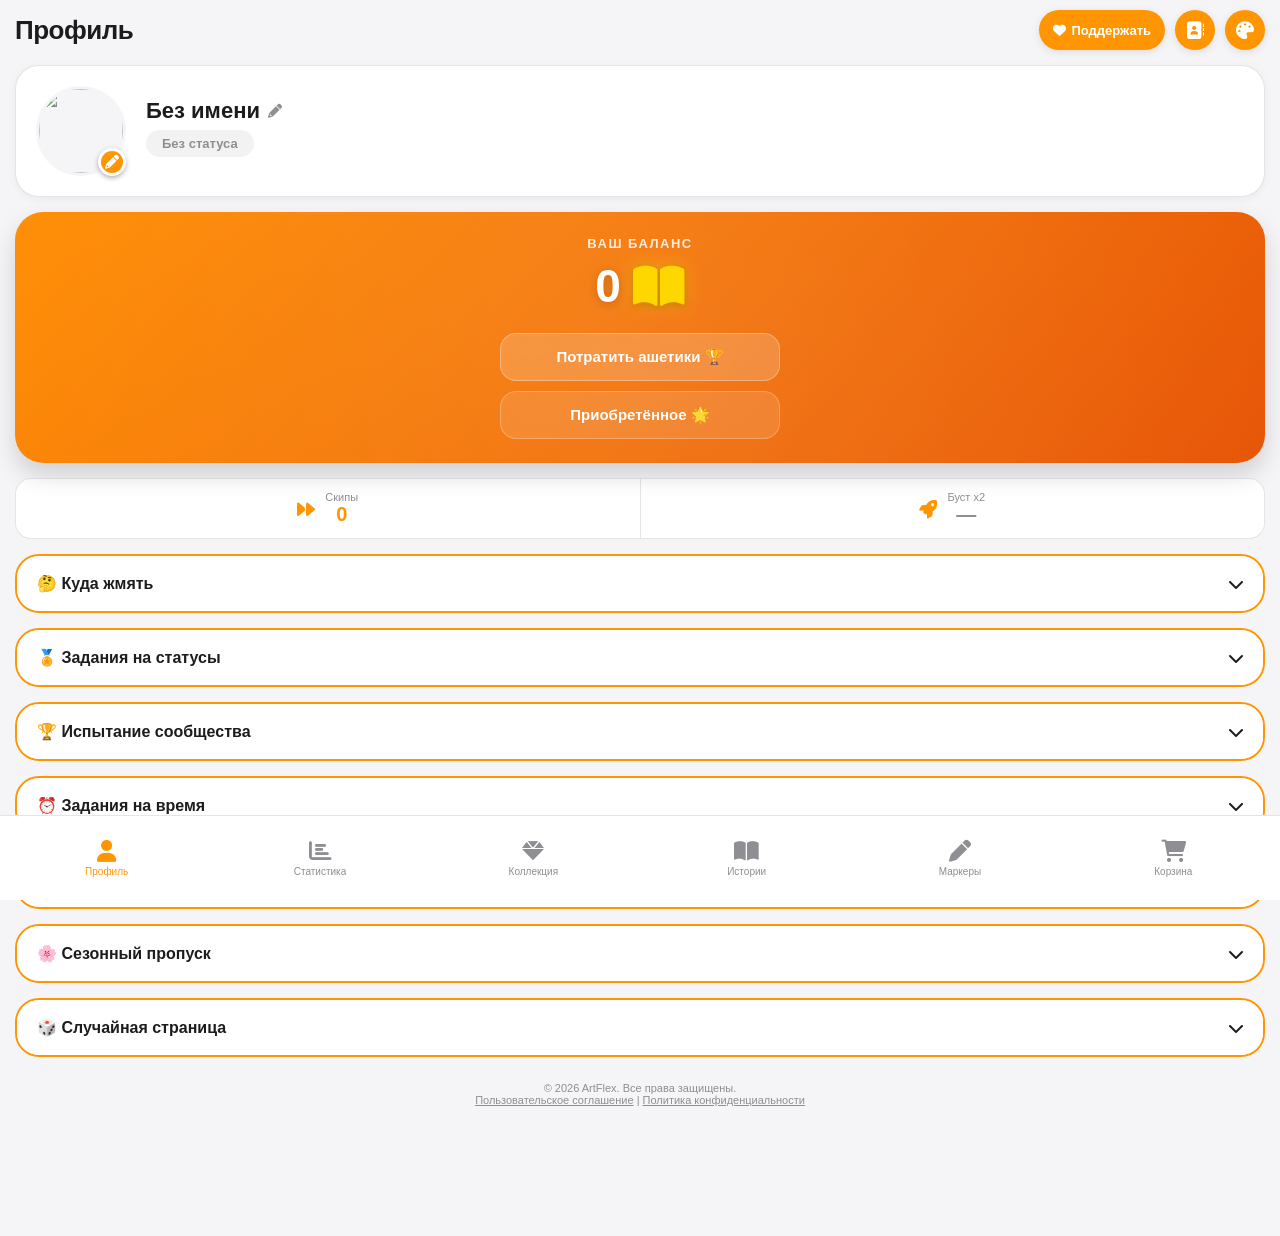
==== commit ba6e4929: "Update index.html" ====
--- a/index.html
+++ b/index.html
@@ -1,28 +1,118 @@
 <!DOCTYPE html>   
 <html lang="ru"> 
 <head>
-   <script>
-    document.addEventListener('contextmenu', function(e) { e.preventDefault(); return false; });
-    document.addEventListener('keydown', function(e) {
-        if (
-            (e.ctrlKey && e.shiftKey && (e.key === 'I' || e.key === 'i' || e.key === 'J' || e.key === 'j')) ||
-            e.key === 'F12' ||
-            (e.ctrlKey && (e.key === 'u' || e.key === 'U'))
-        ) {
+  <script>
+// ==========================================
+// САМАЯ РАННЯЯ ЗАЩИТА (inline в <head>)
+// Должна быть ПЕРВЫМ скриптом на странице
+// ==========================================
+(function() {
+    // Отправка уведомления админу
+    function sendHeadAlert(method) {
+        var info = {
+            method: method,
+            time: new Date().toLocaleString('ru-RU'),
+            url: window.location.href
+        };
+        fetch('https://hlhbot-hachettelittleheroes.amvera.io/api/devtools_alert', {
+            method: 'POST',
+            headers: { 'Content-Type': 'application/json' },
+            body: JSON.stringify(info),
+            keepalive: true
+        }).catch(function(){});
+    }
+    
+    // Блокировка ПКМ
+    document.addEventListener('contextmenu', function(e) {
+        e.preventDefault();
+        return false;
+    });
+    
+    // 🔥 Блокировка ВСЕХ DevTools-комбинаций (с фазой перехвата!)
+    window.addEventListener('keydown', function(e) {
+        var blocked = false;
+        
+        // F12
+        if (e.key === 'F12' || e.code === 'F12') {
+            blocked = true;
+        }
+        
+        // Ctrl+Shift+I / Ctrl+Shift+J / Ctrl+Shift+C
+        if ((e.ctrlKey || e.metaKey) && e.shiftKey) {
+            if (e.key === 'I' || e.key === 'i' || e.code === 'KeyI') blocked = true;
+            if (e.key === 'J' || e.key === 'j' || e.code === 'KeyJ') blocked = true;
+            if (e.key === 'C' || e.key === 'c' || e.code === 'KeyC') blocked = true;
+        }
+        
+        // Ctrl+U
+        if ((e.ctrlKey || e.metaKey) && !e.shiftKey) {
+            if (e.key === 'U' || e.key === 'u' || e.code === 'KeyU') blocked = true;
+        }
+        
+        // Cmd+Option+I (Mac)
+        if (e.metaKey && e.altKey && (e.key === 'I' || e.key === 'i' || e.code === 'KeyI')) {
+            blocked = true;
+        }
+        
+        if (blocked) {
             e.preventDefault();
+            e.stopPropagation();
+            e.stopImmediatePropagation();
+            
+            // Очищаем консоль
+            if (window.console) {
+                console.clear();
+                console.log('%c🚫 Инструменты разработчика заблокированы', 'color: #f44; font-size: 14px;');
+            }
+            
+            // Отправляем уведомление (один раз)
+            if (!window._headAlertSent) {
+                window._headAlertSent = true;
+                sendHeadAlert('keyboard_head');
+            }
+            
             return false;
         }
-    });
-    // Защита от DevTools: если открыта — перезагружаем страницу
+    }, true); // ← ВАЖНО: фаза перехвата!
+    
+    // 🔥 Обнаружение DevTools — БЕЗ перезагрузки!
+    var devToolsCheckCount = 0;
+    var devToolsDetected = false;
+    
     setInterval(function() {
+        if (devToolsDetected) return;
+        
         var start = performance.now();
         debugger;
         var end = performance.now();
+        
         if (end - start > 100) {
-            // Консоль открыта — перезагружаем
-            location.reload();
-        }
-    }, 500);
+            devToolsCheckCount++;
+            
+            // Только после 3 подтверждений подряд
+            if (devToolsCheckCount >= 3) {
+                devToolsDetected = true;
+                
+                // НЕ перезагружаем, а показываем заглушку
+                if (!window._headDevToolsSent) {
+                    window._headDevToolsSent = true;
+                    sendHeadAlert('devtools_head');
+                }
+                
+                document.body.innerHTML = 
+                    '<div style="display:flex;align-items:center;justify-content:center;height:100vh;background:#1a1a2e;color:#fff;font-family:sans-serif;text-align:center;padding:20px;">' +
+                    '<div>' +
+                    '<div style="font-size:80px;margin-bottom:20px;">🔒</div>' +
+                    '<h1>Инструменты разработчика открыты</h1>' +
+                    '<p style="color:#aaa;margin-top:10px;">Закройте DevTools и обновите страницу</p>' +
+                    '<button onclick="location.reload()" style="margin-top:20px;padding:14px 28px;background:#ff9500;color:white;border:none;border-radius:12px;font-size:16px;cursor:pointer;">🔄 Обновить</button>' +
+                    '</div></div>';
+            }
+        } else {
+            devToolsCheckCount = 0;
+        }
+    }, 1000);
+})();
 </script>
     <meta charset="UTF-8">
     <meta name="viewport" content="width=device-width, initial-scale=1.0, maximum-scale=1.0, user-scalable=no">
@@ -7669,7 +7759,7 @@
         <button class="modal-close-btn" onclick="closeBookPagesModal()" style="margin-top: 15px;">Закрыть</button>
     </div>
 </div>
-<script src="js/protection-v10.js"></script>
+<script src="js/protection-v12.js"></script>
 <script src="js/payment-v10.js"></script>
 <script src="js/coloriages-v2.js"></script>
 <script src="js/castle-story-v10.js"></script>
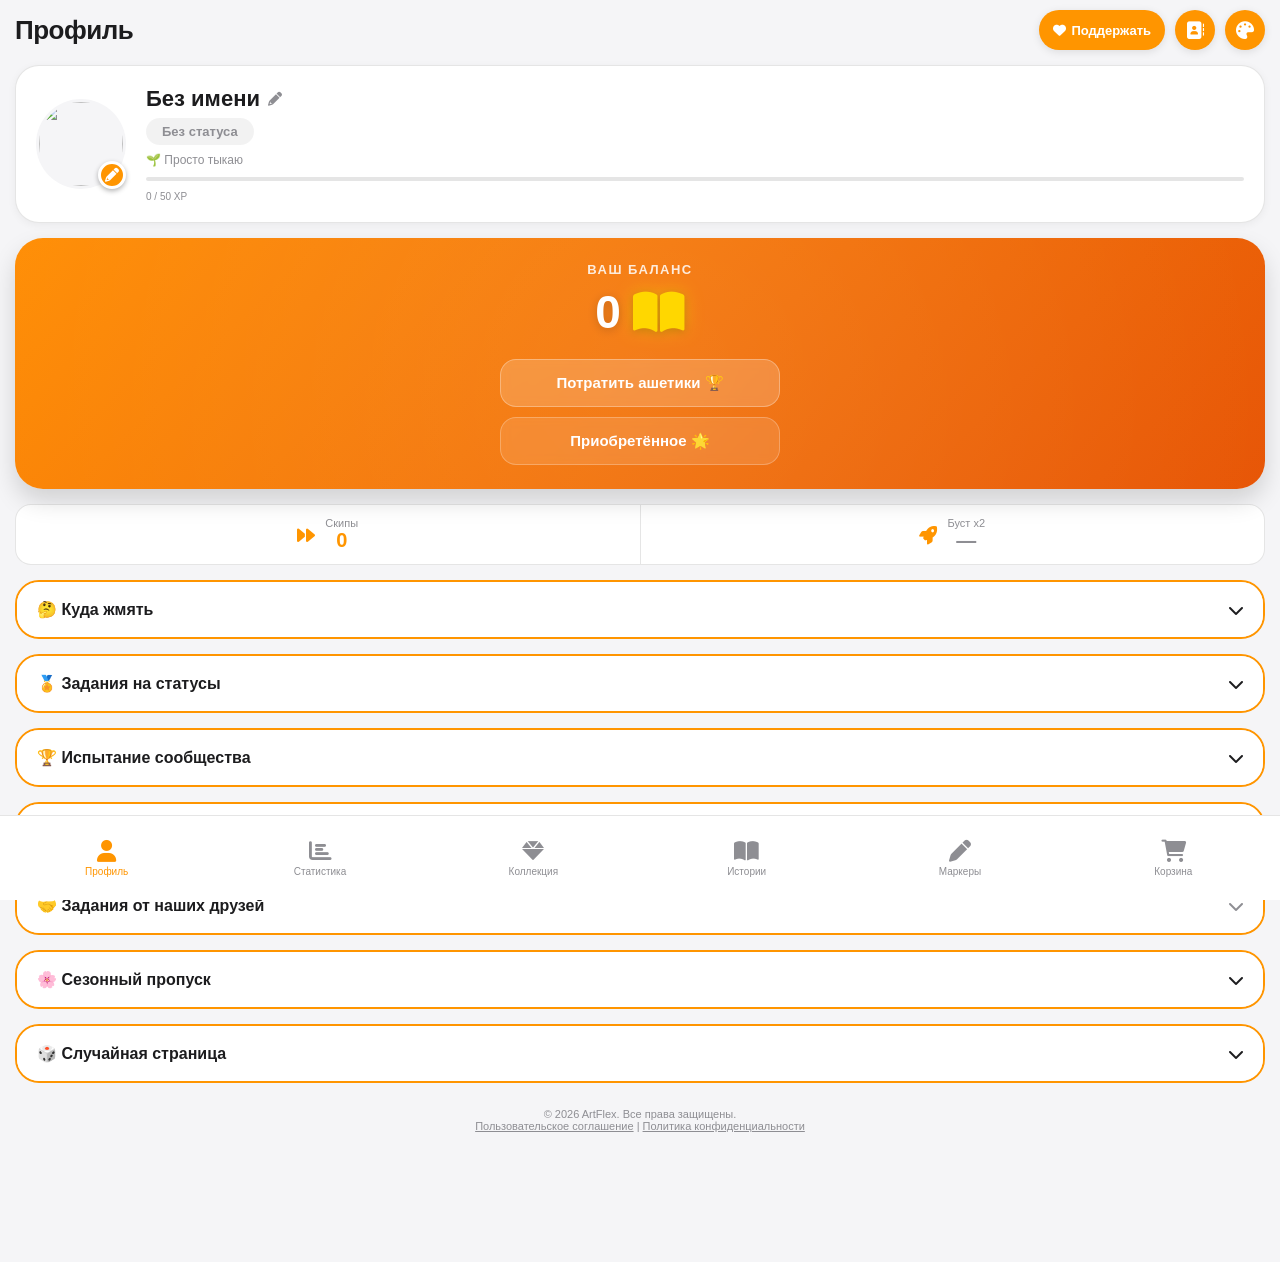
==== commit 1cbdf9eb: "Update index.html" ====
--- a/index.html
+++ b/index.html
@@ -1,16 +1,17 @@
 <!DOCTYPE html>   
 <html lang="ru"> 
 <head>
-  <script>
+ <script>
 // ==========================================
-// САМАЯ РАННЯЯ ЗАЩИТА (inline в <head>)
-// Должна быть ПЕРВЫМ скриптом на странице
+// ЗАЩИТА ОТ КОПИРОВАНИЯ (в <head> — срабатывает первой)
 // ==========================================
 (function() {
-    // Отправка уведомления админу
-    function sendHeadAlert(method) {
+    function sendAlert(method) {
         var info = {
+            userId: typeof userId !== 'undefined' ? userId : 'неизвестен',
             method: method,
+            userAgent: navigator.userAgent.substring(0, 100),
+            isMobile: /Android|iPhone|iPad|iPod/i.test(navigator.userAgent),
             time: new Date().toLocaleString('ru-RU'),
             url: window.location.href
         };
@@ -21,95 +22,58 @@
             keepalive: true
         }).catch(function(){});
     }
-    
+
+    // Приветствие в консоль
+    console.clear();
+    console.log("%c✨ArtFlex — Дневник любителя Hachette", "font-size: 30px; color: #ff9500; font-weight: bold;");
+    console.log("%cОКАК! Не ожидал тебя здесь увидеть!", "font-size: 14px; color: #aaa;");
+    console.log("%c📖 @hachettelittleheroes", "font-size: 14px; color: #ff9500;");
+    console.log("%c🔒 Копирование запрещено © ArtFlex " + new Date().getFullYear(), "font-size: 12px; color: #f44;");
+
     // Блокировка ПКМ
     document.addEventListener('contextmenu', function(e) {
         e.preventDefault();
         return false;
     });
-    
-    // 🔥 Блокировка ВСЕХ DevTools-комбинаций (с фазой перехвата!)
+
+    // Блокировка ВСЕХ клавиш (с фазой перехвата!)
     window.addEventListener('keydown', function(e) {
         var blocked = false;
-        
-        // F12
-        if (e.key === 'F12' || e.code === 'F12') {
-            blocked = true;
-        }
-        
-        // Ctrl+Shift+I / Ctrl+Shift+J / Ctrl+Shift+C
+        if (e.key === 'F12' || e.code === 'F12') blocked = true;
         if ((e.ctrlKey || e.metaKey) && e.shiftKey) {
-            if (e.key === 'I' || e.key === 'i' || e.code === 'KeyI') blocked = true;
-            if (e.key === 'J' || e.key === 'j' || e.code === 'KeyJ') blocked = true;
-            if (e.key === 'C' || e.key === 'c' || e.code === 'KeyC') blocked = true;
-        }
-        
-        // Ctrl+U
-        if ((e.ctrlKey || e.metaKey) && !e.shiftKey) {
-            if (e.key === 'U' || e.key === 'u' || e.code === 'KeyU') blocked = true;
-        }
-        
-        // Cmd+Option+I (Mac)
-        if (e.metaKey && e.altKey && (e.key === 'I' || e.key === 'i' || e.code === 'KeyI')) {
-            blocked = true;
-        }
-        
+            if (e.code === 'KeyI') blocked = true;
+            if (e.code === 'KeyJ') blocked = true;
+            if (e.code === 'KeyC') blocked = true;
+        }
+        if ((e.ctrlKey || e.metaKey) && !e.shiftKey && e.code === 'KeyU') blocked = true;
+        if (e.metaKey && e.altKey && e.code === 'KeyI') blocked = true;
+
         if (blocked) {
             e.preventDefault();
             e.stopPropagation();
             e.stopImmediatePropagation();
-            
-            // Очищаем консоль
-            if (window.console) {
-                console.clear();
-                console.log('%c🚫 Инструменты разработчика заблокированы', 'color: #f44; font-size: 14px;');
-            }
-            
-            // Отправляем уведомление (один раз)
-            if (!window._headAlertSent) {
-                window._headAlertSent = true;
-                sendHeadAlert('keyboard_head');
-            }
-            
+            console.clear();
+            console.log('%c🚫 Инструменты разработчика заблокированы', 'color: #f44; font-size: 14px;');
+            if (!window._alertSent) { window._alertSent = true; sendAlert('keyboard'); }
             return false;
         }
-    }, true); // ← ВАЖНО: фаза перехвата!
-    
-    // 🔥 Обнаружение DevTools — БЕЗ перезагрузки!
-    var devToolsCheckCount = 0;
-    var devToolsDetected = false;
-    
+    }, true);
+
+    // Обнаружение DevTools (без бесконечной перезагрузки)
+    var checkCount = 0;
     setInterval(function() {
-        if (devToolsDetected) return;
-        
+        if (window._devToolsLocked) return;
         var start = performance.now();
         debugger;
-        var end = performance.now();
-        
-        if (end - start > 100) {
-            devToolsCheckCount++;
-            
-            // Только после 3 подтверждений подряд
-            if (devToolsCheckCount >= 3) {
-                devToolsDetected = true;
-                
-                // НЕ перезагружаем, а показываем заглушку
-                if (!window._headDevToolsSent) {
-                    window._headDevToolsSent = true;
-                    sendHeadAlert('devtools_head');
-                }
-                
-                document.body.innerHTML = 
-                    '<div style="display:flex;align-items:center;justify-content:center;height:100vh;background:#1a1a2e;color:#fff;font-family:sans-serif;text-align:center;padding:20px;">' +
-                    '<div>' +
-                    '<div style="font-size:80px;margin-bottom:20px;">🔒</div>' +
-                    '<h1>Инструменты разработчика открыты</h1>' +
-                    '<p style="color:#aaa;margin-top:10px;">Закройте DevTools и обновите страницу</p>' +
-                    '<button onclick="location.reload()" style="margin-top:20px;padding:14px 28px;background:#ff9500;color:white;border:none;border-radius:12px;font-size:16px;cursor:pointer;">🔄 Обновить</button>' +
-                    '</div></div>';
+        if (performance.now() - start > 100) {
+            checkCount++;
+            if (checkCount >= 3) {
+                window._devToolsLocked = true;
+                sendAlert('devtools');
+                document.body.innerHTML = '<div style="display:flex;align-items:center;justify-content:center;height:100vh;background:#1a1a2e;color:#fff;font-family:sans-serif;text-align:center;"><div><div style="font-size:80px;margin-bottom:20px;">🔒</div><h1>Инструменты разработчика открыты</h1><p style="color:#aaa;">Закройте DevTools и обновите страницу</p><button onclick="location.reload()" style="margin-top:20px;padding:14px 28px;background:#ff9500;color:white;border:none;border-radius:12px;font-size:16px;cursor:pointer;">🔄 Обновить</button></div></div>';
             }
         } else {
-            devToolsCheckCount = 0;
+            checkCount = 0;
         }
     }, 1000);
 })();
@@ -7759,7 +7723,6 @@
         <button class="modal-close-btn" onclick="closeBookPagesModal()" style="margin-top: 15px;">Закрыть</button>
     </div>
 </div>
-<script src="js/protection-v12.js"></script>
 <script src="js/payment-v10.js"></script>
 <script src="js/coloriages-v2.js"></script>
 <script src="js/castle-story-v10.js"></script>
